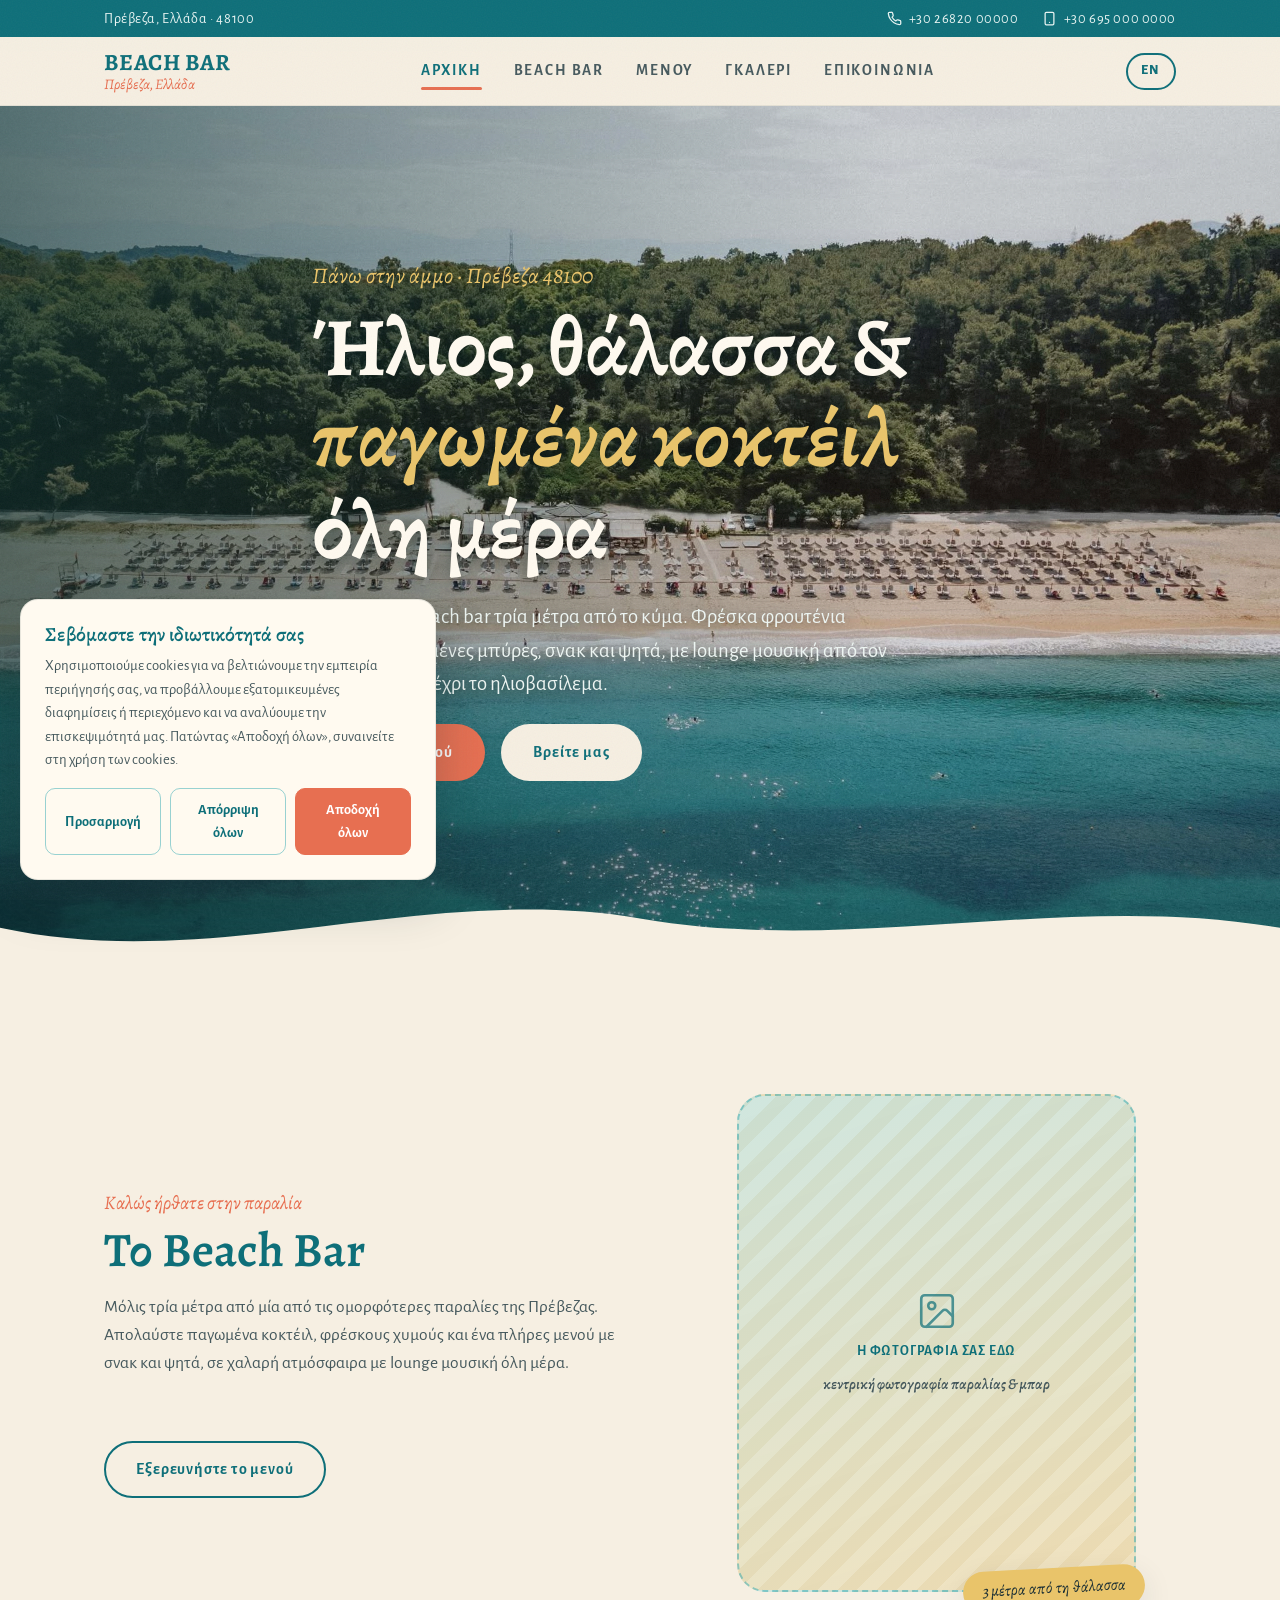
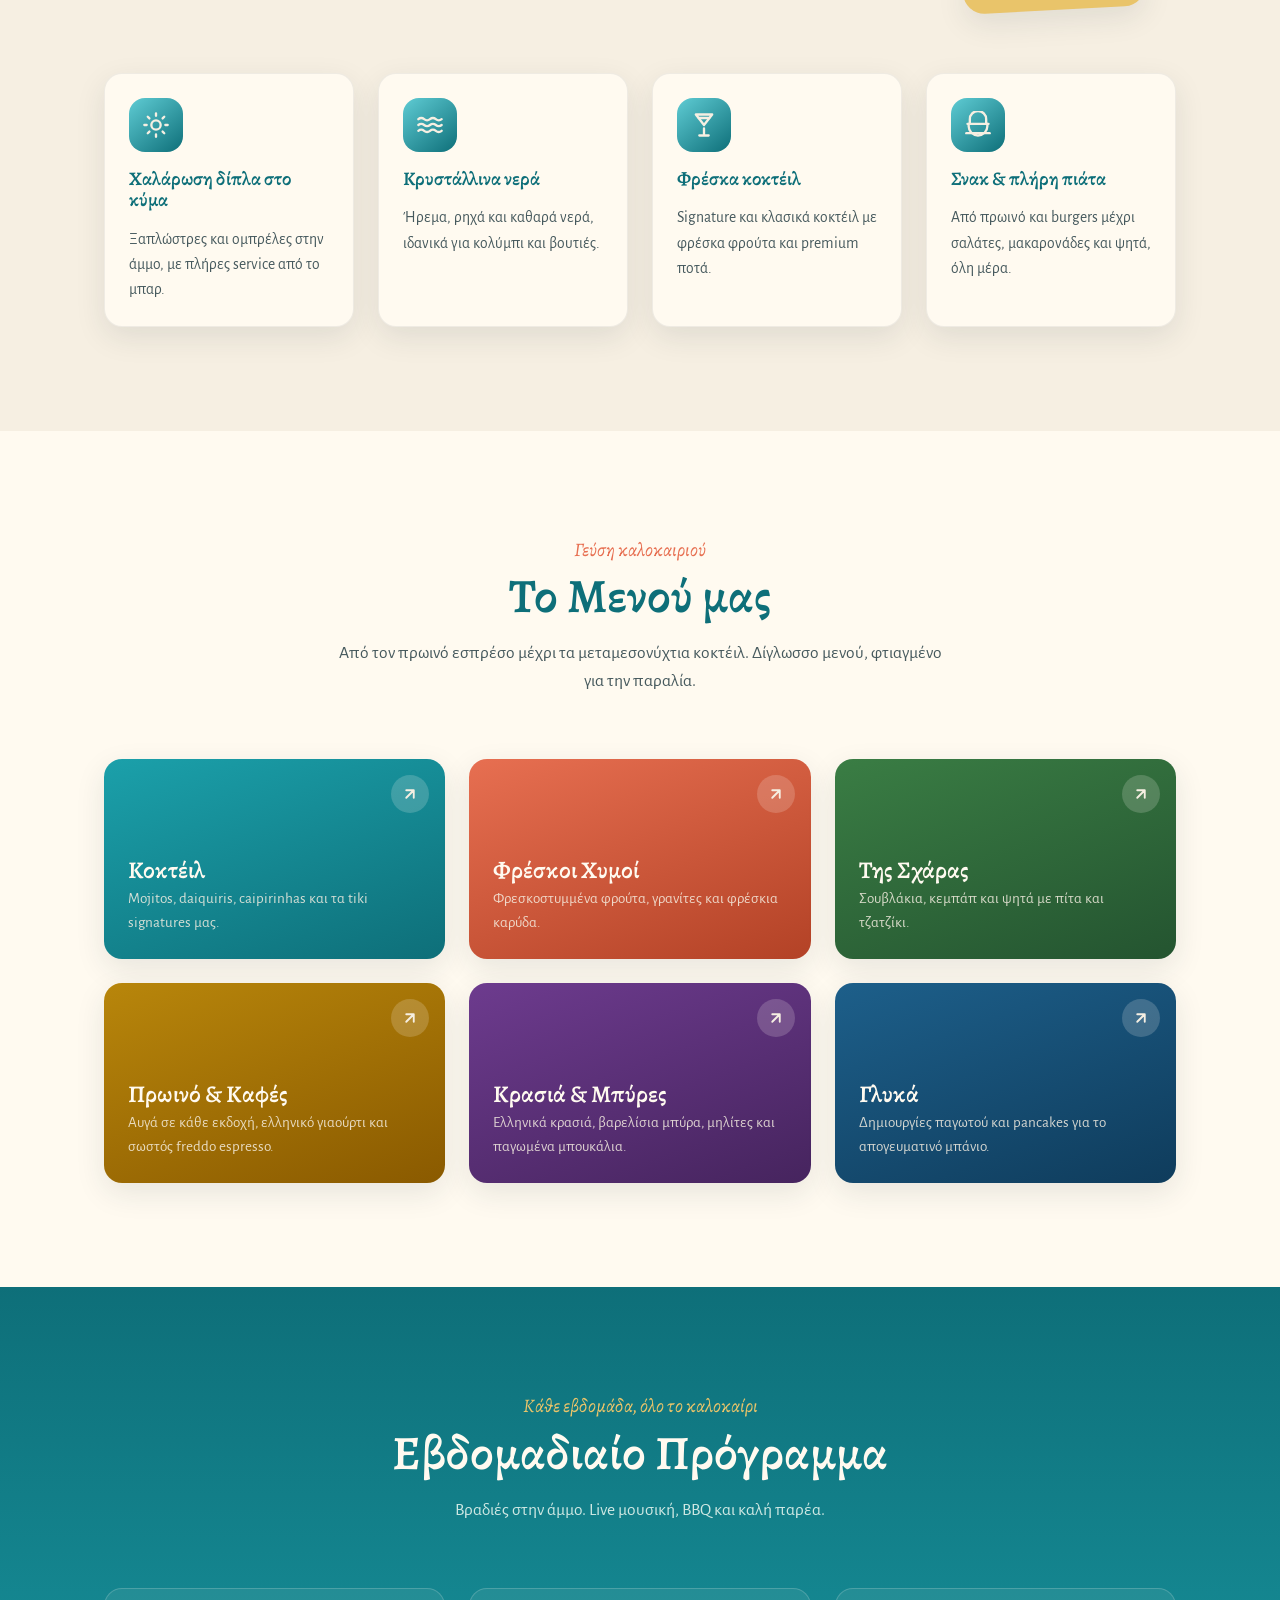
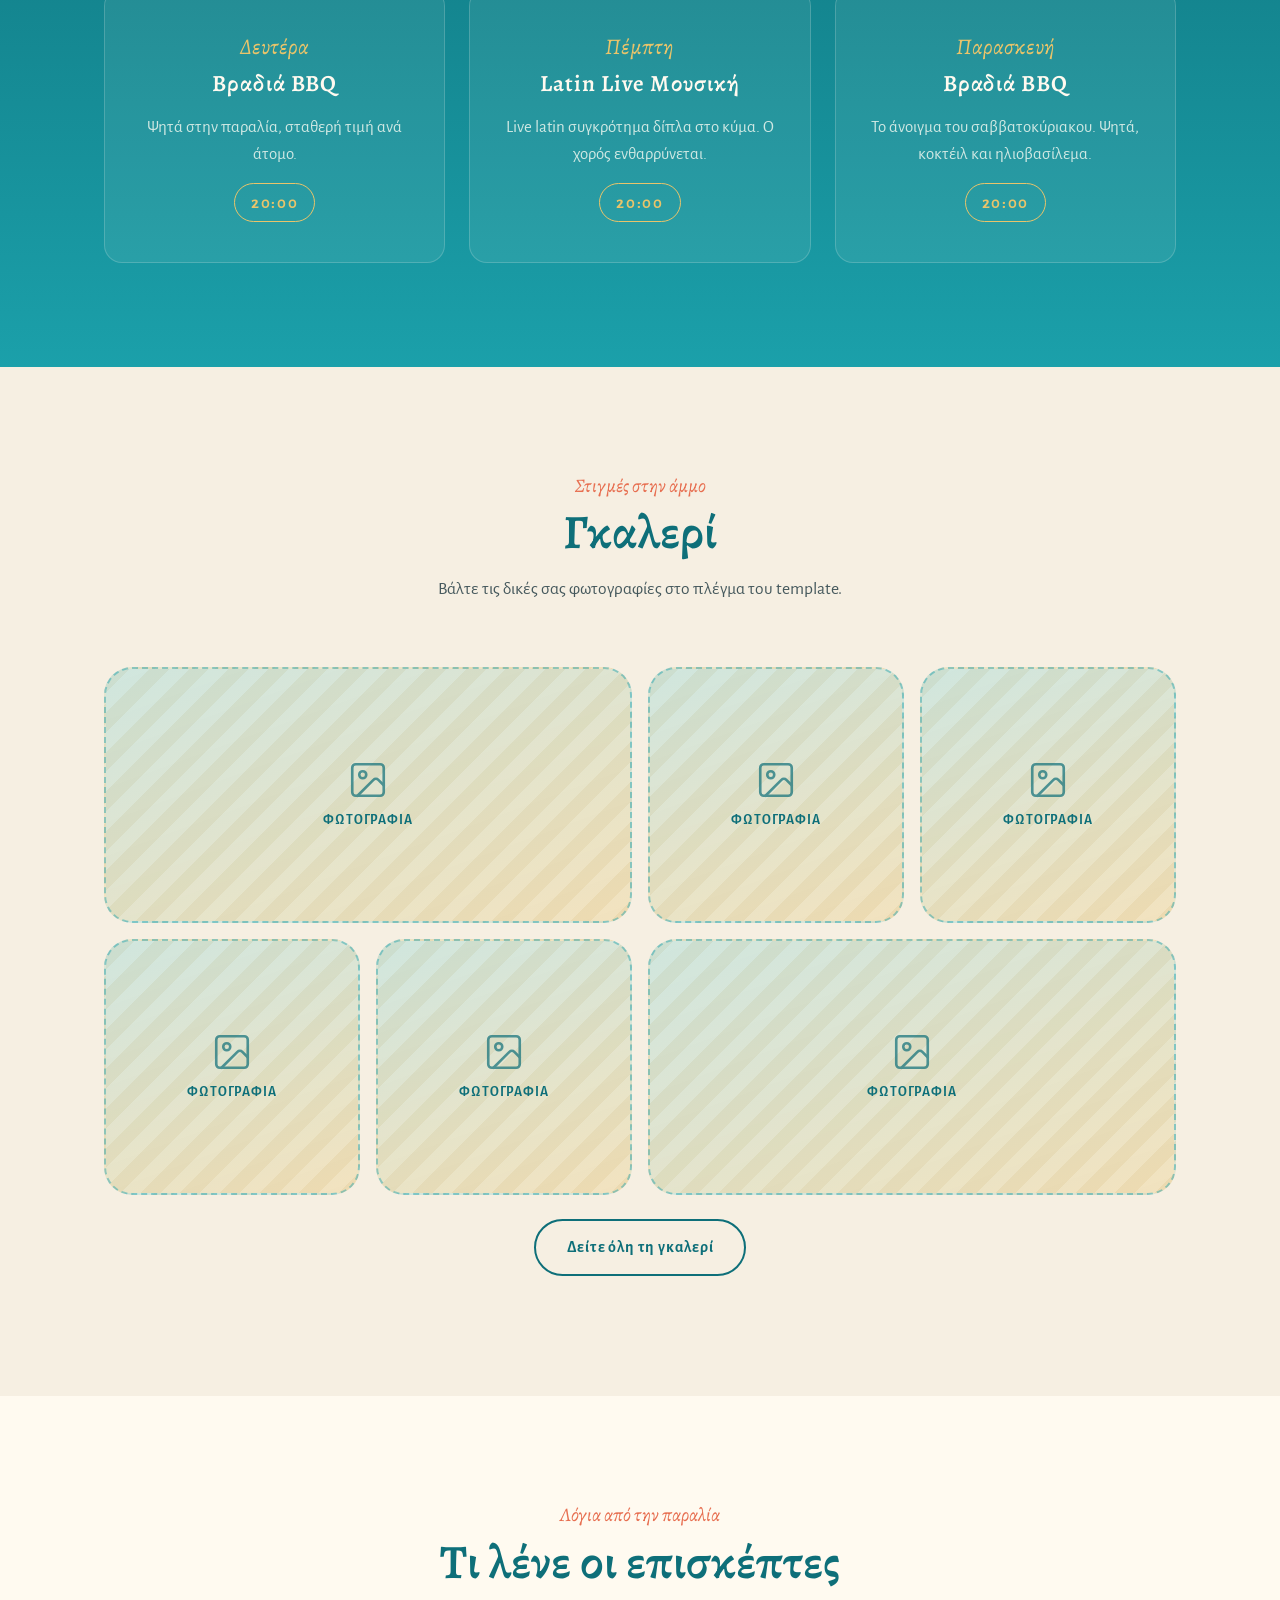
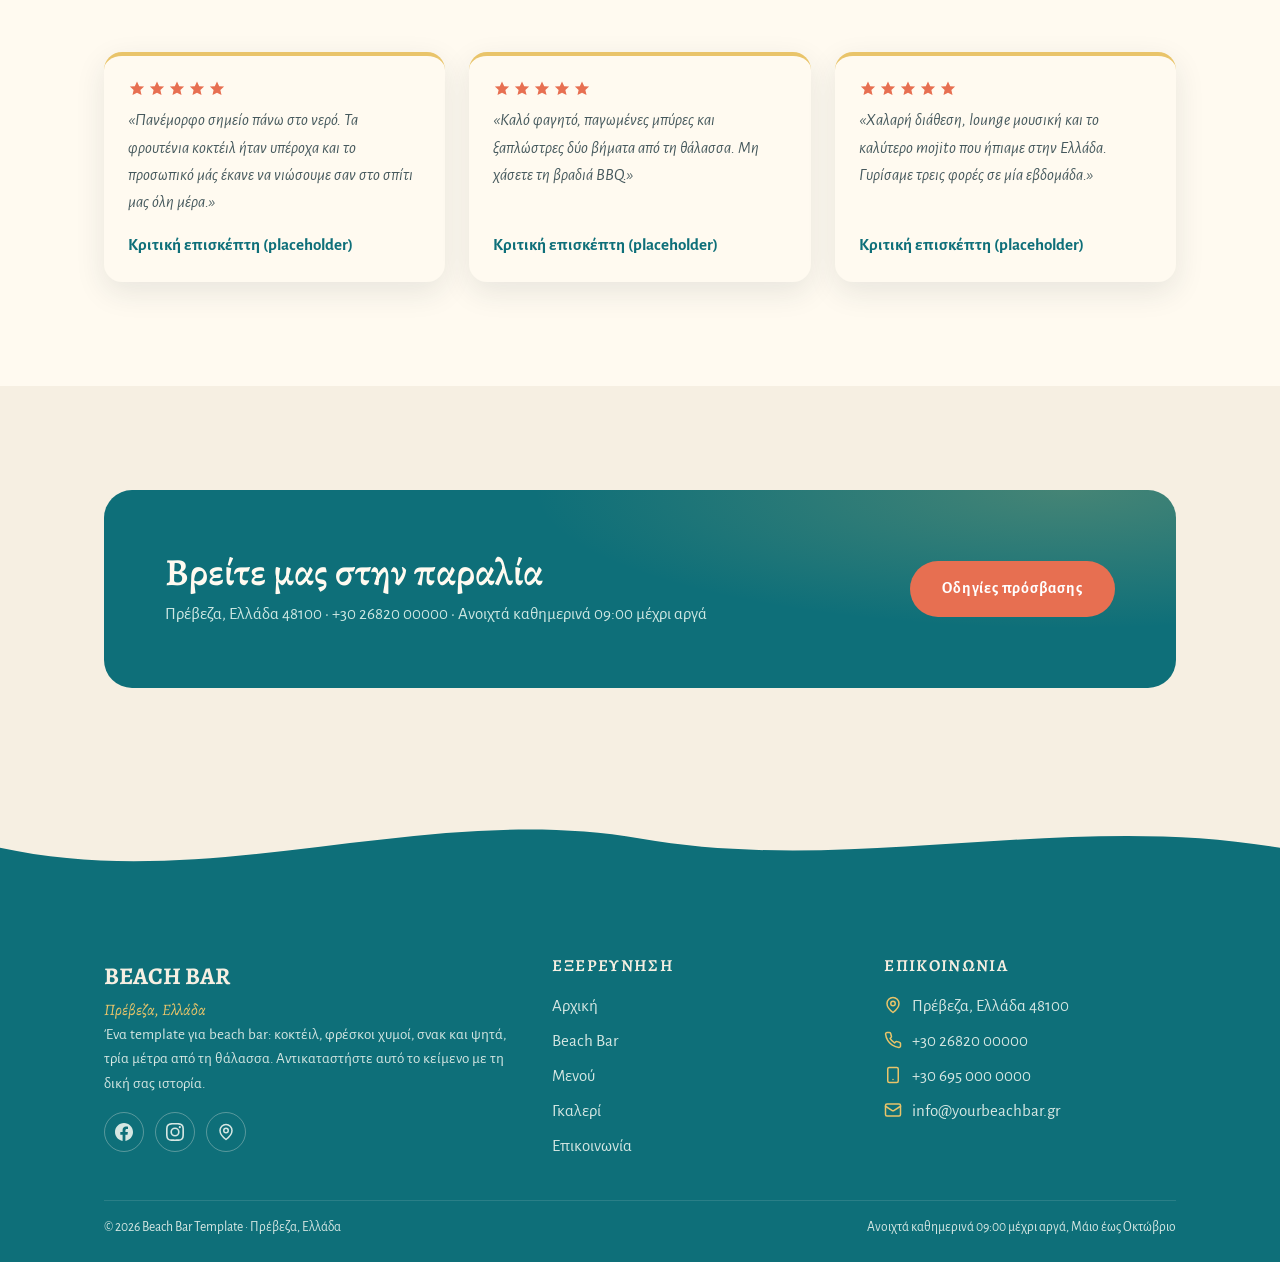
==== index.html @ 356eebd3 "Revert "Switch palette to muted Steel Sea" This reverts commit f59b6970117efacfb5a246e5c7c0abbd6bf51" ====
<!DOCTYPE html>
<html lang="el">
<head>
  <meta charset="UTF-8">
  <meta name="viewport" content="width=device-width, initial-scale=1">
  <title>Beach Bar Πρέβεζα | Κοκτέιλ &amp; Φαγητό δίπλα στη θάλασσα</title>
  <meta name="description" content="Beach bar στην Πρέβεζα, 48100. Κοκτέιλ, φρέσκοι χυμοί, πρωινό, σνακ και ψητά, τρία μέτρα από τη θάλασσα. Ανοιχτά καθημερινά 09:00 μέχρι αργά.">
  <meta name="robots" content="index, follow">
  <meta name="theme-color" content="#0e6f79">
  <!-- SEO: replace yourbeachbar.gr with your real domain everywhere -->
  <link rel="canonical" href="https://www.yourbeachbar.gr/">
  <link rel="alternate" hreflang="el" href="https://www.yourbeachbar.gr/">
  <link rel="alternate" hreflang="en" href="https://www.yourbeachbar.gr/en/">
  <link rel="alternate" hreflang="x-default" href="https://www.yourbeachbar.gr/">
  <meta property="og:type" content="website">
  <meta property="og:site_name" content="Beach Bar Πρέβεζα">
  <meta property="og:title" content="Beach Bar Πρέβεζα | Κοκτέιλ &amp; Φαγητό δίπλα στη θάλασσα">
  <meta property="og:description" content="Κοκτέιλ, φρέσκοι χυμοί, σνακ και ψητά πάνω στην παραλία της Πρέβεζας. Ανοιχτά καθημερινά 09:00 μέχρι αργά.">
  <meta property="og:url" content="https://www.yourbeachbar.gr/">
  <meta property="og:image" content="https://www.yourbeachbar.gr/og-image.jpg">
  <meta property="og:locale" content="el_GR">
  <meta property="og:locale:alternate" content="en_US">
  <meta name="twitter:card" content="summary_large_image">
  <meta name="twitter:title" content="Beach Bar Πρέβεζα | Κοκτέιλ &amp; Φαγητό δίπλα στη θάλασσα">
  <meta name="twitter:description" content="Κοκτέιλ, φρέσκοι χυμοί, σνακ και ψητά πάνω στην παραλία της Πρέβεζας.">
  <meta name="twitter:image" content="https://www.yourbeachbar.gr/og-image.jpg">
  <link rel="icon" href="data:image/svg+xml,%3Csvg xmlns='http://www.w3.org/2000/svg' viewBox='0 0 100 100'%3E%3Crect width='100' height='100' rx='20' fill='%23f6efe2'/%3E%3Ccircle cx='50' cy='42' r='20' fill='%23e9c46a'/%3E%3Cpath d='M0 76 Q25 60 50 76 T100 76 V100 H0 Z' fill='%231ba0aa'/%3E%3C/svg%3E">
  <script type="application/ld+json">
  {
    "@context": "https://schema.org",
    "@type": "BarOrPub",
    "name": "Beach Bar Πρέβεζα",
    "description": "Beach bar με κοκτέιλ, φρέσκους χυμούς, σνακ και ψητά, πάνω στην άμμο της Πρέβεζας.",
    "url": "https://www.yourbeachbar.gr/",
    "inLanguage": "el",
    "telephone": "+302682000000",
    "email": "info@yourbeachbar.gr",
    "address": {
      "@type": "PostalAddress",
      "addressLocality": "Πρέβεζα",
      "postalCode": "48100",
      "addressCountry": "GR"
    },
    "geo": {
      "@type": "GeoCoordinates",
      "latitude": 38.9560,
      "longitude": 20.7508
    },
    "openingHoursSpecification": {
      "@type": "OpeningHoursSpecification",
      "dayOfWeek": ["Monday","Tuesday","Wednesday","Thursday","Friday","Saturday","Sunday"],
      "opens": "09:00",
      "closes": "23:59"
    },
    "servesCuisine": ["Ελληνική", "Σνακ", "Κοκτέιλ"],
    "priceRange": "€€",
    "hasMenu": "https://www.yourbeachbar.gr/menu.html",
    "image": "https://www.yourbeachbar.gr/og-image.jpg"
  }
  </script>
  <link rel="preconnect" href="https://fonts.googleapis.com">
  <link rel="preconnect" href="https://fonts.gstatic.com" crossorigin>
  <link href="https://fonts.googleapis.com/css2?family=Alegreya:ital,wght@0,500;0,600;0,700;1,500;1,600&family=Alegreya+Sans:wght@400;500;700;800&display=swap" rel="stylesheet">
  <link rel="stylesheet" href="styles.css">
</head>
<body>

  <!-- top bar -->
  <div class="topbar">
    <div class="container">
      <span class="topbar-loc">Πρέβεζα, Ελλάδα &middot; 48100</span>
      <div class="topbar-phones">
        <a href="tel:+302682000000">
          <svg viewBox="0 0 24 24" fill="none" stroke="currentColor" stroke-width="2" stroke-linecap="round" stroke-linejoin="round" aria-hidden="true"><path d="M22 16.92v3a2 2 0 0 1-2.18 2 19.79 19.79 0 0 1-8.63-3.07 19.5 19.5 0 0 1-6-6 19.79 19.79 0 0 1-3.07-8.67A2 2 0 0 1 4.11 2h3a2 2 0 0 1 2 1.72c.127.96.361 1.903.7 2.81a2 2 0 0 1-.45 2.11L8.09 9.91a16 16 0 0 0 6 6l1.27-1.27a2 2 0 0 1 2.11-.45c.907.339 1.85.573 2.81.7A2 2 0 0 1 22 16.92z"/></svg>
          +30 26820 00000
        </a>
        <a href="tel:+306950000000">
          <svg viewBox="0 0 24 24" fill="none" stroke="currentColor" stroke-width="2" stroke-linecap="round" stroke-linejoin="round" aria-hidden="true"><rect x="5" y="2" width="14" height="20" rx="2"/><path d="M12 18h.01"/></svg>
          +30 695 000 0000
        </a>
      </div>
    </div>
  </div>

  <!-- header -->
  <header class="site-header">
    <div class="container">
      <a class="wordmark" href="index.html">
        <strong>BEACH BAR</strong>
        <span>Πρέβεζα, Ελλάδα</span>
      </a>
      <nav class="main-nav" id="main-nav" aria-label="Κύρια πλοήγηση">
        <a href="index.html" aria-current="page">ΑΡΧΙΚΗ</a>
        <a href="index.html#beach-bar">BEACH BAR</a>
        <a href="menu.html">ΜΕΝΟΥ</a>
        <a href="gallery.html">ΓΚΑΛΕΡΙ</a>
        <a href="contact.html">ΕΠΙΚΟΙΝΩΝΙΑ</a>
      </nav>
      <div class="header-tools">
        <a class="lang-switch" href="en/index.html" lang="en" hreflang="en" aria-label="English">EN</a>
        <button class="nav-toggle" aria-expanded="false" aria-controls="main-nav" aria-label="Εναλλαγή πλοήγησης">
          <svg viewBox="0 0 24 24" fill="none" stroke="currentColor" stroke-width="2.5" stroke-linecap="round" aria-hidden="true"><line x1="4" y1="7" x2="20" y2="7"/><line x1="4" y1="12" x2="20" y2="12"/><line x1="4" y1="17" x2="20" y2="17"/></svg>
        </button>
      </div>
    </div>
  </header>

  <main>
    <!-- hero -->
    <section class="hero">
      <div class="hero-aerial" aria-hidden="true">
        <svg viewBox="0 0 1440 800" preserveAspectRatio="xMidYMid slice" xmlns="http://www.w3.org/2000/svg" aria-hidden="true">
          <defs>
            <g id="umb">
              <ellipse cx="9" cy="11" rx="31" ry="13" fill="#1f3236" opacity="0.16"/>
              <circle r="28" fill="#e76f51"/>
              <g fill="#fffaf0">
                <path d="M0 0 L28 0 A28 28 0 0 1 19.8 19.8 Z"/>
                <path d="M0 0 L28 0 A28 28 0 0 1 19.8 19.8 Z" transform="rotate(90)"/>
                <path d="M0 0 L28 0 A28 28 0 0 1 19.8 19.8 Z" transform="rotate(180)"/>
                <path d="M0 0 L28 0 A28 28 0 0 1 19.8 19.8 Z" transform="rotate(270)"/>
              </g>
              <circle r="3.5" fill="#1f3236"/>
            </g>
            <g id="umb2">
              <ellipse cx="9" cy="11" rx="31" ry="13" fill="#1f3236" opacity="0.16"/>
              <circle r="28" fill="#e9c46a"/>
              <g fill="#fffaf0">
                <path d="M0 0 L28 0 A28 28 0 0 1 19.8 19.8 Z"/>
                <path d="M0 0 L28 0 A28 28 0 0 1 19.8 19.8 Z" transform="rotate(90)"/>
                <path d="M0 0 L28 0 A28 28 0 0 1 19.8 19.8 Z" transform="rotate(180)"/>
                <path d="M0 0 L28 0 A28 28 0 0 1 19.8 19.8 Z" transform="rotate(270)"/>
              </g>
              <circle r="3.5" fill="#1f3236"/>
            </g>
            <g id="bed">
              <rect x="-9" y="-22" width="18" height="44" rx="5" fill="#fffaf0" stroke="#d9c9a8" stroke-width="1.5"/>
              <rect x="-7" y="-20" width="14" height="10" rx="3" fill="#e76f51" opacity="0.85"/>
            </g>
            <g id="palm">
              <ellipse cx="7" cy="9" rx="27" ry="12" fill="#1f3236" opacity="0.14"/>
              <g fill="#3a7d44">
                <ellipse cy="-15" rx="6.5" ry="17"/>
                <ellipse cy="-15" rx="6.5" ry="17" transform="rotate(45)"/>
                <ellipse cy="-15" rx="6.5" ry="17" transform="rotate(90)"/>
                <ellipse cy="-15" rx="6.5" ry="17" transform="rotate(135)"/>
                <ellipse cy="-15" rx="6.5" ry="17" transform="rotate(180)"/>
                <ellipse cy="-15" rx="6.5" ry="17" transform="rotate(225)"/>
                <ellipse cy="-15" rx="6.5" ry="17" transform="rotate(270)"/>
                <ellipse cy="-15" rx="6.5" ry="17" transform="rotate(315)"/>
              </g>
              <circle r="4" fill="#6b4f3a"/>
            </g>
          </defs>

          <rect width="1440" height="800" fill="#1ba0aa"/>
          <path d="M0 0 H1440 V140 C1200 185 960 130 720 168 C480 205 240 140 0 190 Z" fill="#0e6f79"/>
          <path d="M0 380 C240 345 480 405 720 372 C960 340 1200 392 1440 350 L1440 800 L0 800 Z" fill="#5fccd4"/>
          <path d="M0 500 C240 468 480 522 720 492 C960 462 1200 508 1440 470 L1440 800 L0 800 Z" fill="#6fd4dc"/>
          <path d="M0 590 C240 560 480 608 720 580 C960 552 1200 592 1440 556 L1440 800 L0 800 Z" fill="#b0e9ec"/>
          <path d="M0 650 C240 622 480 664 720 638 C960 612 1200 648 1440 614 L1440 800 L0 800 Z" fill="#e8d9ba"/>
          <path d="M0 692 C240 666 480 702 720 678 C960 654 1200 686 1440 654 L1440 800 L0 800 Z" fill="#f2e8d3"/>

          <path d="M0 644 C240 616 480 658 720 632 C960 606 1200 642 1440 608" fill="none" stroke="#fffaf0" stroke-width="4" opacity="0.7"/>
          <path d="M0 622 C240 594 480 636 720 610 C960 584 1200 620 1440 586" fill="none" stroke="#fffaf0" stroke-width="2.5" opacity="0.4"/>

          <g transform="translate(250,150) rotate(18)">
            <path d="M0 60 L-26 150 M0 60 L26 150" stroke="#fffaf0" stroke-width="3" opacity="0.3" fill="none"/>
            <rect x="-11" y="-30" width="22" height="60" rx="10" fill="#fffaf0"/>
            <rect x="-7" y="-14" width="14" height="22" rx="6" fill="#e76f51" opacity="0.9"/>
          </g>

          <g stroke="#fffaf0" fill="none" opacity="0.4">
            <circle cx="560" cy="448" r="11"/><circle cx="560" cy="448" r="19"/>
            <circle cx="700" cy="520" r="11"/><circle cx="700" cy="520" r="19"/>
            <circle cx="420" cy="545" r="11"/><circle cx="420" cy="545" r="19"/>
          </g>
          <circle cx="560" cy="448" r="4.5" fill="#fffaf0"/>
          <circle cx="700" cy="520" r="4.5" fill="#fffaf0"/>
          <circle cx="420" cy="545" r="4.5" fill="#fffaf0"/>

          <use href="#bed" transform="translate(806,690) rotate(8)"/>
          <use href="#bed" transform="translate(880,700) rotate(8)"/>
          <use href="#umb" transform="translate(843,672)"/>
          <use href="#bed" transform="translate(1006,640) rotate(-6)"/>
          <use href="#bed" transform="translate(1078,648) rotate(-6)"/>
          <use href="#umb2" transform="translate(1042,622)"/>
          <use href="#bed" transform="translate(1216,690) rotate(10)"/>
          <use href="#bed" transform="translate(1290,698) rotate(10)"/>
          <use href="#umb" transform="translate(1253,672)"/>
          <use href="#umb2" transform="translate(1382,620) scale(0.9)"/>
          <use href="#umb" transform="translate(660,742) scale(0.9)"/>

          <g transform="translate(1130,760)">
            <ellipse cx="12" cy="10" rx="62" ry="20" fill="#1f3236" opacity="0.15"/>
            <circle r="52" fill="#8a6d4a"/>
            <circle r="52" fill="none" stroke="#6b4f3a" stroke-width="3"/>
            <circle r="36" fill="none" stroke="#6b4f3a" stroke-width="2.5"/>
            <circle r="20" fill="none" stroke="#6b4f3a" stroke-width="2"/>
            <path d="M0 -52 V52 M-52 0 H52 M-37 -37 L37 37 M-37 37 L37 -37" stroke="#6b4f3a" stroke-width="2"/>
            <circle r="6" fill="#5a4030"/>
          </g>
          <use href="#palm" transform="translate(1020,776)"/>
          <use href="#palm" transform="translate(1248,772) scale(1.15)"/>
          <use href="#palm" transform="translate(580,778) scale(0.9)"/>
        </svg>
      </div>
      <div class="hero-photo" aria-hidden="true"></div>
      <div class="hero-scrim" aria-hidden="true"></div>
      <div class="container hero-inner">
        <span class="hero-kicker">Πάνω στην άμμο &middot; Πρέβεζα 48100</span>
        <h1>Ήλιος, θάλασσα &amp; <em>παγωμένα κοκτέιλ</em> όλη μέρα</h1>
        <p>Ένα χαλαρό beach bar τρία μέτρα από το κύμα. Φρέσκα φρουτένια κοκτέιλ, παγωμένες μπύρες, σνακ και ψητά, με lounge μουσική από τον πρωινό καφέ μέχρι το ηλιοβασίλεμα.</p>
        <div class="hero-ctas">
          <a class="btn btn-coral" href="menu.html">Δείτε το Μενού</a>
          <a class="btn btn-light" href="contact.html">Βρείτε μας</a>
        </div>
      </div>
      <svg class="wave wave-bottom" viewBox="0 0 1440 110" preserveAspectRatio="none" aria-hidden="true">
        <path d="M0,60 C240,110 480,10 720,50 C960,90 1200,20 1440,60 L1440,110 L0,110 Z" fill="#f6efe2"/>
      </svg>
    </section>

    <!-- beach bar / about -->
    <section class="section" id="beach-bar">
      <div class="container">
        <div class="split">
          <div class="reveal">
            <div class="section-head">
              <span class="kicker">Καλώς ήρθατε στην παραλία</span>
              <h2>Το Beach Bar</h2>
              <p>Μόλις τρία μέτρα από μία από τις ομορφότερες παραλίες της Πρέβεζας. Απολαύστε παγωμένα κοκτέιλ, φρέσκους χυμούς και ένα πλήρες μενού με σνακ και ψητά, σε χαλαρή ατμόσφαιρα με lounge μουσική όλη μέρα.</p>
            </div>
            <a class="btn btn-outline" href="menu.html">Εξερευνήστε το μενού</a>
          </div>
          <figure class="split-figure reveal" data-caption="3 μέτρα από τη θάλασσα">
            <div class="photo-ph">
              <svg viewBox="0 0 24 24" fill="none" stroke="currentColor" stroke-width="1.5" stroke-linecap="round" stroke-linejoin="round" aria-hidden="true"><rect x="3" y="3" width="18" height="18" rx="2"/><circle cx="9" cy="9" r="2"/><path d="m21 15-3.086-3.086a2 2 0 0 0-2.828 0L6 21"/></svg>
              Η ΦΩΤΟΓΡΑΦΙΑ ΣΑΣ ΕΔΩ
              <small>κεντρική φωτογραφία παραλίας &amp; μπαρ</small>
            </div>
          </figure>
        </div>

        <!-- why us -->
        <div class="features">
          <article class="feature reveal">
            <div class="feature-icon">
              <svg viewBox="0 0 24 24" fill="none" stroke="currentColor" stroke-width="2" stroke-linecap="round" stroke-linejoin="round" aria-hidden="true"><circle cx="12" cy="12" r="4"/><path d="M12 2v2M12 20v2M4.93 4.93l1.41 1.41M17.66 17.66l1.41 1.41M2 12h2M20 12h2M6.34 17.66l-1.41 1.41M19.07 4.93l-1.41 1.41"/></svg>
            </div>
            <h3>Χαλάρωση δίπλα στο κύμα</h3>
            <p>Ξαπλώστρες και ομπρέλες στην άμμο, με πλήρες service από το μπαρ.</p>
          </article>
          <article class="feature reveal">
            <div class="feature-icon">
              <svg viewBox="0 0 24 24" fill="none" stroke="currentColor" stroke-width="2" stroke-linecap="round" stroke-linejoin="round" aria-hidden="true"><path d="M2 12c.6-.5 1.2-1 2.5-1s1.9.5 2.5 1 1.2 1 2.5 1 1.9-.5 2.5-1 1.2-1 2.5-1 1.9.5 2.5 1 1.2 1 2.5 1 1.9-.5 2.5-1"/><path d="M2 17c.6-.5 1.2-1 2.5-1s1.9.5 2.5 1 1.2 1 2.5 1 1.9-.5 2.5-1 1.2-1 2.5-1 1.9.5 2.5 1 1.2 1 2.5 1 1.9-.5 2.5-1"/><path d="M2 7c.6-.5 1.2-1 2.5-1s1.9.5 2.5 1 1.2 1 2.5 1 1.9-.5 2.5-1 1.2-1 2.5-1 1.9.5 2.5 1 1.2 1 2.5 1 1.9-.5 2.5-1"/></svg>
            </div>
            <h3>Κρυστάλλινα νερά</h3>
            <p>Ήρεμα, ρηχά και καθαρά νερά, ιδανικά για κολύμπι και βουτιές.</p>
          </article>
          <article class="feature reveal">
            <div class="feature-icon">
              <svg viewBox="0 0 24 24" fill="none" stroke="currentColor" stroke-width="2" stroke-linecap="round" stroke-linejoin="round" aria-hidden="true"><path d="M8 21h8M12 15v6M5 3h14l-7 9z"/><path d="M7.5 6h9"/></svg>
            </div>
            <h3>Φρέσκα κοκτέιλ</h3>
            <p>Signature και κλασικά κοκτέιλ με φρέσκα φρούτα και premium ποτά.</p>
          </article>
          <article class="feature reveal">
            <div class="feature-icon">
              <svg viewBox="0 0 24 24" fill="none" stroke="currentColor" stroke-width="2" stroke-linecap="round" stroke-linejoin="round" aria-hidden="true"><path d="M3 11h18M5 11V7a7 7 0 0 1 14 0v4"/><path d="M4 11v2a8 8 0 0 0 16 0v-2"/><path d="M2 19h20"/></svg>
            </div>
            <h3>Σνακ &amp; πλήρη πιάτα</h3>
            <p>Από πρωινό και burgers μέχρι σαλάτες, μακαρονάδες και ψητά, όλη μέρα.</p>
          </article>
        </div>
      </div>
    </section>

    <!-- menu preview -->
    <section class="section section-alt">
      <div class="container">
        <div class="section-head center reveal">
          <span class="kicker">Γεύση καλοκαιριού</span>
          <h2>Το Μενού μας</h2>
          <p>Από τον πρωινό εσπρέσο μέχρι τα μεταμεσονύχτια κοκτέιλ. Δίγλωσσο μενού, φτιαγμένο για την παραλία.</p>
        </div>
        <div class="menu-cards">
          <a class="menu-card mc-1 reveal" href="menu.html#cocktails-classic">
            <span class="go"><svg viewBox="0 0 24 24" fill="none" stroke="currentColor" stroke-width="2.5" stroke-linecap="round" stroke-linejoin="round" aria-hidden="true"><path d="M7 17 17 7M7 7h10v10"/></svg></span>
            <h3>Κοκτέιλ</h3>
            <p>Mojitos, daiquiris, caipirinhas και τα tiki signatures μας.</p>
          </a>
          <a class="menu-card mc-2 reveal" href="menu.html#juices">
            <span class="go"><svg viewBox="0 0 24 24" fill="none" stroke="currentColor" stroke-width="2.5" stroke-linecap="round" stroke-linejoin="round" aria-hidden="true"><path d="M7 17 17 7M7 7h10v10"/></svg></span>
            <h3>Φρέσκοι Χυμοί</h3>
            <p>Φρεσκοστυμμένα φρούτα, γρανίτες και φρέσκια καρύδα.</p>
          </a>
          <a class="menu-card mc-3 reveal" href="menu.html#grill">
            <span class="go"><svg viewBox="0 0 24 24" fill="none" stroke="currentColor" stroke-width="2.5" stroke-linecap="round" stroke-linejoin="round" aria-hidden="true"><path d="M7 17 17 7M7 7h10v10"/></svg></span>
            <h3>Της Σχάρας</h3>
            <p>Σουβλάκια, κεμπάπ και ψητά με πίτα και τζατζίκι.</p>
          </a>
          <a class="menu-card mc-4 reveal" href="menu.html#breakfast">
            <span class="go"><svg viewBox="0 0 24 24" fill="none" stroke="currentColor" stroke-width="2.5" stroke-linecap="round" stroke-linejoin="round" aria-hidden="true"><path d="M7 17 17 7M7 7h10v10"/></svg></span>
            <h3>Πρωινό &amp; Καφές</h3>
            <p>Αυγά σε κάθε εκδοχή, ελληνικό γιαούρτι και σωστός freddo espresso.</p>
          </a>
          <a class="menu-card mc-5 reveal" href="menu.html#wines">
            <span class="go"><svg viewBox="0 0 24 24" fill="none" stroke="currentColor" stroke-width="2.5" stroke-linecap="round" stroke-linejoin="round" aria-hidden="true"><path d="M7 17 17 7M7 7h10v10"/></svg></span>
            <h3>Κρασιά &amp; Μπύρες</h3>
            <p>Ελληνικά κρασιά, βαρελίσια μπύρα, μηλίτες και παγωμένα μπουκάλια.</p>
          </a>
          <a class="menu-card mc-6 reveal" href="menu.html#sweets">
            <span class="go"><svg viewBox="0 0 24 24" fill="none" stroke="currentColor" stroke-width="2.5" stroke-linecap="round" stroke-linejoin="round" aria-hidden="true"><path d="M7 17 17 7M7 7h10v10"/></svg></span>
            <h3>Γλυκά</h3>
            <p>Δημιουργίες παγωτού και pancakes για το απογευματινό μπάνιο.</p>
          </a>
        </div>
      </div>
    </section>

    <!-- weekly program -->
    <section class="section section-sea">
      <div class="container">
        <div class="section-head center reveal">
          <span class="kicker">Κάθε εβδομάδα, όλο το καλοκαίρι</span>
          <h2>Εβδομαδιαίο Πρόγραμμα</h2>
          <p>Βραδιές στην άμμο. Live μουσική, BBQ και καλή παρέα.</p>
        </div>
        <div class="program">
          <article class="program-card reveal">
            <span class="program-day">Δευτέρα</span>
            <h3>Βραδιά BBQ</h3>
            <p>Ψητά στην παραλία, σταθερή τιμή ανά άτομο.</p>
            <span class="program-time">20:00</span>
          </article>
          <article class="program-card reveal">
            <span class="program-day">Πέμπτη</span>
            <h3>Latin Live Μουσική</h3>
            <p>Live latin συγκρότημα δίπλα στο κύμα. Ο χορός ενθαρρύνεται.</p>
            <span class="program-time">20:00</span>
          </article>
          <article class="program-card reveal">
            <span class="program-day">Παρασκευή</span>
            <h3>Βραδιά BBQ</h3>
            <p>Το άνοιγμα του σαββατοκύριακου. Ψητά, κοκτέιλ και ηλιοβασίλεμα.</p>
            <span class="program-time">20:00</span>
          </article>
        </div>
      </div>
    </section>

    <!-- gallery preview -->
    <section class="section">
      <div class="container">
        <div class="section-head center reveal">
          <span class="kicker">Στιγμές στην άμμο</span>
          <h2>Γκαλερί</h2>
          <p>Βάλτε τις δικές σας φωτογραφίες στο πλέγμα του template.</p>
        </div>
        <div class="gallery-grid reveal">
          <div class="photo-ph ph-wide">
            <svg viewBox="0 0 24 24" fill="none" stroke="currentColor" stroke-width="1.5" stroke-linecap="round" stroke-linejoin="round" aria-hidden="true"><rect x="3" y="3" width="18" height="18" rx="2"/><circle cx="9" cy="9" r="2"/><path d="m21 15-3.086-3.086a2 2 0 0 0-2.828 0L6 21"/></svg>
            ΦΩΤΟΓΡΑΦΙΑ
          </div>
          <div class="photo-ph">
            <svg viewBox="0 0 24 24" fill="none" stroke="currentColor" stroke-width="1.5" stroke-linecap="round" stroke-linejoin="round" aria-hidden="true"><rect x="3" y="3" width="18" height="18" rx="2"/><circle cx="9" cy="9" r="2"/><path d="m21 15-3.086-3.086a2 2 0 0 0-2.828 0L6 21"/></svg>
            ΦΩΤΟΓΡΑΦΙΑ
          </div>
          <div class="photo-ph">
            <svg viewBox="0 0 24 24" fill="none" stroke="currentColor" stroke-width="1.5" stroke-linecap="round" stroke-linejoin="round" aria-hidden="true"><rect x="3" y="3" width="18" height="18" rx="2"/><circle cx="9" cy="9" r="2"/><path d="m21 15-3.086-3.086a2 2 0 0 0-2.828 0L6 21"/></svg>
            ΦΩΤΟΓΡΑΦΙΑ
          </div>
          <div class="photo-ph">
            <svg viewBox="0 0 24 24" fill="none" stroke="currentColor" stroke-width="1.5" stroke-linecap="round" stroke-linejoin="round" aria-hidden="true"><rect x="3" y="3" width="18" height="18" rx="2"/><circle cx="9" cy="9" r="2"/><path d="m21 15-3.086-3.086a2 2 0 0 0-2.828 0L6 21"/></svg>
            ΦΩΤΟΓΡΑΦΙΑ
          </div>
          <div class="photo-ph">
            <svg viewBox="0 0 24 24" fill="none" stroke="currentColor" stroke-width="1.5" stroke-linecap="round" stroke-linejoin="round" aria-hidden="true"><rect x="3" y="3" width="18" height="18" rx="2"/><circle cx="9" cy="9" r="2"/><path d="m21 15-3.086-3.086a2 2 0 0 0-2.828 0L6 21"/></svg>
            ΦΩΤΟΓΡΑΦΙΑ
          </div>
          <div class="photo-ph ph-wide">
            <svg viewBox="0 0 24 24" fill="none" stroke="currentColor" stroke-width="1.5" stroke-linecap="round" stroke-linejoin="round" aria-hidden="true"><rect x="3" y="3" width="18" height="18" rx="2"/><circle cx="9" cy="9" r="2"/><path d="m21 15-3.086-3.086a2 2 0 0 0-2.828 0L6 21"/></svg>
            ΦΩΤΟΓΡΑΦΙΑ
          </div>
        </div>
        <p style="text-align:center; margin-top: var(--space-3);">
          <a class="btn btn-outline" href="gallery.html">Δείτε όλη τη γκαλερί</a>
        </p>
      </div>
    </section>

    <!-- reviews -->
    <section class="section section-alt">
      <div class="container">
        <div class="section-head center reveal">
          <span class="kicker">Λόγια από την παραλία</span>
          <h2>Τι λένε οι επισκέπτες</h2>
        </div>
        <div class="reviews">
          <article class="review reveal">
            <div class="review-stars" aria-label="5 στα 5 αστέρια">
              <svg viewBox="0 0 24 24" fill="currentColor" aria-hidden="true"><path d="M12 2l2.9 6.26 6.6.56-5 4.5 1.5 6.68L12 16.9 5.99 20l1.5-6.68-5-4.5 6.61-.56z"/></svg>
              <svg viewBox="0 0 24 24" fill="currentColor" aria-hidden="true"><path d="M12 2l2.9 6.26 6.6.56-5 4.5 1.5 6.68L12 16.9 5.99 20l1.5-6.68-5-4.5 6.61-.56z"/></svg>
              <svg viewBox="0 0 24 24" fill="currentColor" aria-hidden="true"><path d="M12 2l2.9 6.26 6.6.56-5 4.5 1.5 6.68L12 16.9 5.99 20l1.5-6.68-5-4.5 6.61-.56z"/></svg>
              <svg viewBox="0 0 24 24" fill="currentColor" aria-hidden="true"><path d="M12 2l2.9 6.26 6.6.56-5 4.5 1.5 6.68L12 16.9 5.99 20l1.5-6.68-5-4.5 6.61-.56z"/></svg>
              <svg viewBox="0 0 24 24" fill="currentColor" aria-hidden="true"><path d="M12 2l2.9 6.26 6.6.56-5 4.5 1.5 6.68L12 16.9 5.99 20l1.5-6.68-5-4.5 6.61-.56z"/></svg>
            </div>
            <p>«Πανέμορφο σημείο πάνω στο νερό. Τα φρουτένια κοκτέιλ ήταν υπέροχα και το προσωπικό μάς έκανε να νιώσουμε σαν στο σπίτι μας όλη μέρα.»</p>
            <cite>Κριτική επισκέπτη (placeholder)</cite>
          </article>
          <article class="review reveal">
            <div class="review-stars" aria-label="5 στα 5 αστέρια">
              <svg viewBox="0 0 24 24" fill="currentColor" aria-hidden="true"><path d="M12 2l2.9 6.26 6.6.56-5 4.5 1.5 6.68L12 16.9 5.99 20l1.5-6.68-5-4.5 6.61-.56z"/></svg>
              <svg viewBox="0 0 24 24" fill="currentColor" aria-hidden="true"><path d="M12 2l2.9 6.26 6.6.56-5 4.5 1.5 6.68L12 16.9 5.99 20l1.5-6.68-5-4.5 6.61-.56z"/></svg>
              <svg viewBox="0 0 24 24" fill="currentColor" aria-hidden="true"><path d="M12 2l2.9 6.26 6.6.56-5 4.5 1.5 6.68L12 16.9 5.99 20l1.5-6.68-5-4.5 6.61-.56z"/></svg>
              <svg viewBox="0 0 24 24" fill="currentColor" aria-hidden="true"><path d="M12 2l2.9 6.26 6.6.56-5 4.5 1.5 6.68L12 16.9 5.99 20l1.5-6.68-5-4.5 6.61-.56z"/></svg>
              <svg viewBox="0 0 24 24" fill="currentColor" aria-hidden="true"><path d="M12 2l2.9 6.26 6.6.56-5 4.5 1.5 6.68L12 16.9 5.99 20l1.5-6.68-5-4.5 6.61-.56z"/></svg>
            </div>
            <p>«Καλό φαγητό, παγωμένες μπύρες και ξαπλώστρες δύο βήματα από τη θάλασσα. Μη χάσετε τη βραδιά BBQ.»</p>
            <cite>Κριτική επισκέπτη (placeholder)</cite>
          </article>
          <article class="review reveal">
            <div class="review-stars" aria-label="5 στα 5 αστέρια">
              <svg viewBox="0 0 24 24" fill="currentColor" aria-hidden="true"><path d="M12 2l2.9 6.26 6.6.56-5 4.5 1.5 6.68L12 16.9 5.99 20l1.5-6.68-5-4.5 6.61-.56z"/></svg>
              <svg viewBox="0 0 24 24" fill="currentColor" aria-hidden="true"><path d="M12 2l2.9 6.26 6.6.56-5 4.5 1.5 6.68L12 16.9 5.99 20l1.5-6.68-5-4.5 6.61-.56z"/></svg>
              <svg viewBox="0 0 24 24" fill="currentColor" aria-hidden="true"><path d="M12 2l2.9 6.26 6.6.56-5 4.5 1.5 6.68L12 16.9 5.99 20l1.5-6.68-5-4.5 6.61-.56z"/></svg>
              <svg viewBox="0 0 24 24" fill="currentColor" aria-hidden="true"><path d="M12 2l2.9 6.26 6.6.56-5 4.5 1.5 6.68L12 16.9 5.99 20l1.5-6.68-5-4.5 6.61-.56z"/></svg>
              <svg viewBox="0 0 24 24" fill="currentColor" aria-hidden="true"><path d="M12 2l2.9 6.26 6.6.56-5 4.5 1.5 6.68L12 16.9 5.99 20l1.5-6.68-5-4.5 6.61-.56z"/></svg>
            </div>
            <p>«Χαλαρή διάθεση, lounge μουσική και το καλύτερο mojito που ήπιαμε στην Ελλάδα. Γυρίσαμε τρεις φορές σε μία εβδομάδα.»</p>
            <cite>Κριτική επισκέπτη (placeholder)</cite>
          </article>
        </div>
      </div>
    </section>

    <!-- contact strip -->
    <section class="section">
      <div class="container">
        <div class="contact-strip reveal">
          <div>
            <h2>Βρείτε μας στην παραλία</h2>
            <p class="sub">Πρέβεζα, Ελλάδα 48100 &middot; +30 26820 00000 &middot; Ανοιχτά καθημερινά 09:00 μέχρι αργά</p>
          </div>
          <a class="btn btn-coral" href="contact.html">Οδηγίες πρόσβασης</a>
        </div>
      </div>
    </section>
  </main>

  <!-- footer -->
  <footer class="site-footer">
    <svg class="wave footer-waves" viewBox="0 0 1440 110" preserveAspectRatio="none" aria-hidden="true">
      <path d="M0,60 C240,110 480,10 720,50 C960,90 1200,20 1440,60 L1440,110 L0,110 Z" fill="#0e6f79"/>
    </svg>
    <div class="container">
      <div class="footer-grid">
        <div class="footer-brand">
          <strong>BEACH BAR</strong>
          <span class="script">Πρέβεζα, Ελλάδα</span>
          <p>Ένα template για beach bar: κοκτέιλ, φρέσκοι χυμοί, σνακ και ψητά, τρία μέτρα από τη θάλασσα. Αντικαταστήστε αυτό το κείμενο με τη δική σας ιστορία.</p>
          <div class="footer-social">
            <a href="#" aria-label="Facebook">
              <svg viewBox="0 0 24 24" fill="currentColor" aria-hidden="true"><path d="M24 12.073c0-6.627-5.373-12-12-12s-12 5.373-12 12c0 5.99 4.388 10.954 10.125 11.854v-8.385H7.078v-3.47h3.047V9.43c0-3.007 1.792-4.669 4.533-4.669 1.312 0 2.686.235 2.686.235v2.953H15.83c-1.491 0-1.956.925-1.956 1.874v2.25h3.328l-.532 3.47h-2.796v8.385C19.612 23.027 24 18.062 24 12.073z"/></svg>
            </a>
            <a href="#" aria-label="Instagram">
              <svg viewBox="0 0 24 24" fill="currentColor" aria-hidden="true"><path d="M12 2.163c3.204 0 3.584.012 4.85.07 3.252.148 4.771 1.691 4.919 4.919.058 1.265.069 1.645.069 4.849 0 3.205-.012 3.584-.069 4.849-.149 3.225-1.664 4.771-4.919 4.919-1.266.058-1.644.07-4.85.07-3.204 0-3.584-.012-4.849-.07-3.26-.149-4.771-1.699-4.919-4.92-.058-1.265-.07-1.644-.07-4.849 0-3.204.013-3.583.07-4.849.149-3.227 1.664-4.771 4.919-4.919 1.266-.057 1.645-.069 4.849-.069zm0-2.163c-3.259 0-3.667.014-4.947.072-4.358.2-6.78 2.618-6.98 6.98-.059 1.281-.073 1.689-.073 4.948 0 3.259.014 3.668.072 4.948.2 4.358 2.618 6.78 6.98 6.98 1.281.058 1.689.072 4.948.072 3.259 0 3.668-.014 4.948-.072 4.354-.2 6.782-2.618 6.979-6.98.059-1.28.073-1.689.073-4.948 0-3.259-.014-3.667-.072-4.947-.196-4.354-2.617-6.78-6.979-6.98-1.281-.059-1.69-.073-4.949-.073zM12 5.838a6.162 6.162 0 1 0 0 12.324 6.162 6.162 0 0 0 0-12.324zM12 16a4 4 0 1 1 0-8 4 4 0 0 1 0 8zm6.406-11.845a1.44 1.44 0 1 0 0 2.881 1.44 1.44 0 0 0 0-2.881z"/></svg>
            </a>
            <a href="#" aria-label="Google Maps">
              <svg viewBox="0 0 24 24" fill="none" stroke="currentColor" stroke-width="2" stroke-linecap="round" stroke-linejoin="round" aria-hidden="true"><path d="M20 10c0 6-8 12-8 12s-8-6-8-12a8 8 0 0 1 16 0z"/><circle cx="12" cy="10" r="3"/></svg>
            </a>
          </div>
        </div>
        <div>
          <h4>ΕΞΕΡΕΥΝΗΣΗ</h4>
          <ul>
            <li><a href="index.html">Αρχική</a></li>
            <li><a href="index.html#beach-bar">Beach Bar</a></li>
            <li><a href="menu.html">Μενού</a></li>
            <li><a href="gallery.html">Γκαλερί</a></li>
            <li><a href="contact.html">Επικοινωνία</a></li>
          </ul>
        </div>
        <div>
          <h4>ΕΠΙΚΟΙΝΩΝΙΑ</h4>
          <ul class="footer-contact">
            <li>
              <svg viewBox="0 0 24 24" fill="none" stroke="currentColor" stroke-width="2" stroke-linecap="round" stroke-linejoin="round" aria-hidden="true"><path d="M20 10c0 6-8 12-8 12s-8-6-8-12a8 8 0 0 1 16 0z"/><circle cx="12" cy="10" r="3"/></svg>
              <span>Πρέβεζα, Ελλάδα 48100</span>
            </li>
            <li>
              <svg viewBox="0 0 24 24" fill="none" stroke="currentColor" stroke-width="2" stroke-linecap="round" stroke-linejoin="round" aria-hidden="true"><path d="M22 16.92v3a2 2 0 0 1-2.18 2 19.79 19.79 0 0 1-8.63-3.07 19.5 19.5 0 0 1-6-6 19.79 19.79 0 0 1-3.07-8.67A2 2 0 0 1 4.11 2h3a2 2 0 0 1 2 1.72c.127.96.361 1.903.7 2.81a2 2 0 0 1-.45 2.11L8.09 9.91a16 16 0 0 0 6 6l1.27-1.27a2 2 0 0 1 2.11-.45c.907.339 1.85.573 2.81.7A2 2 0 0 1 22 16.92z"/></svg>
              <a href="tel:+302682000000">+30 26820 00000</a>
            </li>
            <li>
              <svg viewBox="0 0 24 24" fill="none" stroke="currentColor" stroke-width="2" stroke-linecap="round" stroke-linejoin="round" aria-hidden="true"><rect x="5" y="2" width="14" height="20" rx="2"/><path d="M12 18h.01"/></svg>
              <a href="tel:+306950000000">+30 695 000 0000</a>
            </li>
            <li>
              <svg viewBox="0 0 24 24" fill="none" stroke="currentColor" stroke-width="2" stroke-linecap="round" stroke-linejoin="round" aria-hidden="true"><rect x="2" y="4" width="20" height="16" rx="2"/><path d="m22 7-8.97 5.7a1.94 1.94 0 0 1-2.06 0L2 7"/></svg>
              <a href="mailto:info@yourbeachbar.gr">info@yourbeachbar.gr</a>
            </li>
          </ul>
        </div>
      </div>
      <div class="footer-bottom">
        <span>&copy; 2026 Beach Bar Template &middot; Πρέβεζα, Ελλάδα</span>
        <span>Ανοιχτά καθημερινά 09:00 μέχρι αργά, Μάιο έως Οκτώβριο</span>
      </div>
    </div>
  </footer>

  <script src="script.js"></script>
</body>
</html>
---- styles.css ----
/* ============================================================
   BEACH BAR TEMPLATE - Preveza, Greece
   Sun-bleached Mediterranean design system
   Fonts: Alegreya (display + accents, full Greek support)
          Alegreya Sans (body, full Greek support)
   Same fonts on Greek and English versions by design.
   ============================================================ */

:root {
  /* palette */
  --sand: #f6efe2;
  --sand-deep: #efe4cf;
  --paper: #fffaf0;
  --ink: #1f3236;
  --ink-soft: #46595d;
  --sea: #1ba0aa;
  --sea-deep: #0e6f79;
  --sea-light: #5fccd4;
  --aqua: #b0e9ec;
  --coral: #e76f51;
  --coral-deep: #cf5836;
  --gold: #e9c46a;
  --palm: #3a7d44;

  /* type */
  --font-display: "Alegreya", "Georgia", serif;
  --font-body: "Alegreya Sans", "Segoe UI", sans-serif;
  --font-script: "Alegreya", "Georgia", serif;

  /* rhythm */
  --space-1: 0.5rem;
  --space-2: 1rem;
  --space-3: 1.5rem;
  --space-4: 2.5rem;
  --space-5: 4rem;
  --space-6: 6.5rem;
  --radius: 18px;
  --radius-lg: 28px;
  --container: 72rem;
  --shadow-soft: 0 10px 30px rgba(31, 50, 54, 0.10);
  --shadow-lift: 0 18px 44px rgba(31, 50, 54, 0.16);
  --ease: cubic-bezier(0.22, 1, 0.36, 1);
}

/* ---------- reset ---------- */
*, *::before, *::after { box-sizing: border-box; }
html { scroll-behavior: smooth; }
body {
  margin: 0;
  font-family: var(--font-body);
  font-size: 1.0625rem;
  line-height: 1.6;
  color: var(--ink);
  background-color: var(--sand);
  -webkit-font-smoothing: antialiased;
  overflow-x: hidden;
}
img, svg { display: block; max-width: 100%; }
a { color: inherit; }
button { font: inherit; cursor: pointer; }
h1, h2, h3, h4 { font-family: var(--font-display); line-height: 1.1; margin: 0 0 var(--space-2); font-weight: 600; }
p { margin: 0 0 var(--space-2); }
:focus-visible { outline: 3px solid var(--coral); outline-offset: 3px; border-radius: 4px; }

/* grain overlay */
body::after {
  content: "";
  position: fixed;
  inset: 0;
  pointer-events: none;
  z-index: 999;
  opacity: 0.05;
  background-image: url("data:image/svg+xml,%3Csvg xmlns='http://www.w3.org/2000/svg' width='160' height='160'%3E%3Cfilter id='n'%3E%3CfeTurbulence type='fractalNoise' baseFrequency='0.8' numOctaves='2'/%3E%3C/filter%3E%3Crect width='160' height='160' filter='url(%23n)' opacity='1'/%3E%3C/svg%3E");
}

.container { max-width: var(--container); margin-inline: auto; padding-inline: clamp(1.25rem, 4vw, 2.5rem); }

/* ---------- topbar ---------- */
.topbar {
  background: var(--sea-deep);
  color: #eaf6f4;
  font-size: 0.9rem;
  letter-spacing: 0.04em;
}
.topbar .container {
  display: flex;
  justify-content: space-between;
  align-items: center;
  gap: var(--space-2);
  padding-block: 0.45rem;
}
.topbar a { color: inherit; text-decoration: none; display: inline-flex; align-items: center; gap: 0.4rem; }
.topbar a:hover { color: var(--gold); }
.topbar svg { width: 15px; height: 15px; flex: none; }
.topbar-phones { display: flex; gap: var(--space-3); }

/* ---------- header / nav ---------- */
.site-header {
  position: sticky;
  top: 0;
  z-index: 100;
  background: rgba(246, 239, 226, 0.92);
  backdrop-filter: blur(10px);
  border-bottom: 1px solid rgba(31, 50, 54, 0.08);
}
.site-header .container {
  display: flex;
  align-items: center;
  justify-content: space-between;
  padding-block: 0.85rem;
  gap: var(--space-2);
}
.wordmark {
  text-decoration: none;
  display: flex;
  flex-direction: column;
  line-height: 1;
}
.wordmark strong {
  font-family: var(--font-display);
  font-weight: 700;
  font-size: 1.45rem;
  letter-spacing: 0.02em;
  color: var(--sea-deep);
}
.wordmark span {
  font-family: var(--font-script);
  font-style: italic;
  font-size: 0.92rem;
  color: var(--coral);
  margin-top: 0.15rem;
}
.main-nav { display: flex; align-items: center; gap: clamp(1rem, 2.5vw, 2.2rem); }
.main-nav a {
  text-decoration: none;
  font-weight: 600;
  font-size: 0.95rem;
  letter-spacing: 0.12em;
  text-transform: uppercase;
  color: var(--ink-soft);
  padding-block: 0.3rem;
  position: relative;
  transition: color 0.2s var(--ease);
}
.main-nav a::after {
  content: "";
  position: absolute;
  left: 0; right: 100%;
  bottom: -2px;
  height: 3px;
  border-radius: 3px;
  background: var(--coral);
  transition: right 0.25s var(--ease);
}
.main-nav a:hover, .main-nav a[aria-current="page"] { color: var(--sea-deep); }
.main-nav a:hover::after, .main-nav a[aria-current="page"]::after { right: 0; }
.nav-toggle {
  display: none;
  background: none;
  border: 2px solid var(--sea-deep);
  border-radius: 10px;
  padding: 0.45rem 0.55rem;
  color: var(--sea-deep);
}
.nav-toggle svg { width: 22px; height: 22px; }
.header-tools { display: flex; align-items: center; gap: 0.6rem; }
.lang-switch {
  font-weight: 800;
  font-size: 0.85rem;
  letter-spacing: 0.08em;
  border: 2px solid var(--sea-deep);
  color: var(--sea-deep);
  border-radius: 999px;
  padding: 0.35rem 0.85rem;
  text-decoration: none;
  transition: background 0.2s var(--ease), color 0.2s var(--ease);
}
.lang-switch:hover { background: var(--sea-deep); color: var(--sand); }

/* ---------- buttons ---------- */
.btn {
  display: inline-flex;
  align-items: center;
  gap: 0.5rem;
  padding: 0.85rem 1.9rem;
  border-radius: 999px;
  font-weight: 700;
  font-size: 1rem;
  letter-spacing: 0.05em;
  text-decoration: none;
  border: 2px solid transparent;
  transition: transform 0.2s var(--ease), box-shadow 0.2s var(--ease), background 0.2s var(--ease), color 0.2s var(--ease);
  cursor: pointer;
}
.btn:hover { transform: translateY(-2px); box-shadow: var(--shadow-lift); }
.btn:active { transform: translateY(0) scale(0.98); }
.btn-coral { background: var(--coral); color: #fff; }
.btn-coral:hover { background: var(--coral-deep); }
.btn-outline { border-color: var(--sea-deep); color: var(--sea-deep); background: transparent; }
.btn-outline:hover { background: var(--sea-deep); color: var(--sand); }
.btn-light { background: var(--sand); color: var(--sea-deep); }
.btn-light:hover { background: #fff; }

/* ---------- hero ---------- */
.hero {
  position: relative;
  background:
    radial-gradient(120% 90% at 85% 10%, rgba(233, 196, 106, 0.35), transparent 55%),
    linear-gradient(180deg, #0e6f79 0%, #1ba0aa 45%, #5fccd4 100%);
  color: var(--sand);
  overflow: hidden;
}
.hero-inner {
  position: relative;
  z-index: 2;
  padding-block: clamp(5rem, 12vw, 9.5rem) clamp(8rem, 15vw, 12rem);
  max-width: 46rem;
}
.hero-kicker {
  font-family: var(--font-script);
  font-style: italic;
  font-size: clamp(1.1rem, 2.2vw, 1.4rem);
  color: var(--gold);
  display: block;
  margin-bottom: var(--space-1);
}
.hero h1 {
  font-size: clamp(2.8rem, 7.5vw, 5.2rem);
  font-weight: 700;
  letter-spacing: -0.01em;
  margin-bottom: var(--space-3);
  color: #fffaf0;
  text-shadow: 0 2px 18px rgba(4, 28, 26, 0.55);
}
.hero h1 em { font-style: italic; color: var(--gold); }
.hero-kicker { text-shadow: 0 1px 10px rgba(4, 28, 26, 0.5); }
.hero p { font-size: clamp(1.1rem, 2vw, 1.3rem); max-width: 36rem; color: #eef6f3; text-shadow: 0 1px 12px rgba(4, 28, 26, 0.5); }
.hero-ctas { display: flex; flex-wrap: wrap; gap: var(--space-2); margin-top: var(--space-3); }

/* aerial beach scene (homepage hero background) */
.hero-aerial {
  position: absolute;
  inset: 0;
  z-index: 0;
}
.hero-aerial svg {
  width: 100%;
  height: 100%;
  display: block;
}
.hero-photo {
  position: absolute;
  inset: 0;
  z-index: 0;
  background-image: url('assets/hero.jpg');
  background-size: cover;
  background-position: center 40%;
}
.hero-scrim {
  position: absolute;
  inset: 0;
  z-index: 1;
  /* darken only where the text sits (left + bottom), keep the rest of the photo clear */
  background:
    linear-gradient(90deg, rgba(7, 48, 46, 0.58) 0%, rgba(7, 48, 46, 0.26) 38%, rgba(7, 48, 46, 0) 70%),
    linear-gradient(0deg, rgba(7, 48, 46, 0.34) 0%, rgba(7, 48, 46, 0) 40%);
}
@media (max-width: 720px) {
  .hero-scrim {
    background: linear-gradient(180deg, rgba(7, 48, 46, 0.42) 0%, rgba(7, 48, 46, 0.16) 42%, rgba(7, 48, 46, 0.5) 100%);
  }
}

/* hero sun */
.hero-sun {
  position: absolute;
  top: clamp(2rem, 6vw, 4rem);
  right: clamp(-4rem, 2vw, 8rem);
  width: clamp(180px, 28vw, 340px);
  aspect-ratio: 1;
  border-radius: 50%;
  background: radial-gradient(circle at 35% 35%, #f7dfa0, var(--gold) 60%, rgba(233, 196, 106, 0));
  opacity: 0.85;
  z-index: 1;
  animation: sun-float 9s ease-in-out infinite;
}
@keyframes sun-float {
  0%, 100% { transform: translateY(0); }
  50% { transform: translateY(-14px); }
}

/* wave divider */
.wave {
  display: block;
  width: 100%;
  height: clamp(50px, 8vw, 110px);
  margin-bottom: -1px;
}
.wave-bottom { position: absolute; bottom: 0; left: 0; right: 0; z-index: 1; }

/* staggered reveal on load */
.hero-inner > * { opacity: 0; transform: translateY(24px); animation: rise 0.8s var(--ease) forwards; }
.hero-inner > *:nth-child(1) { animation-delay: 0.05s; }
.hero-inner > *:nth-child(2) { animation-delay: 0.18s; }
.hero-inner > *:nth-child(3) { animation-delay: 0.32s; }
.hero-inner > *:nth-child(4) { animation-delay: 0.46s; }
@keyframes rise { to { opacity: 1; transform: translateY(0); } }

/* ---------- sections ---------- */
.section { padding-block: var(--space-6); position: relative; }
.section-alt { background: var(--paper); }
.section-sea { background: linear-gradient(180deg, var(--sea-deep), var(--sea)); color: var(--sand); }
.section-head { max-width: 38rem; margin-bottom: var(--space-5); }
.section-head.center { margin-inline: auto; text-align: center; }
.kicker {
  font-family: var(--font-script);
  font-style: italic;
  font-size: 1.2rem;
  color: var(--coral);
  display: block;
  margin-bottom: 0.3rem;
}
.section-sea .kicker { color: var(--gold); }
.section-head h2 { font-size: clamp(2rem, 4.5vw, 3rem); color: var(--sea-deep); }
.section-sea .section-head h2 { color: #fffaf0; }
.section-head p { color: var(--ink-soft); font-size: 1.1rem; }
.section-sea .section-head p { color: #cfe8e3; }

/* scroll reveal */
.reveal { opacity: 0; transform: translateY(30px); transition: opacity 0.7s var(--ease), transform 0.7s var(--ease); }
.reveal.in { opacity: 1; transform: none; }

/* ---------- about split ---------- */
.split {
  display: grid;
  grid-template-columns: 1.05fr 0.95fr;
  gap: clamp(2rem, 5vw, 4.5rem);
  align-items: center;
}
.split-figure { position: relative; }
.photo-ph {
  border-radius: var(--radius-lg);
  background:
    linear-gradient(160deg, rgba(95, 204, 212, 0.25), rgba(233, 196, 106, 0.3)),
    repeating-linear-gradient(-45deg, var(--sand-deep) 0 14px, var(--sand) 14px 28px);
  border: 2px dashed rgba(27, 160, 170, 0.45);
  display: flex;
  flex-direction: column;
  align-items: center;
  justify-content: center;
  gap: 0.6rem;
  color: var(--sea-deep);
  font-weight: 600;
  letter-spacing: 0.06em;
  text-transform: uppercase;
  font-size: 0.85rem;
  min-height: 240px;
}
.photo-ph svg { width: 42px; height: 42px; opacity: 0.7; }
.photo-ph small { font-family: var(--font-script); font-style: italic; text-transform: none; letter-spacing: 0; font-size: 0.95rem; color: var(--ink-soft); }
.split-figure .photo-ph { aspect-ratio: 4 / 5; }
.split-figure::after {
  content: attr(data-caption);
  position: absolute;
  bottom: -1.1rem;
  right: -0.6rem;
  background: var(--gold);
  color: var(--ink);
  font-family: var(--font-script);
  font-style: italic;
  font-size: 1rem;
  padding: 0.5rem 1.2rem;
  border-radius: 999px;
  transform: rotate(-3deg);
  box-shadow: var(--shadow-soft);
}

/* ---------- features ---------- */
.features {
  display: grid;
  grid-template-columns: repeat(4, 1fr);
  gap: var(--space-3);
  margin-top: var(--space-5);
}
.feature {
  background: var(--paper);
  border-radius: var(--radius);
  padding: var(--space-3);
  border: 1px solid rgba(31, 50, 54, 0.07);
  box-shadow: var(--shadow-soft);
  transition: transform 0.25s var(--ease), box-shadow 0.25s var(--ease);
}
.feature:hover { transform: translateY(-6px); box-shadow: var(--shadow-lift); }
.feature-icon {
  width: 54px; height: 54px;
  border-radius: 16px;
  display: grid;
  place-items: center;
  background: linear-gradient(140deg, var(--sea-light), var(--sea-deep));
  color: var(--sand);
  margin-bottom: var(--space-2);
}
.feature-icon svg { width: 28px; height: 28px; }
.feature h3 { font-size: 1.2rem; color: var(--sea-deep); }
.feature p { color: var(--ink-soft); font-size: 0.98rem; margin: 0; }

/* ---------- menu preview cards ---------- */
.menu-cards {
  display: grid;
  grid-template-columns: repeat(3, 1fr);
  gap: var(--space-3);
}
.menu-card {
  position: relative;
  border-radius: var(--radius);
  padding: var(--space-4) var(--space-3) var(--space-3);
  text-decoration: none;
  color: var(--sand);
  overflow: hidden;
  min-height: 200px;
  display: flex;
  flex-direction: column;
  justify-content: flex-end;
  transition: transform 0.25s var(--ease), box-shadow 0.25s var(--ease);
  box-shadow: var(--shadow-soft);
}
.menu-card:hover { transform: translateY(-6px) rotate(-0.5deg); box-shadow: var(--shadow-lift); }
.menu-card h3 { font-size: 1.5rem; margin-bottom: 0.2rem; color: #fffaf0; }
.menu-card p { margin: 0; font-size: 0.95rem; opacity: 0.85; }
.menu-card .go {
  position: absolute;
  top: 1rem; right: 1rem;
  width: 38px; height: 38px;
  border-radius: 50%;
  background: rgba(255, 250, 240, 0.18);
  display: grid;
  place-items: center;
  transition: background 0.2s var(--ease), transform 0.2s var(--ease);
}
.menu-card:hover .go { background: var(--coral); transform: rotate(45deg); }
.menu-card .go svg { width: 18px; height: 18px; }
.mc-1 { background: linear-gradient(160deg, #1ba0aa, #0e6f79); }
.mc-2 { background: linear-gradient(160deg, #e76f51, #b34226); }
.mc-3 { background: linear-gradient(160deg, #3a7d44, #245430); }
.mc-4 { background: linear-gradient(160deg, #b8860b, #8a5a00); }
.mc-5 { background: linear-gradient(160deg, #6d3b8e, #46245e); }
.mc-6 { background: linear-gradient(160deg, #1d5f8a, #0f3c5c); }

/* ---------- weekly program ---------- */
.program {
  display: grid;
  grid-template-columns: repeat(3, 1fr);
  gap: var(--space-3);
}
.program-card {
  background: rgba(255, 250, 240, 0.07);
  border: 1px solid rgba(255, 250, 240, 0.18);
  border-radius: var(--radius);
  padding: var(--space-4) var(--space-3);
  text-align: center;
  transition: transform 0.25s var(--ease), background 0.25s var(--ease);
}
.program-card:hover { transform: translateY(-6px); background: rgba(255, 250, 240, 0.12); }
.program-day {
  font-family: var(--font-script);
  font-style: italic;
  font-size: 1.4rem;
  color: var(--gold);
  display: block;
  margin-bottom: 0.4rem;
}
.program-card h3 { color: #fffaf0; font-size: 1.45rem; letter-spacing: 0.04em; }
.program-card p { color: #cfe8e3; margin: 0; }
.program-time {
  display: inline-block;
  margin-top: var(--space-2);
  padding: 0.3rem 1rem;
  border-radius: 999px;
  border: 1.5px solid var(--gold);
  color: var(--gold);
  font-weight: 700;
  letter-spacing: 0.1em;
}

/* ---------- gallery ---------- */
.gallery-grid {
  display: grid;
  grid-template-columns: repeat(4, 1fr);
  gap: var(--space-2);
}
.gallery-grid .photo-ph { aspect-ratio: 1; min-height: 0; }
.gallery-grid .ph-wide { grid-column: span 2; aspect-ratio: auto; }
.gallery-page-grid {
  display: grid;
  grid-template-columns: repeat(3, 1fr);
  gap: var(--space-2);
}
.gallery-page-grid .photo-ph { aspect-ratio: 4 / 3; min-height: 0; }

/* ---------- reviews ---------- */
.reviews {
  display: grid;
  grid-template-columns: repeat(3, 1fr);
  gap: var(--space-3);
}
.review {
  background: var(--paper);
  border-radius: var(--radius);
  padding: var(--space-3);
  box-shadow: var(--shadow-soft);
  border-top: 4px solid var(--gold);
  display: flex;
  flex-direction: column;
}
.review-stars { color: var(--coral); display: flex; gap: 2px; margin-bottom: var(--space-1); }
.review-stars svg { width: 18px; height: 18px; }
.review p { font-style: italic; color: var(--ink-soft); flex: 1; }
.review cite { font-style: normal; font-weight: 700; color: var(--sea-deep); }

/* ---------- contact strip ---------- */
.contact-strip {
  background:
    radial-gradient(100% 140% at 90% 0%, rgba(233, 196, 106, 0.25), transparent 50%),
    var(--sea-deep);
  border-radius: var(--radius-lg);
  color: var(--sand);
  padding: clamp(2rem, 5vw, 3.8rem);
  display: flex;
  flex-wrap: wrap;
  align-items: center;
  justify-content: space-between;
  gap: var(--space-3);
}
.contact-strip h2 { color: #fffaf0; font-size: clamp(1.7rem, 3.5vw, 2.4rem); margin: 0; }
.contact-strip .sub { color: #cfe8e3; margin: 0.4rem 0 0; }

/* ---------- contact page ---------- */
.contact-layout {
  display: grid;
  grid-template-columns: 1fr 1.1fr;
  gap: clamp(2rem, 5vw, 4rem);
  align-items: start;
}
.info-list { list-style: none; padding: 0; margin: 0; display: grid; gap: var(--space-2); }
.info-list li {
  display: flex;
  gap: var(--space-2);
  align-items: flex-start;
  background: var(--paper);
  padding: var(--space-2) var(--space-3);
  border-radius: var(--radius);
  box-shadow: var(--shadow-soft);
}
.info-list svg { width: 24px; height: 24px; flex: none; color: var(--coral); margin-top: 0.2rem; }
.info-list strong { display: block; color: var(--sea-deep); font-size: 1.05rem; }
.info-list a { color: var(--ink-soft); text-decoration: none; }
.info-list a:hover { color: var(--coral); }
.info-list span { color: var(--ink-soft); }

.contact-form {
  background: var(--paper);
  border-radius: var(--radius-lg);
  padding: clamp(1.5rem, 4vw, 2.5rem);
  box-shadow: var(--shadow-soft);
  display: grid;
  gap: var(--space-2);
}
.contact-form label { font-weight: 700; color: var(--sea-deep); display: block; margin-bottom: 0.35rem; }
.contact-form input,
.contact-form textarea {
  width: 100%;
  padding: 0.8rem 1rem;
  border-radius: 12px;
  border: 1.5px solid rgba(31, 50, 54, 0.18);
  background: #fff;
  font: inherit;
  color: var(--ink);
  transition: border-color 0.2s var(--ease), box-shadow 0.2s var(--ease);
}
.contact-form input:focus,
.contact-form textarea:focus {
  outline: none;
  border-color: var(--sea-light);
  box-shadow: 0 0 0 3px rgba(95, 204, 212, 0.2);
}
.form-note { font-size: 0.9rem; color: var(--ink-soft); margin: 0; }
.map-ph { margin-top: var(--space-4); }
.map-ph .photo-ph { aspect-ratio: 21 / 9; }

/* ---------- menu page ---------- */
.menu-hero {
  background:
    radial-gradient(110% 100% at 80% 0%, rgba(233, 196, 106, 0.3), transparent 55%),
    linear-gradient(170deg, var(--sea-deep), var(--sea));
  color: var(--sand);
  text-align: center;
  padding-block: clamp(3.5rem, 8vw, 6rem);
}
.menu-hero h1 { font-size: clamp(2.4rem, 6vw, 4rem); color: #fffaf0; }
.menu-hero p { color: #cfe8e3; max-width: 34rem; margin-inline: auto; }
.menu-hero .kicker { color: var(--gold); }

.menu-chips {
  position: sticky;
  top: 64px;
  z-index: 90;
  background: rgba(246, 239, 226, 0.95);
  backdrop-filter: blur(10px);
  border-bottom: 1px solid rgba(31, 50, 54, 0.08);
  overflow-x: auto;
  -webkit-overflow-scrolling: touch;
  scrollbar-width: none;
}
.menu-chips::-webkit-scrollbar { display: none; }
.menu-chips .container { display: flex; gap: 0.5rem; padding-block: 0.7rem; width: max-content; min-width: 100%; }
.chip {
  flex: none;
  padding: 0.45rem 1.1rem;
  border-radius: 999px;
  border: 1.5px solid rgba(27, 160, 170, 0.35);
  color: var(--sea-deep);
  font-weight: 600;
  font-size: 0.9rem;
  text-decoration: none;
  white-space: nowrap;
  transition: background 0.2s var(--ease), color 0.2s var(--ease);
}
.chip:hover, .chip.active { background: var(--sea-deep); color: var(--sand); }

.menu-section { padding-block: var(--space-5); scroll-margin-top: 130px; }
.menu-section:nth-child(even) { background: var(--paper); }
.menu-section-head { display: flex; align-items: baseline; gap: var(--space-2); margin-bottom: var(--space-4); flex-wrap: wrap; }
.menu-section-head h2 { font-size: clamp(1.9rem, 4vw, 2.6rem); margin: 0; }
.menu-section-head .gr { font-family: var(--font-script); font-style: italic; font-size: 1.15rem; color: var(--ink-soft); }
.menu-zigzag { height: 8px; flex: 1; min-width: 60px; opacity: 0.5; }

/* per-category heading colors, like the reference catalogue */
.cat-coffee h2 { color: #a4501f; } .cat-coffee .menu-zigzag { color: #a4501f; }
.cat-refresh h2 { color: #1d5f8a; } .cat-refresh .menu-zigzag { color: #1d5f8a; }
.cat-juice h2 { color: #8e3a8e; } .cat-juice .menu-zigzag { color: #8e3a8e; }
.cat-breakfast h2 { color: #c2571b; } .cat-breakfast .menu-zigzag { color: #c2571b; }
.cat-beer h2 { color: #8a6d00; } .cat-beer .menu-zigzag { color: #8a6d00; }
.cat-drinks h2 { color: #5b4a8a; } .cat-drinks .menu-zigzag { color: #5b4a8a; }
.cat-wine h2 { color: #9c2b43; } .cat-wine .menu-zigzag { color: #9c2b43; }
.cat-tiki h2 { color: #d1495b; } .cat-tiki .menu-zigzag { color: #d1495b; }
.cat-classic h2 { color: var(--sea-deep); } .cat-classic .menu-zigzag { color: var(--sea-deep); }
.cat-snacks h2 { color: #c03221; } .cat-snacks .menu-zigzag { color: #c03221; }
.cat-starters h2 { color: #b3551e; } .cat-starters .menu-zigzag { color: #b3551e; }
.cat-salads h2 { color: var(--palm); } .cat-salads .menu-zigzag { color: var(--palm); }
.cat-pasta h2 { color: #aa3e98; } .cat-pasta .menu-zigzag { color: #aa3e98; }
.cat-grill h2 { color: #8c2f00; } .cat-grill .menu-zigzag { color: #8c2f00; }
.cat-sweet h2 { color: #c2418f; } .cat-sweet .menu-zigzag { color: #c2418f; }

.menu-grid {
  display: grid;
  grid-template-columns: repeat(2, 1fr);
  gap: var(--space-1) var(--space-5);
}
.menu-item { padding-block: 0.85rem; border-bottom: 1px dotted rgba(31, 50, 54, 0.25); break-inside: avoid; }
.menu-item-row {
  display: flex;
  align-items: baseline;
  gap: 0.75rem;
}
.menu-item-name { font-weight: 700; color: var(--ink); font-size: 1.06rem; }
.menu-item-name .gr-name { font-weight: 400; color: var(--ink-soft); }
.menu-item-row .leader { flex: 1; border-bottom: 2px dotted rgba(31, 50, 54, 0.35); transform: translateY(-4px); min-width: 24px; }
.menu-item-price {
  /* explicit stack so the euro sign always renders, whatever display font is used */
  font-family: "Alegreya Sans", "Segoe UI", Arial, sans-serif;
  font-weight: 700;
  color: var(--sea-deep);
  font-variant-numeric: tabular-nums;
  white-space: nowrap;
}
.menu-item-desc { margin: 0.25rem 0 0; font-size: 0.93rem; color: var(--ink-soft); }
.menu-note {
  margin-top: var(--space-2);
  font-family: var(--font-script);
  font-style: italic;
  font-size: 1.05rem;
  color: var(--coral);
}

/* tiki signature cards */
.tiki-grid { display: grid; grid-template-columns: repeat(3, 1fr); gap: var(--space-3); }
.tiki-card {
  border-radius: var(--radius);
  padding: var(--space-3);
  background: linear-gradient(165deg, rgba(231, 111, 81, 0.12), rgba(233, 196, 106, 0.16));
  border: 1.5px solid rgba(231, 111, 81, 0.35);
  transition: transform 0.25s var(--ease), box-shadow 0.25s var(--ease);
}
.tiki-card:hover { transform: translateY(-5px) rotate(0.5deg); box-shadow: var(--shadow-soft); }
.tiki-card h3 { color: var(--coral-deep); font-size: 1.3rem; margin-bottom: 0.3rem; }
.tiki-card p { color: var(--ink-soft); font-size: 0.95rem; margin: 0; }

.menu-legal {
  font-size: 0.85rem;
  color: var(--ink-soft);
  border-top: 1px solid rgba(31, 50, 54, 0.12);
  padding-top: var(--space-3);
}
.menu-legal p { margin-bottom: 0.4rem; }

/* ---------- footer ---------- */
.site-footer {
  background: var(--sea-deep);
  color: #d6e7e3;
  margin-top: 0;
}
.footer-waves { color: var(--sea-deep); background: var(--sand); }
.section-sea + .site-footer .footer-waves,
.footer-waves.on-paper { background: var(--paper); }
.site-footer .container { padding-block: var(--space-5) var(--space-3); }
.footer-grid {
  display: grid;
  grid-template-columns: 1.4fr 1fr 1fr;
  gap: var(--space-4);
  margin-bottom: var(--space-4);
}
.footer-brand strong {
  font-family: var(--font-display);
  font-size: 1.5rem;
  color: var(--sand);
  display: block;
}
.footer-brand .script { font-family: var(--font-script); font-style: italic; color: var(--gold); font-size: 1rem; }
.footer-brand p { font-size: 0.95rem; max-width: 26rem; }
.site-footer h4 { color: var(--sand); font-size: 1.05rem; letter-spacing: 0.08em; text-transform: uppercase; }
.site-footer ul { list-style: none; margin: 0; padding: 0; display: grid; gap: 0.5rem; }
.site-footer a { color: #d6e7e3; text-decoration: none; transition: color 0.2s; }
.site-footer a:hover { color: var(--gold); }
.footer-contact li { display: flex; gap: 0.6rem; align-items: flex-start; }
.footer-contact svg { width: 18px; height: 18px; flex: none; margin-top: 0.25rem; color: var(--gold); }
.footer-social { display: flex; gap: 0.7rem; margin-top: var(--space-2); }
.footer-social a {
  width: 40px; height: 40px;
  border-radius: 50%;
  border: 1.5px solid rgba(200, 214, 211, 0.4);
  display: grid;
  place-items: center;
  transition: background 0.2s, border-color 0.2s, transform 0.2s;
}
.footer-social a:hover { background: var(--coral); border-color: var(--coral); color: #fff; transform: translateY(-3px); }
.footer-social svg { width: 18px; height: 18px; }
.footer-bottom {
  border-top: 1px solid rgba(200, 214, 211, 0.15);
  padding-top: var(--space-2);
  display: flex;
  justify-content: space-between;
  flex-wrap: wrap;
  gap: var(--space-1);
  font-size: 0.85rem;
}

/* ---------- page hero (inner pages) ---------- */
.page-hero {
  background:
    radial-gradient(110% 100% at 80% 0%, rgba(233, 196, 106, 0.3), transparent 55%),
    linear-gradient(170deg, var(--sea-deep), var(--sea));
  color: var(--sand);
  text-align: center;
  padding-block: clamp(3.5rem, 8vw, 6rem);
}
.page-hero h1 { font-size: clamp(2.4rem, 6vw, 4rem); color: #fffaf0; }
.page-hero p { color: #cfe8e3; max-width: 36rem; margin-inline: auto; }
.page-hero .kicker { color: var(--gold); }

/* ---------- responsive ---------- */
@media (max-width: 980px) {
  .features { grid-template-columns: repeat(2, 1fr); }
  .menu-cards { grid-template-columns: repeat(2, 1fr); }
  .reviews { grid-template-columns: 1fr; }
  .program { grid-template-columns: 1fr; }
  .tiki-grid { grid-template-columns: repeat(2, 1fr); }
  .gallery-grid { grid-template-columns: repeat(2, 1fr); }
  .gallery-page-grid { grid-template-columns: repeat(2, 1fr); }
  .menu-grid { grid-template-columns: 1fr; gap: 0; }
  .split { grid-template-columns: 1fr; }
  .split-figure { order: -1; max-width: 26rem; }
  .contact-layout { grid-template-columns: 1fr; }
  .footer-grid { grid-template-columns: 1fr 1fr; }
}

@media (max-width: 720px) {
  .topbar .container { justify-content: center; text-align: center; }
  .topbar-loc { display: none; }
  .nav-toggle { display: inline-flex; }
  .main-nav {
    position: absolute;
    top: 100%;
    left: 0; right: 0;
    flex-direction: column;
    align-items: stretch;
    gap: 0;
    background: var(--sand);
    border-bottom: 1px solid rgba(31, 50, 54, 0.1);
    box-shadow: var(--shadow-soft);
    max-height: 0;
    overflow: hidden;
    transition: max-height 0.35s var(--ease);
  }
  .main-nav.open { max-height: 22rem; }
  .main-nav a { padding: 0.9rem clamp(1.25rem, 4vw, 2.5rem); border-top: 1px solid rgba(31, 50, 54, 0.07); }
  .main-nav a::after { display: none; }
  .features { grid-template-columns: 1fr; }
  .menu-cards { grid-template-columns: 1fr; }
  .tiki-grid { grid-template-columns: 1fr; }
  .footer-grid { grid-template-columns: 1fr; }
  .footer-bottom { justify-content: center; text-align: center; }
  .contact-strip { text-align: center; justify-content: center; }
  .menu-chips { top: 60px; }
  .hero-sun { top: -6rem; right: -7rem; opacity: 0.5; }
}

/* ---------- 404 page ---------- */
.error-hero {
  position: relative;
  min-height: calc(100vh - 120px);
  display: grid;
  place-items: center;
  text-align: center;
  overflow: hidden;
  background:
    radial-gradient(120% 90% at 85% 10%, rgba(233, 196, 106, 0.35), transparent 55%),
    linear-gradient(180deg, #0e6f79 0%, #1ba0aa 45%, #5fccd4 100%);
  color: var(--sand);
  padding: clamp(3rem, 8vw, 6rem) 1.5rem clamp(7rem, 14vw, 10rem);
}
.error-inner { position: relative; z-index: 2; max-width: 40rem; }
.error-code {
  display: flex;
  align-items: center;
  justify-content: center;
  gap: clamp(0.5rem, 2vw, 1.2rem);
  font-family: var(--font-display);
  font-weight: 700;
  font-size: clamp(5.5rem, 18vw, 10rem);
  line-height: 1;
  color: #fffaf0;
  margin-bottom: var(--space-2);
}
.error-code .buoy {
  width: clamp(4.5rem, 14vw, 8rem);
  height: clamp(4.5rem, 14vw, 8rem);
  animation: buoy-spin 14s linear infinite, buoy-bob 4s ease-in-out infinite;
}
@keyframes buoy-spin { to { rotate: 360deg; } }
@keyframes buoy-bob {
  0%, 100% { translate: 0 0; }
  50% { translate: 0 -12px; }
}
.error-hero .kicker { color: var(--gold); }
.error-hero h1 { color: #fffaf0; font-size: clamp(1.7rem, 4.5vw, 2.6rem); }
.error-hero p { color: #d8ece8; }
.error-hero .error-en { font-style: italic; font-size: 0.95rem; color: #aed4cd; }
.error-ctas { display: flex; flex-wrap: wrap; gap: var(--space-2); justify-content: center; margin-top: var(--space-3); }

/* ---------- cookie consent ---------- */
.cookie-banner {
  position: fixed;
  bottom: 1.25rem;
  left: 1.25rem;
  z-index: 1001;
  max-width: 26rem;
  background: var(--paper);
  border-radius: var(--radius);
  box-shadow: 0 20px 50px rgba(31, 50, 54, 0.28);
  border: 1px solid rgba(31, 50, 54, 0.1);
  padding: var(--space-3);
  opacity: 0;
  transform: translateY(20px);
  transition: opacity 0.4s var(--ease), transform 0.4s var(--ease);
}
.cookie-banner.show { opacity: 1; transform: none; }
.cookie-banner h3 {
  font-family: var(--font-display);
  font-size: 1.25rem;
  color: var(--sea-deep);
  margin-bottom: 0.5rem;
}
.cookie-banner p {
  font-size: 0.92rem;
  color: var(--ink-soft);
  margin-bottom: var(--space-2);
}
.cookie-actions { display: flex; flex-wrap: wrap; gap: 0.6rem; }
.cookie-btn {
  flex: 1;
  min-width: 6.5rem;
  padding: 0.6rem 0.9rem;
  border-radius: 10px;
  font-weight: 700;
  font-size: 0.9rem;
  border: 1.5px solid rgba(27, 160, 170, 0.45);
  background: transparent;
  color: var(--sea-deep);
  transition: background 0.2s var(--ease), color 0.2s var(--ease), transform 0.2s var(--ease);
}
.cookie-btn:hover { background: rgba(27, 160, 170, 0.08); transform: translateY(-1px); }
.cookie-btn.primary {
  background: var(--coral);
  border-color: var(--coral);
  color: #fff;
}
.cookie-btn.primary:hover { background: var(--coral-deep); border-color: var(--coral-deep); }
.cookie-prefs { display: none; margin-bottom: var(--space-2); }
.cookie-prefs.open { display: grid; gap: 0.5rem; }
.cookie-pref {
  display: flex;
  align-items: center;
  justify-content: space-between;
  gap: 0.75rem;
  background: var(--sand);
  border-radius: 10px;
  padding: 0.55rem 0.8rem;
  font-size: 0.9rem;
}
.cookie-pref strong { color: var(--ink); font-weight: 700; }
.cookie-pref small { display: block; color: var(--ink-soft); }
.cookie-pref input { width: 18px; height: 18px; accent-color: var(--sea); flex: none; cursor: pointer; }
.cookie-pref input:disabled { cursor: not-allowed; }
@media (max-width: 720px) {
  .cookie-banner {
    left: 0.75rem;
    right: 0.75rem;
    bottom: 0.75rem;
    max-width: none;
  }
}

/* ---------- reduced motion ---------- */
@media (prefers-reduced-motion: reduce) {
  html { scroll-behavior: auto; }
  *, *::before, *::after {
    animation-duration: 0.01ms !important;
    animation-iteration-count: 1 !important;
    transition-duration: 0.01ms !important;
  }
  .hero-inner > * { opacity: 1; transform: none; }
  .reveal { opacity: 1; transform: none; }
}
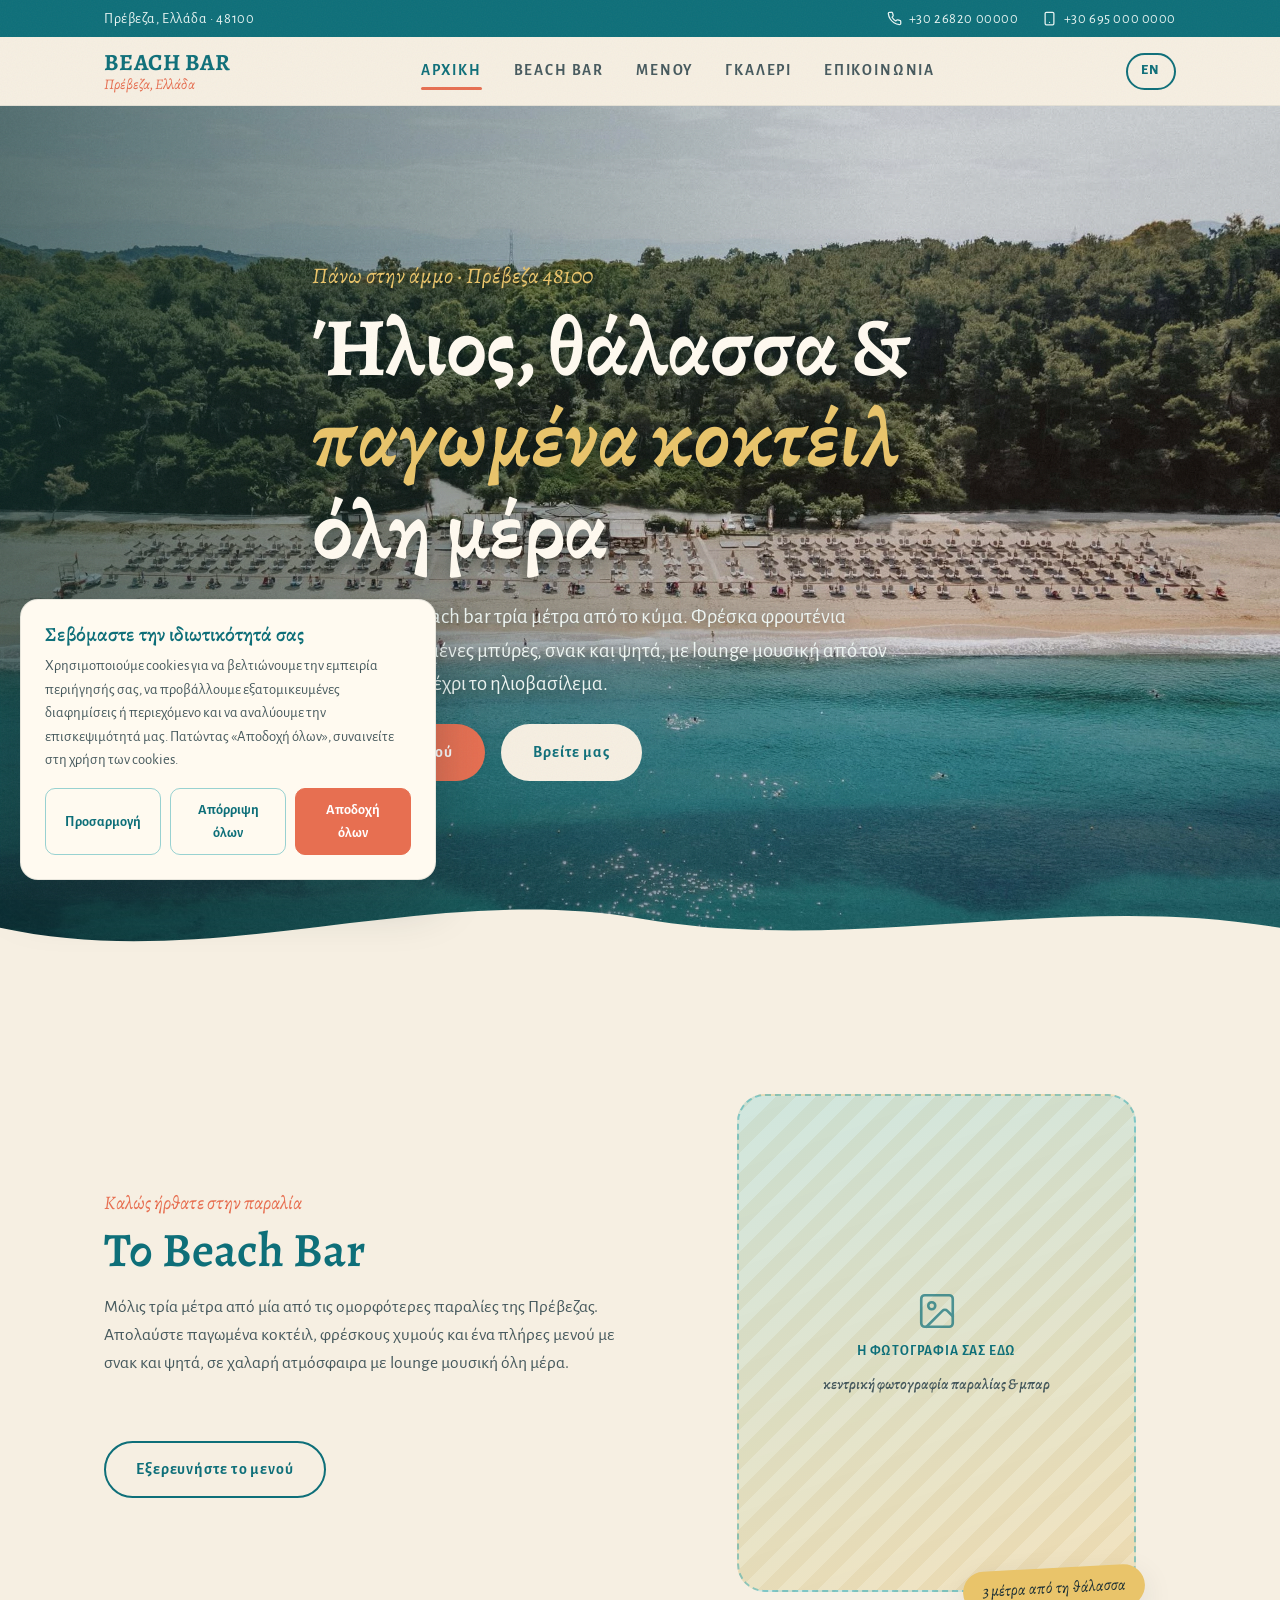
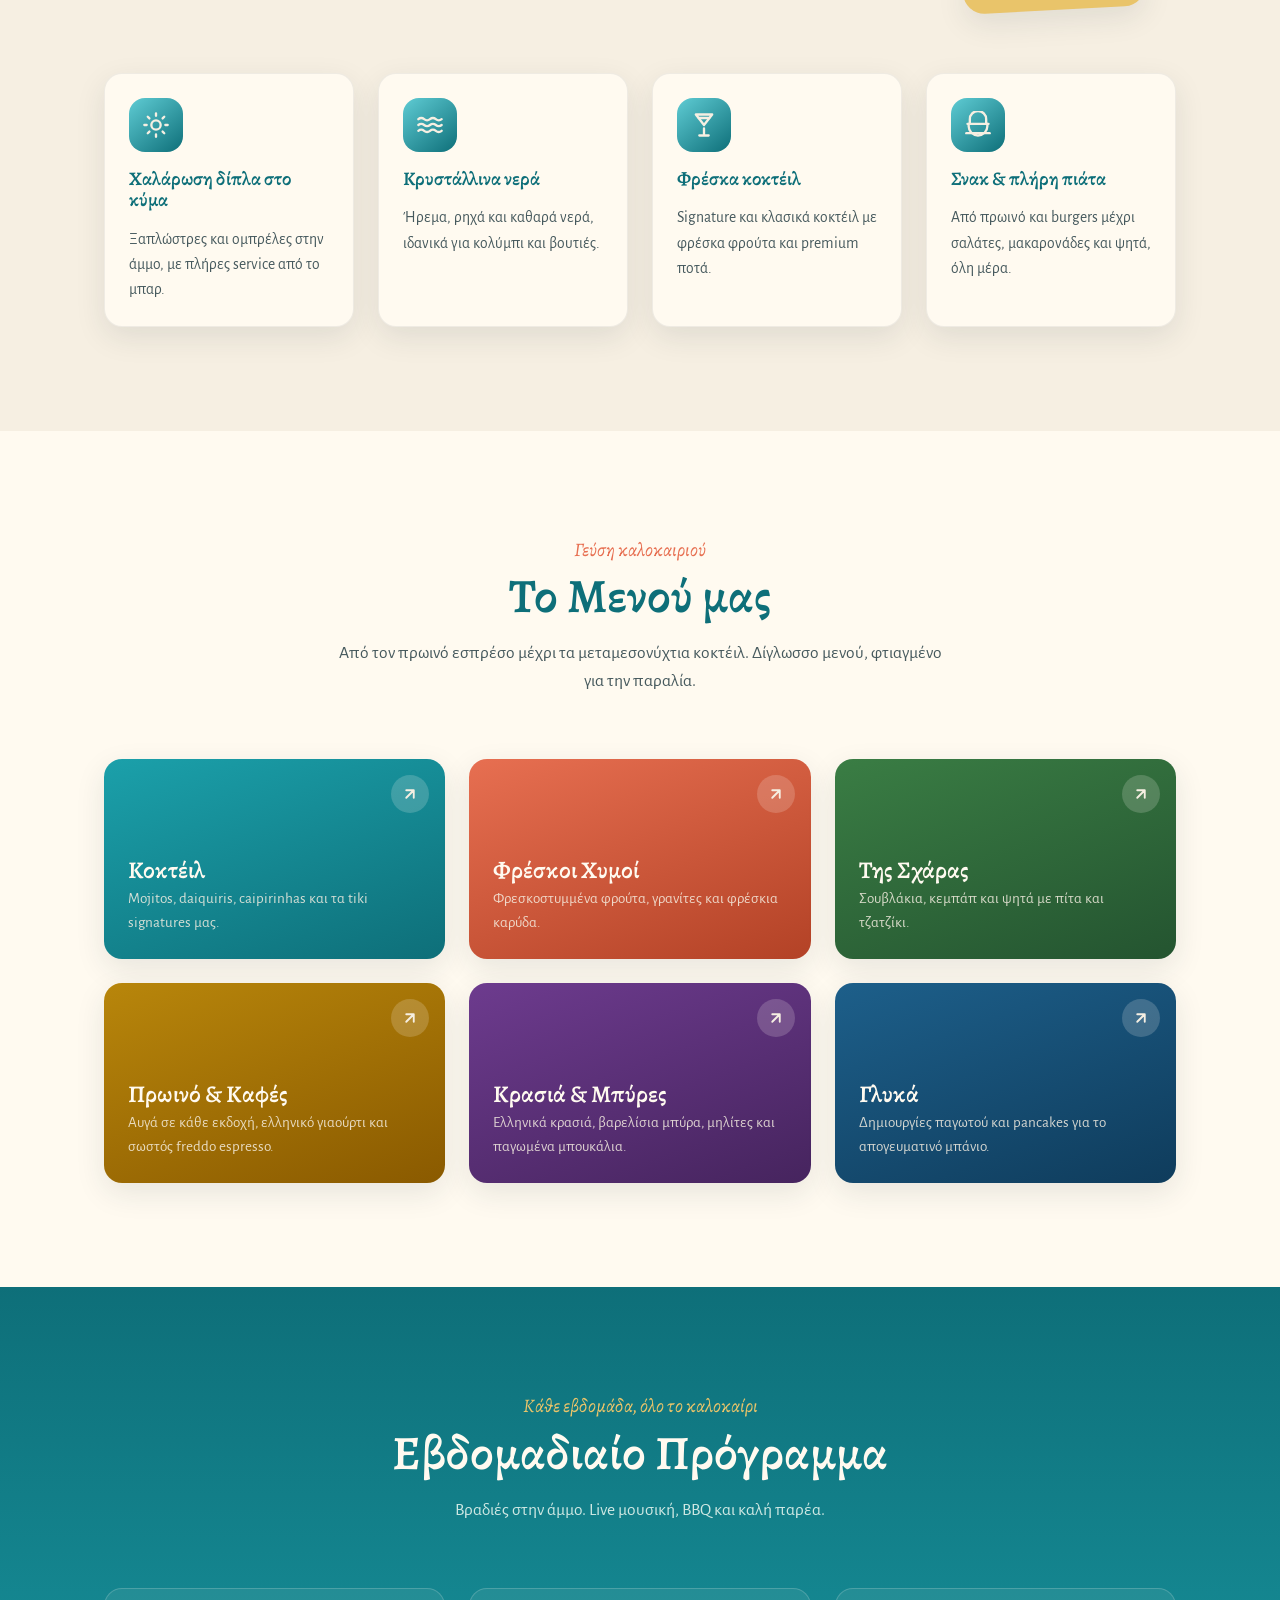
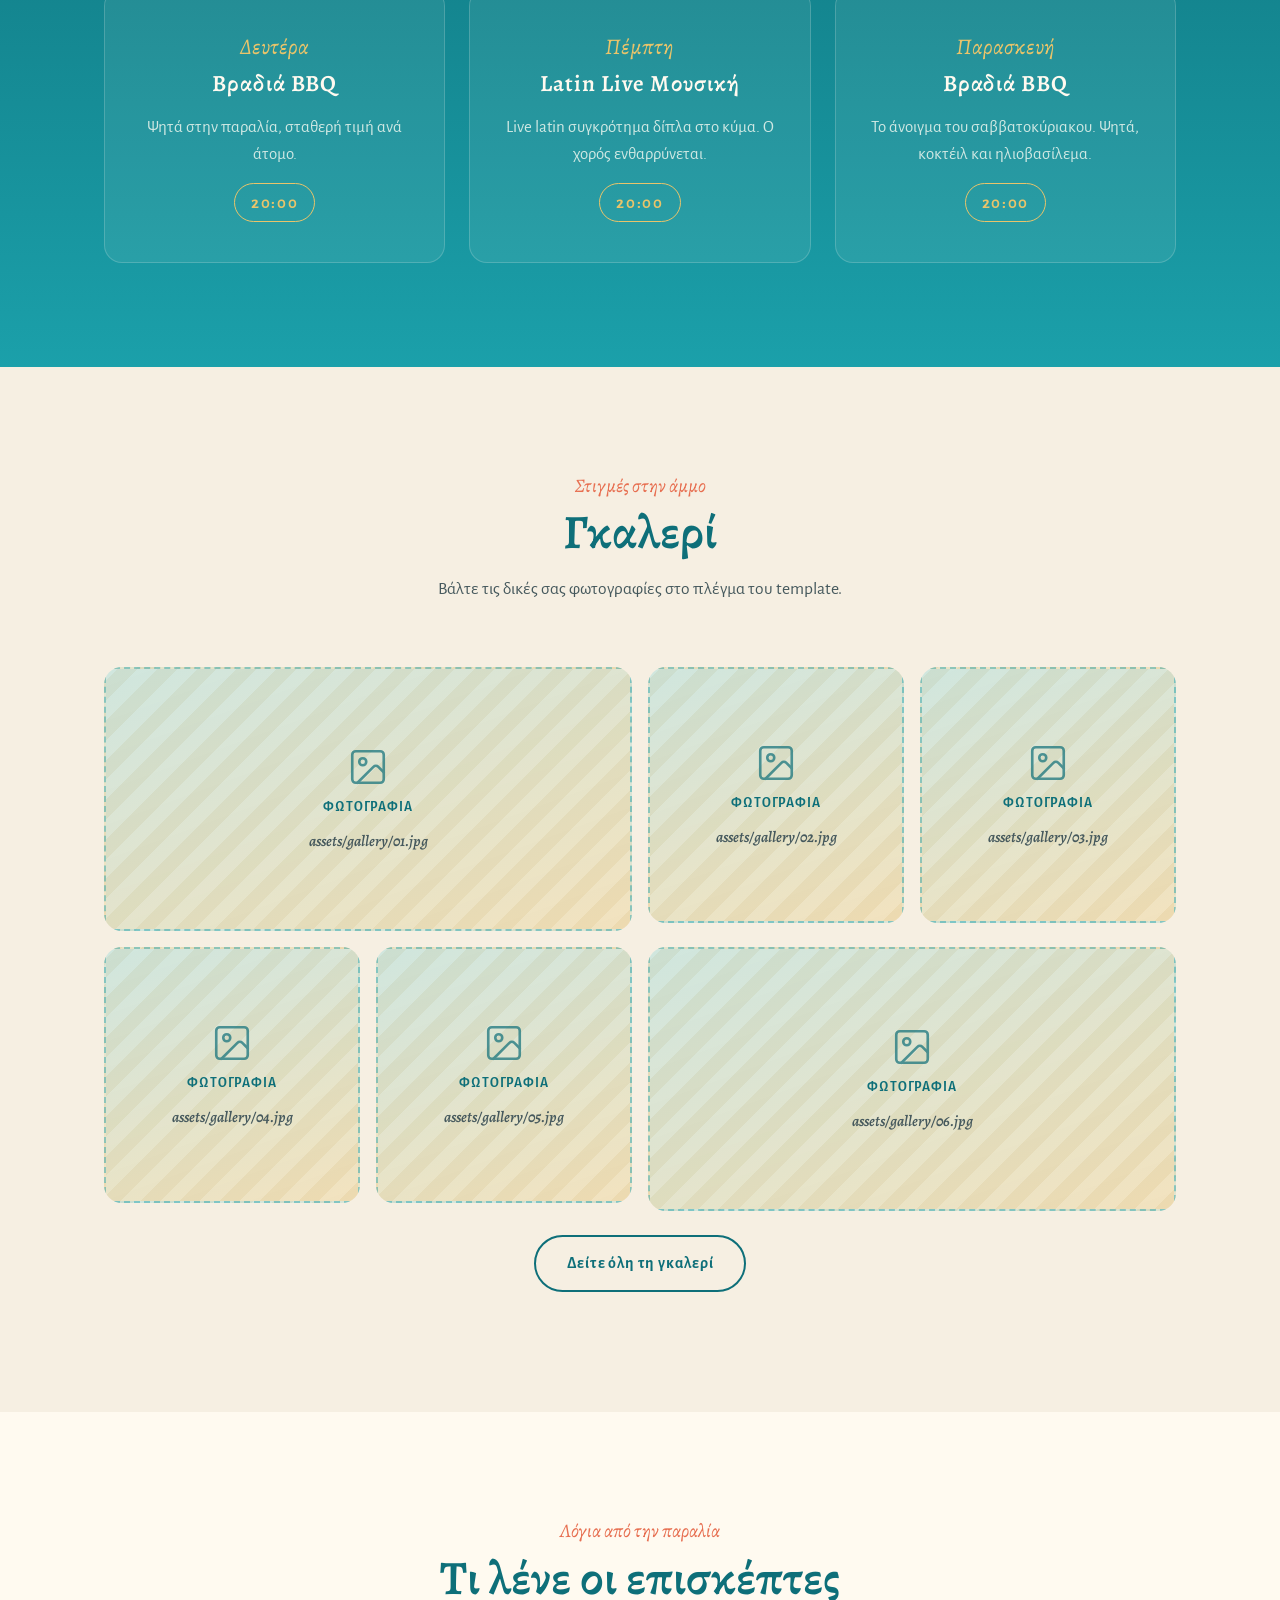
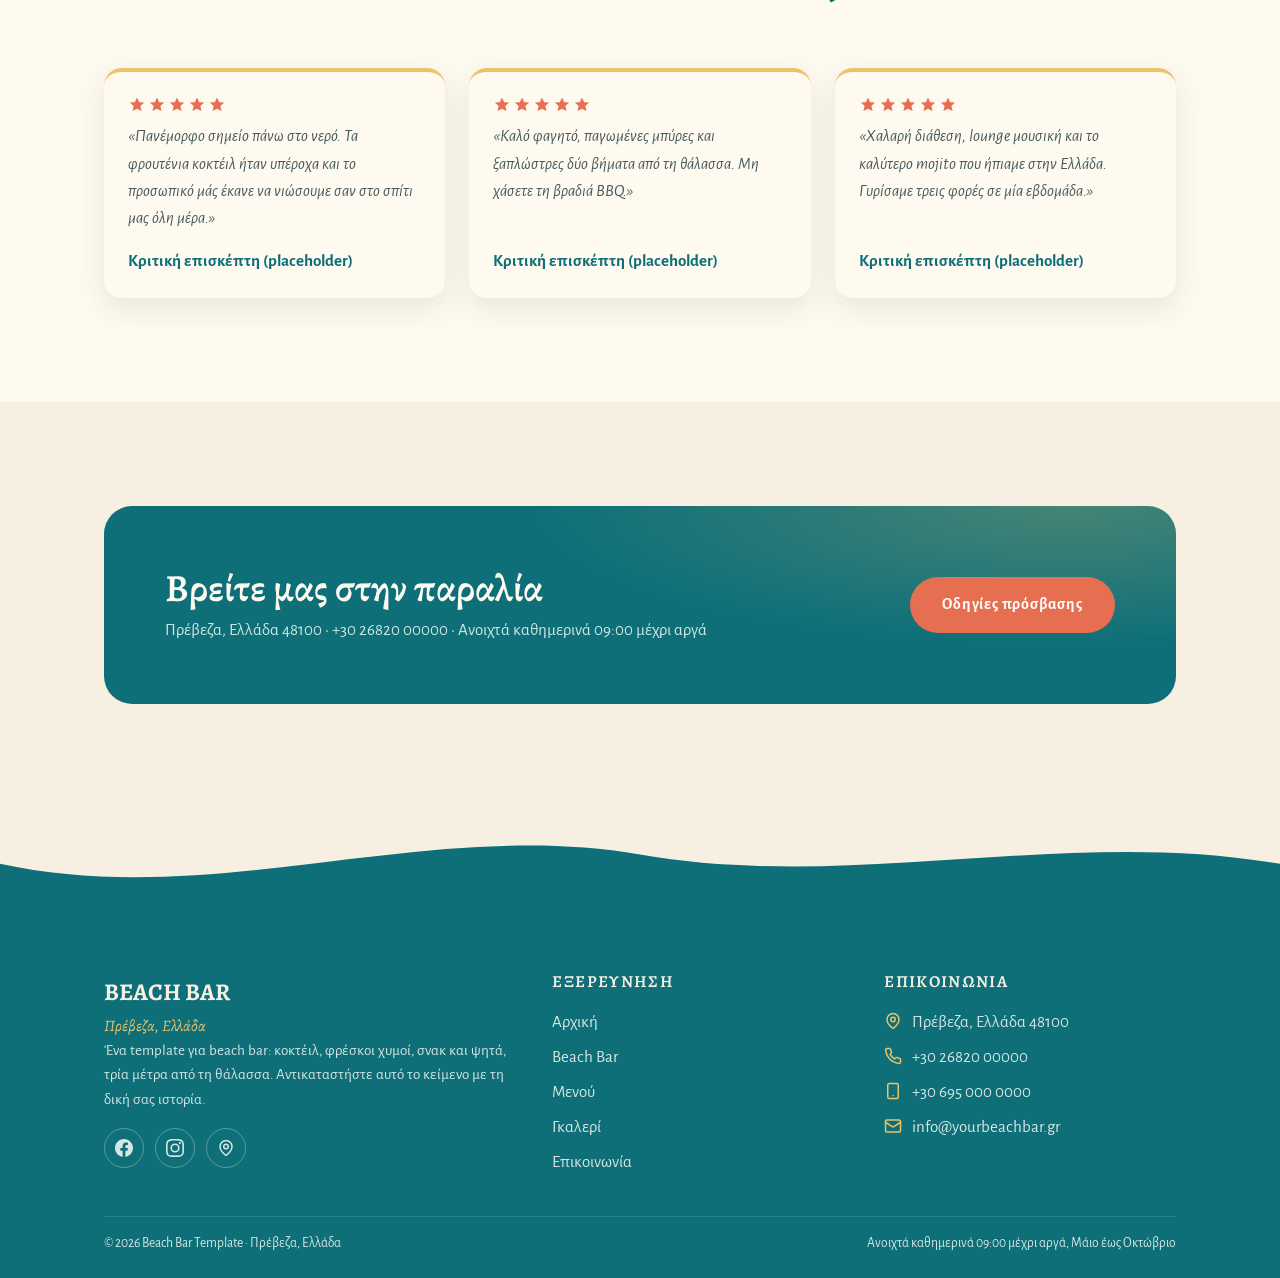
==== commit 7d45e43a: "Make photos drop-in editable for buyers; add real OG image + edit guide Gallery (both languages + ho" ====
--- a/index.html
+++ b/index.html
@@ -358,31 +358,14 @@
           <h2>Γκαλερί</h2>
           <p>Βάλτε τις δικές σας φωτογραφίες στο πλέγμα του template.</p>
         </div>
+        <!-- These reuse the gallery photos 01-06. Drop them in assets/gallery and they appear here too. -->
         <div class="gallery-grid reveal">
-          <div class="photo-ph ph-wide">
-            <svg viewBox="0 0 24 24" fill="none" stroke="currentColor" stroke-width="1.5" stroke-linecap="round" stroke-linejoin="round" aria-hidden="true"><rect x="3" y="3" width="18" height="18" rx="2"/><circle cx="9" cy="9" r="2"/><path d="m21 15-3.086-3.086a2 2 0 0 0-2.828 0L6 21"/></svg>
-            ΦΩΤΟΓΡΑΦΙΑ
-          </div>
-          <div class="photo-ph">
-            <svg viewBox="0 0 24 24" fill="none" stroke="currentColor" stroke-width="1.5" stroke-linecap="round" stroke-linejoin="round" aria-hidden="true"><rect x="3" y="3" width="18" height="18" rx="2"/><circle cx="9" cy="9" r="2"/><path d="m21 15-3.086-3.086a2 2 0 0 0-2.828 0L6 21"/></svg>
-            ΦΩΤΟΓΡΑΦΙΑ
-          </div>
-          <div class="photo-ph">
-            <svg viewBox="0 0 24 24" fill="none" stroke="currentColor" stroke-width="1.5" stroke-linecap="round" stroke-linejoin="round" aria-hidden="true"><rect x="3" y="3" width="18" height="18" rx="2"/><circle cx="9" cy="9" r="2"/><path d="m21 15-3.086-3.086a2 2 0 0 0-2.828 0L6 21"/></svg>
-            ΦΩΤΟΓΡΑΦΙΑ
-          </div>
-          <div class="photo-ph">
-            <svg viewBox="0 0 24 24" fill="none" stroke="currentColor" stroke-width="1.5" stroke-linecap="round" stroke-linejoin="round" aria-hidden="true"><rect x="3" y="3" width="18" height="18" rx="2"/><circle cx="9" cy="9" r="2"/><path d="m21 15-3.086-3.086a2 2 0 0 0-2.828 0L6 21"/></svg>
-            ΦΩΤΟΓΡΑΦΙΑ
-          </div>
-          <div class="photo-ph">
-            <svg viewBox="0 0 24 24" fill="none" stroke="currentColor" stroke-width="1.5" stroke-linecap="round" stroke-linejoin="round" aria-hidden="true"><rect x="3" y="3" width="18" height="18" rx="2"/><circle cx="9" cy="9" r="2"/><path d="m21 15-3.086-3.086a2 2 0 0 0-2.828 0L6 21"/></svg>
-            ΦΩΤΟΓΡΑΦΙΑ
-          </div>
-          <div class="photo-ph ph-wide">
-            <svg viewBox="0 0 24 24" fill="none" stroke="currentColor" stroke-width="1.5" stroke-linecap="round" stroke-linejoin="round" aria-hidden="true"><rect x="3" y="3" width="18" height="18" rx="2"/><circle cx="9" cy="9" r="2"/><path d="m21 15-3.086-3.086a2 2 0 0 0-2.828 0L6 21"/></svg>
-            ΦΩΤΟΓΡΑΦΙΑ
-          </div>
+          <div class="gallery-item ph-wide"><img src="assets/gallery/01.jpg" alt="Η παραλία μας στην Πρέβεζα" loading="lazy" onerror="this.remove()"><div class="photo-ph"><svg viewBox="0 0 24 24" fill="none" stroke="currentColor" stroke-width="1.5" stroke-linecap="round" stroke-linejoin="round" aria-hidden="true"><rect x="3" y="3" width="18" height="18" rx="2"/><circle cx="9" cy="9" r="2"/><path d="m21 15-3.086-3.086a2 2 0 0 0-2.828 0L6 21"/></svg>ΦΩΤΟΓΡΑΦΙΑ<small>assets/gallery/01.jpg</small></div></div>
+          <div class="gallery-item"><img src="assets/gallery/02.jpg" alt="Το μπαρ μας" loading="lazy" onerror="this.remove()"><div class="photo-ph"><svg viewBox="0 0 24 24" fill="none" stroke="currentColor" stroke-width="1.5" stroke-linecap="round" stroke-linejoin="round" aria-hidden="true"><rect x="3" y="3" width="18" height="18" rx="2"/><circle cx="9" cy="9" r="2"/><path d="m21 15-3.086-3.086a2 2 0 0 0-2.828 0L6 21"/></svg>ΦΩΤΟΓΡΑΦΙΑ<small>assets/gallery/02.jpg</small></div></div>
+          <div class="gallery-item"><img src="assets/gallery/03.jpg" alt="Φρέσκα κοκτέιλ" loading="lazy" onerror="this.remove()"><div class="photo-ph"><svg viewBox="0 0 24 24" fill="none" stroke="currentColor" stroke-width="1.5" stroke-linecap="round" stroke-linejoin="round" aria-hidden="true"><rect x="3" y="3" width="18" height="18" rx="2"/><circle cx="9" cy="9" r="2"/><path d="m21 15-3.086-3.086a2 2 0 0 0-2.828 0L6 21"/></svg>ΦΩΤΟΓΡΑΦΙΑ<small>assets/gallery/03.jpg</small></div></div>
+          <div class="gallery-item"><img src="assets/gallery/04.jpg" alt="Ξαπλώστρες στην άμμο" loading="lazy" onerror="this.remove()"><div class="photo-ph"><svg viewBox="0 0 24 24" fill="none" stroke="currentColor" stroke-width="1.5" stroke-linecap="round" stroke-linejoin="round" aria-hidden="true"><rect x="3" y="3" width="18" height="18" rx="2"/><circle cx="9" cy="9" r="2"/><path d="m21 15-3.086-3.086a2 2 0 0 0-2.828 0L6 21"/></svg>ΦΩΤΟΓΡΑΦΙΑ<small>assets/gallery/04.jpg</small></div></div>
+          <div class="gallery-item"><img src="assets/gallery/05.jpg" alt="Φαγητό από το μενού" loading="lazy" onerror="this.remove()"><div class="photo-ph"><svg viewBox="0 0 24 24" fill="none" stroke="currentColor" stroke-width="1.5" stroke-linecap="round" stroke-linejoin="round" aria-hidden="true"><rect x="3" y="3" width="18" height="18" rx="2"/><circle cx="9" cy="9" r="2"/><path d="m21 15-3.086-3.086a2 2 0 0 0-2.828 0L6 21"/></svg>ΦΩΤΟΓΡΑΦΙΑ<small>assets/gallery/05.jpg</small></div></div>
+          <div class="gallery-item ph-wide"><img src="assets/gallery/06.jpg" alt="Ηλιοβασίλεμα στην παραλία" loading="lazy" onerror="this.remove()"><div class="photo-ph"><svg viewBox="0 0 24 24" fill="none" stroke="currentColor" stroke-width="1.5" stroke-linecap="round" stroke-linejoin="round" aria-hidden="true"><rect x="3" y="3" width="18" height="18" rx="2"/><circle cx="9" cy="9" r="2"/><path d="m21 15-3.086-3.086a2 2 0 0 0-2.828 0L6 21"/></svg>ΦΩΤΟΓΡΑΦΙΑ<small>assets/gallery/06.jpg</small></div></div>
         </div>
         <p style="text-align:center; margin-top: var(--space-3);">
           <a class="btn btn-outline" href="gallery.html">Δείτε όλη τη γκαλερί</a>
--- a/styles.css
+++ b/styles.css
@@ -488,14 +488,30 @@
   grid-template-columns: repeat(4, 1fr);
   gap: var(--space-2);
 }
-.gallery-grid .photo-ph { aspect-ratio: 1; min-height: 0; }
-.gallery-grid .ph-wide { grid-column: span 2; aspect-ratio: auto; }
+.gallery-grid .gallery-item { aspect-ratio: 1; }
+.gallery-grid .gallery-item.ph-wide { grid-column: span 2; aspect-ratio: 2 / 1; }
+.gallery-grid .photo-ph { min-height: 0; }
 .gallery-page-grid {
   display: grid;
   grid-template-columns: repeat(3, 1fr);
   gap: var(--space-2);
 }
-.gallery-page-grid .photo-ph { aspect-ratio: 4 / 3; min-height: 0; }
+.gallery-page-grid .gallery-item { aspect-ratio: 4 / 3; }
+.gallery-page-grid .photo-ph { min-height: 0; }
+
+/* drop-in gallery photos: drop files named assets/gallery/01.jpg ... 09.jpg
+   into the gallery folder and they appear automatically. No HTML editing.
+   If a file is missing, its labelled placeholder shows instead. */
+.gallery-item { position: relative; border-radius: var(--radius); overflow: hidden; }
+.gallery-item .photo-ph { position: absolute; inset: 0; height: 100%; border-radius: 0; }
+.gallery-item img {
+  position: absolute;
+  inset: 0;
+  width: 100%;
+  height: 100%;
+  object-fit: cover;
+  z-index: 1;
+}
 
 /* ---------- reviews ---------- */
 .reviews {
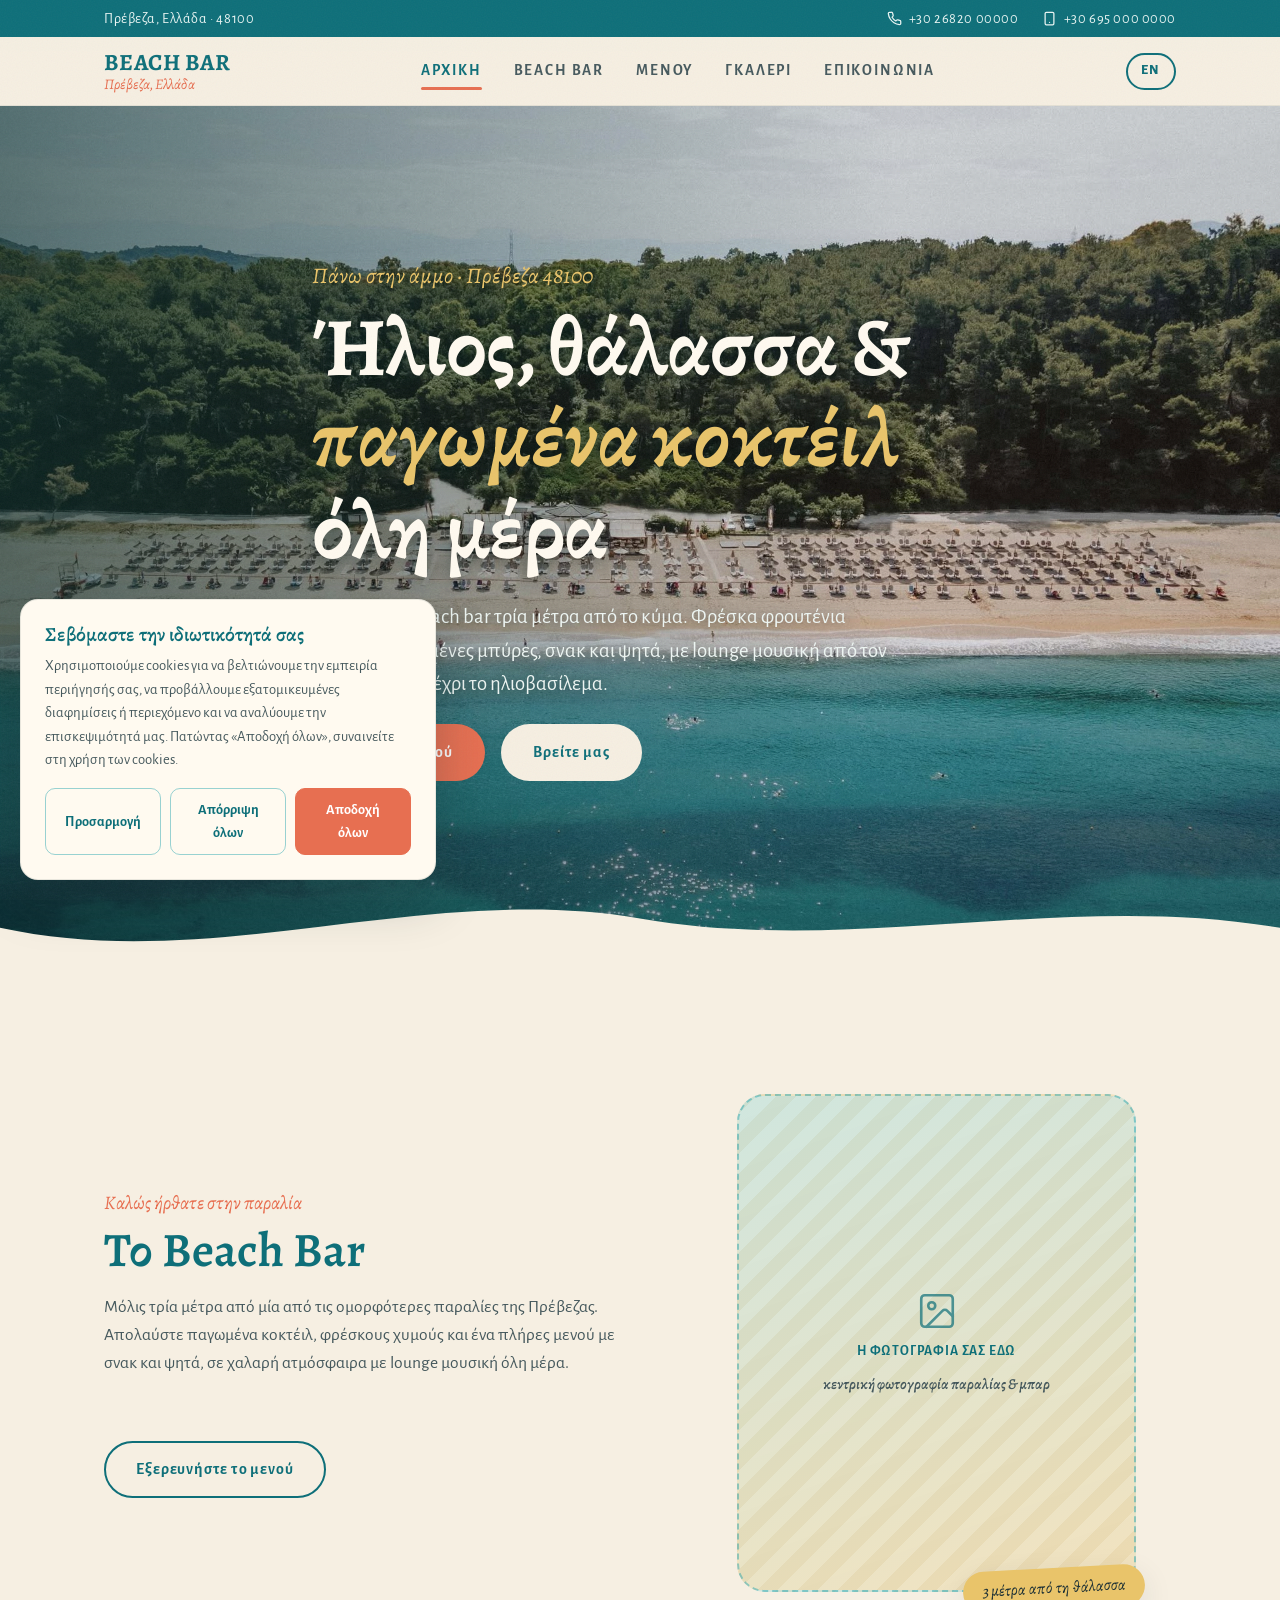
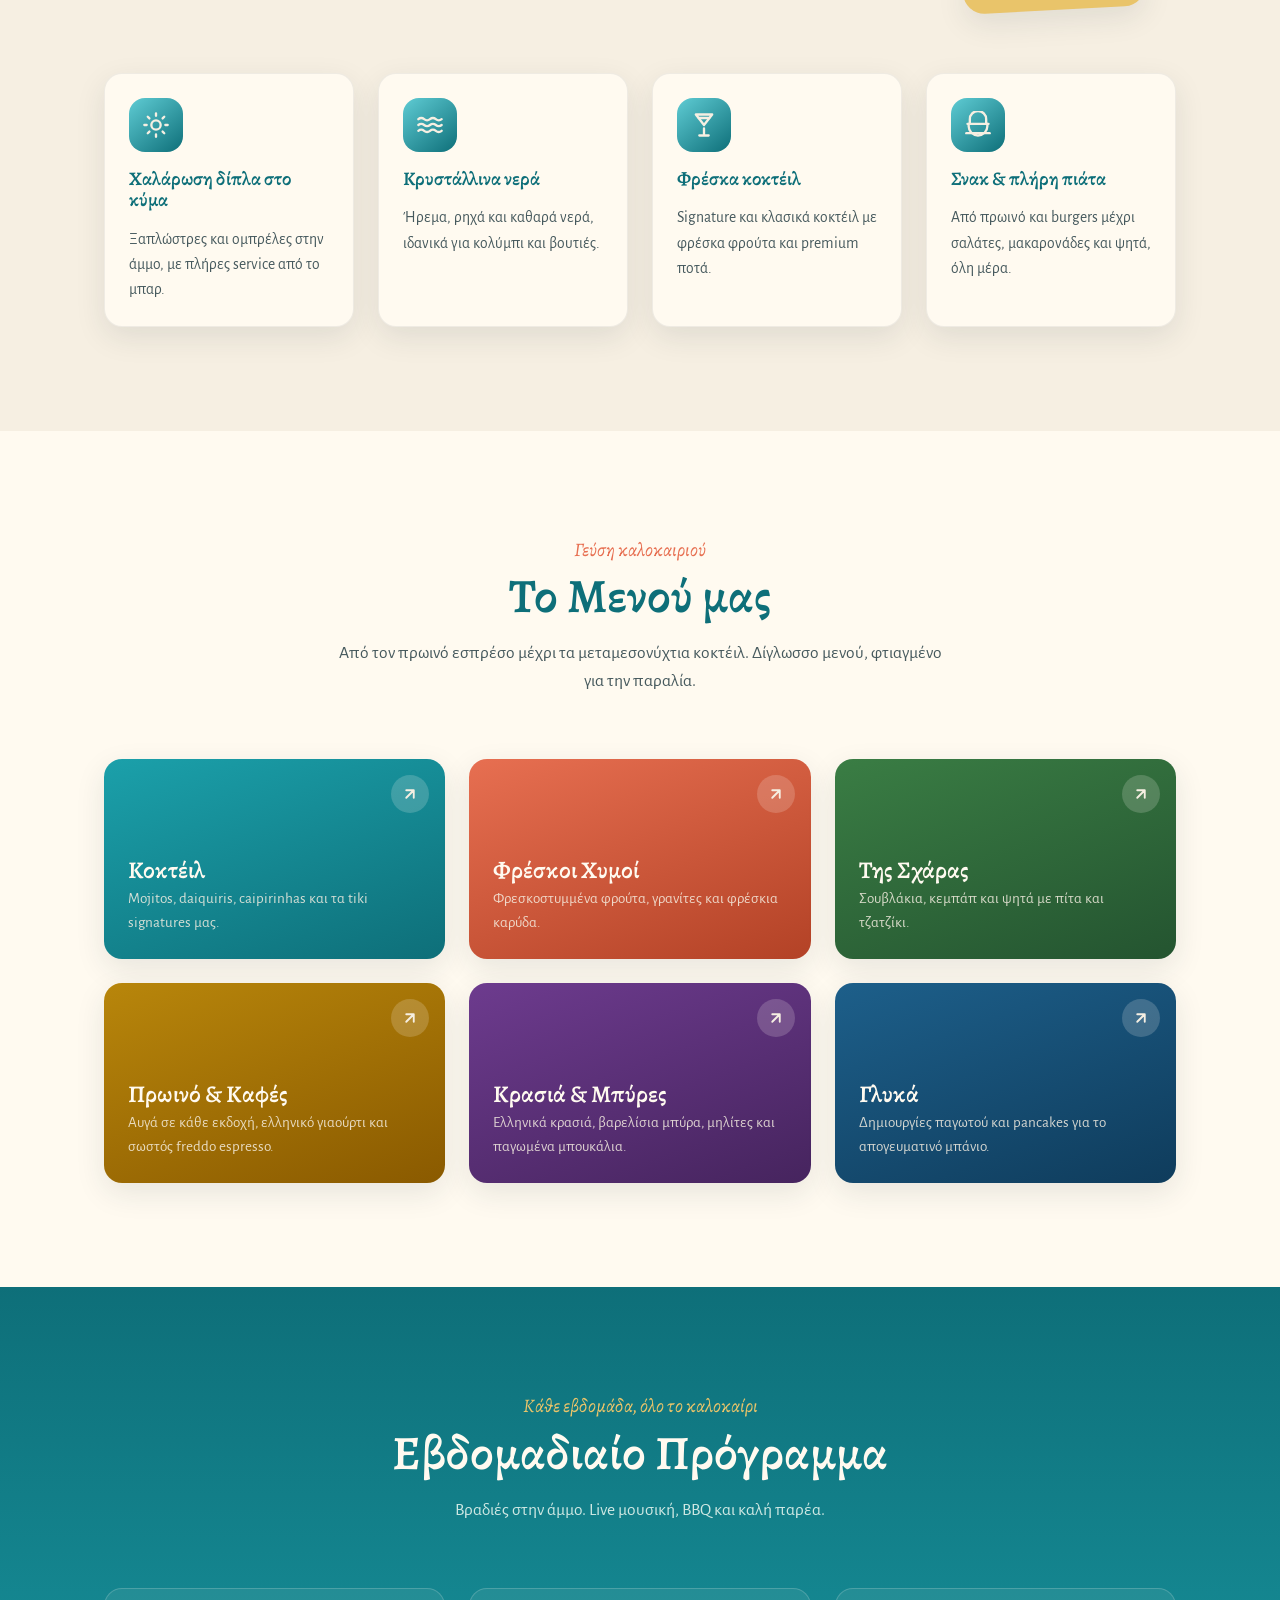
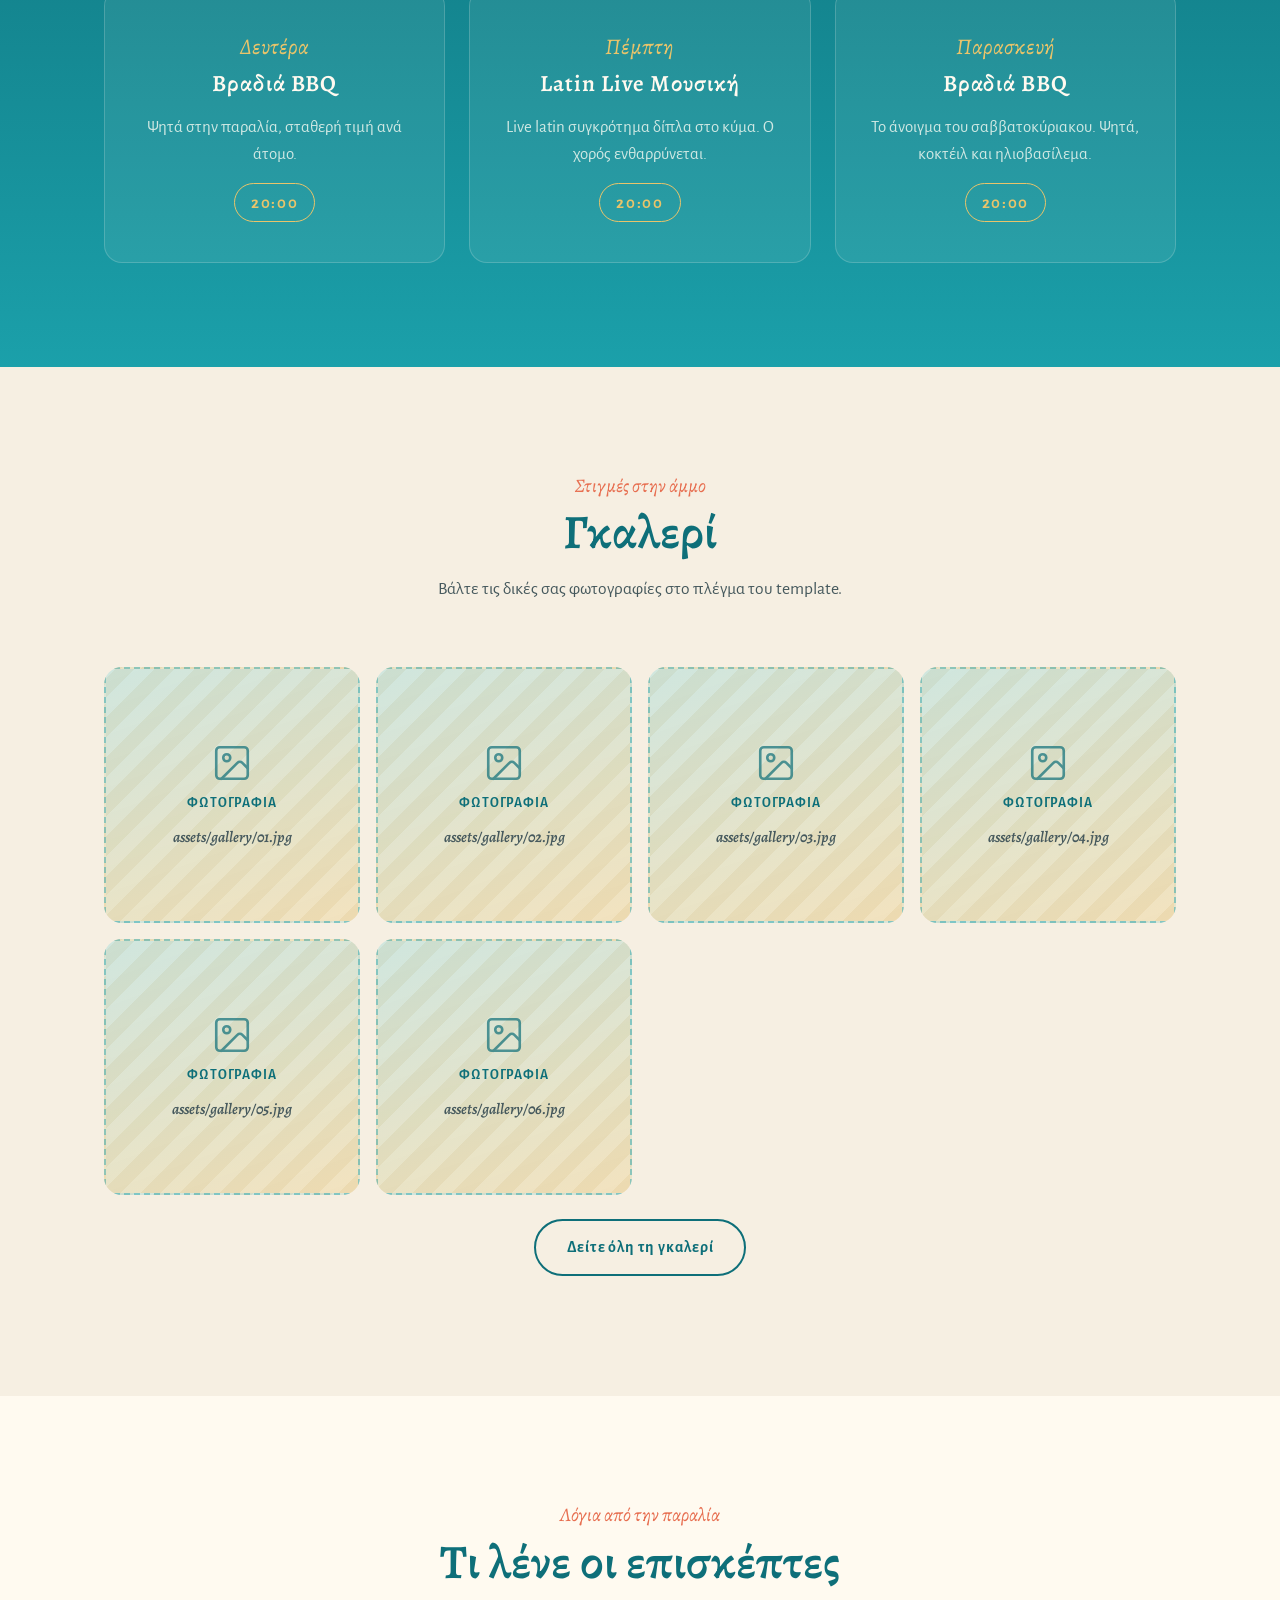
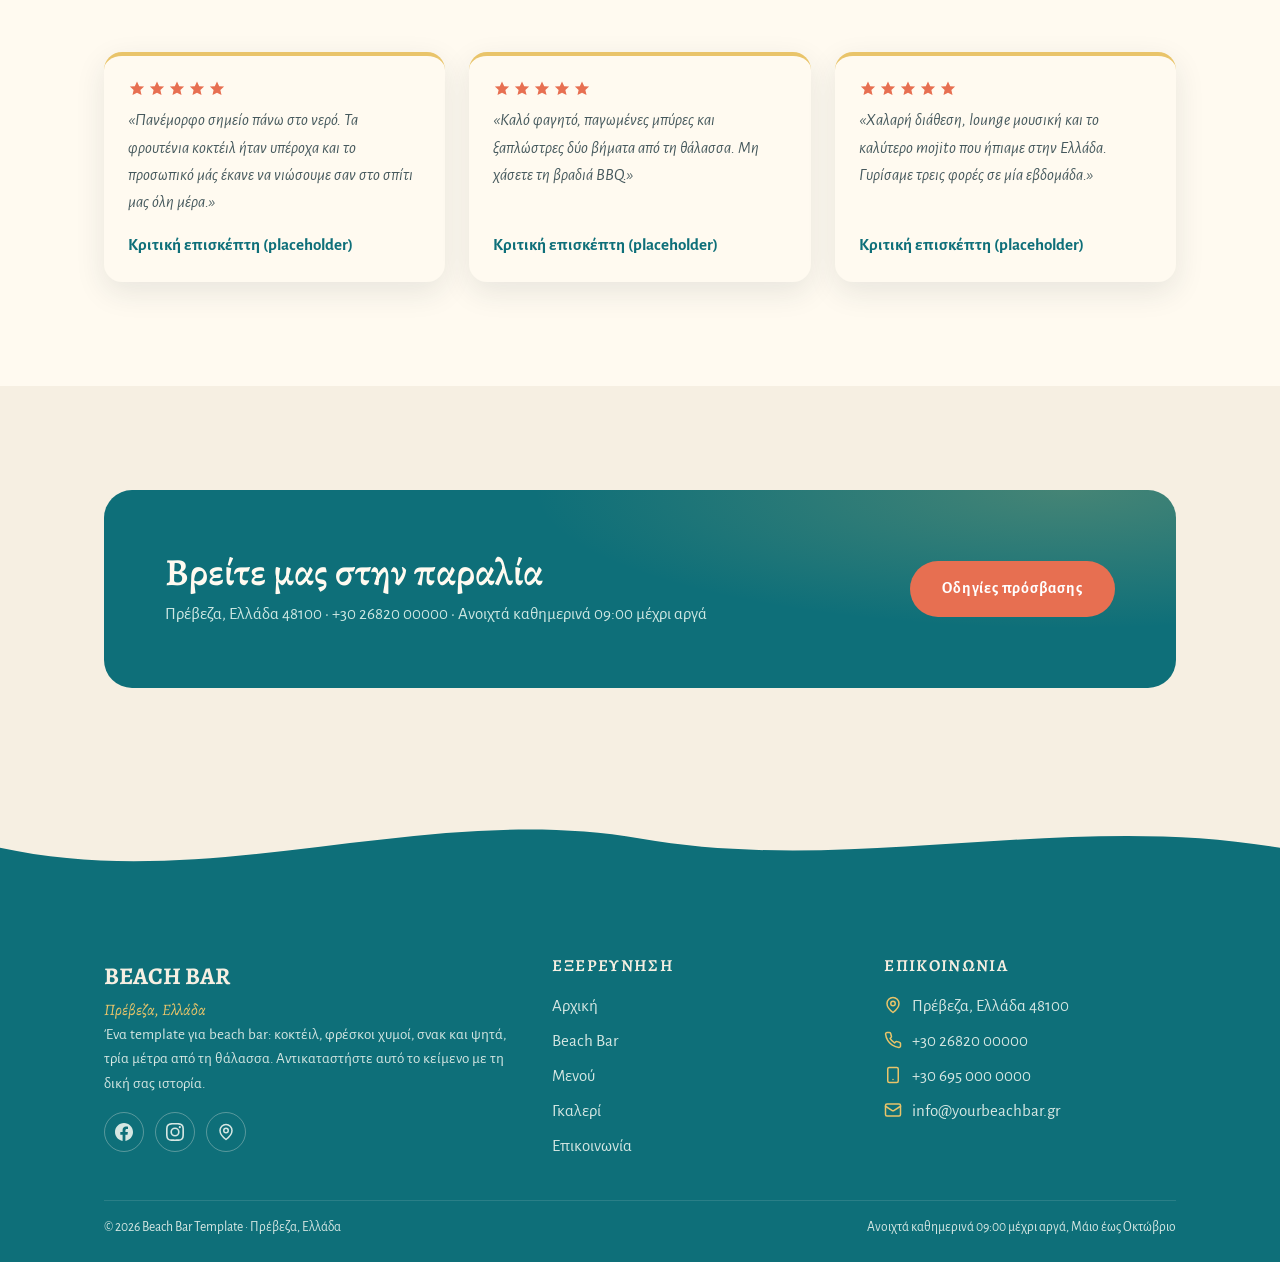
==== commit 77d2b706: "Make the gallery a dynamic auto-loader (unlimited photos) Replace the fixed 9-slot gallery markup wi" ====
--- a/index.html
+++ b/index.html
@@ -358,15 +358,8 @@
           <h2>Γκαλερί</h2>
           <p>Βάλτε τις δικές σας φωτογραφίες στο πλέγμα του template.</p>
         </div>
-        <!-- These reuse the gallery photos 01-06. Drop them in assets/gallery and they appear here too. -->
-        <div class="gallery-grid reveal">
-          <div class="gallery-item ph-wide"><img src="assets/gallery/01.jpg" alt="Η παραλία μας στην Πρέβεζα" loading="lazy" onerror="this.remove()"><div class="photo-ph"><svg viewBox="0 0 24 24" fill="none" stroke="currentColor" stroke-width="1.5" stroke-linecap="round" stroke-linejoin="round" aria-hidden="true"><rect x="3" y="3" width="18" height="18" rx="2"/><circle cx="9" cy="9" r="2"/><path d="m21 15-3.086-3.086a2 2 0 0 0-2.828 0L6 21"/></svg>ΦΩΤΟΓΡΑΦΙΑ<small>assets/gallery/01.jpg</small></div></div>
-          <div class="gallery-item"><img src="assets/gallery/02.jpg" alt="Το μπαρ μας" loading="lazy" onerror="this.remove()"><div class="photo-ph"><svg viewBox="0 0 24 24" fill="none" stroke="currentColor" stroke-width="1.5" stroke-linecap="round" stroke-linejoin="round" aria-hidden="true"><rect x="3" y="3" width="18" height="18" rx="2"/><circle cx="9" cy="9" r="2"/><path d="m21 15-3.086-3.086a2 2 0 0 0-2.828 0L6 21"/></svg>ΦΩΤΟΓΡΑΦΙΑ<small>assets/gallery/02.jpg</small></div></div>
-          <div class="gallery-item"><img src="assets/gallery/03.jpg" alt="Φρέσκα κοκτέιλ" loading="lazy" onerror="this.remove()"><div class="photo-ph"><svg viewBox="0 0 24 24" fill="none" stroke="currentColor" stroke-width="1.5" stroke-linecap="round" stroke-linejoin="round" aria-hidden="true"><rect x="3" y="3" width="18" height="18" rx="2"/><circle cx="9" cy="9" r="2"/><path d="m21 15-3.086-3.086a2 2 0 0 0-2.828 0L6 21"/></svg>ΦΩΤΟΓΡΑΦΙΑ<small>assets/gallery/03.jpg</small></div></div>
-          <div class="gallery-item"><img src="assets/gallery/04.jpg" alt="Ξαπλώστρες στην άμμο" loading="lazy" onerror="this.remove()"><div class="photo-ph"><svg viewBox="0 0 24 24" fill="none" stroke="currentColor" stroke-width="1.5" stroke-linecap="round" stroke-linejoin="round" aria-hidden="true"><rect x="3" y="3" width="18" height="18" rx="2"/><circle cx="9" cy="9" r="2"/><path d="m21 15-3.086-3.086a2 2 0 0 0-2.828 0L6 21"/></svg>ΦΩΤΟΓΡΑΦΙΑ<small>assets/gallery/04.jpg</small></div></div>
-          <div class="gallery-item"><img src="assets/gallery/05.jpg" alt="Φαγητό από το μενού" loading="lazy" onerror="this.remove()"><div class="photo-ph"><svg viewBox="0 0 24 24" fill="none" stroke="currentColor" stroke-width="1.5" stroke-linecap="round" stroke-linejoin="round" aria-hidden="true"><rect x="3" y="3" width="18" height="18" rx="2"/><circle cx="9" cy="9" r="2"/><path d="m21 15-3.086-3.086a2 2 0 0 0-2.828 0L6 21"/></svg>ΦΩΤΟΓΡΑΦΙΑ<small>assets/gallery/05.jpg</small></div></div>
-          <div class="gallery-item ph-wide"><img src="assets/gallery/06.jpg" alt="Ηλιοβασίλεμα στην παραλία" loading="lazy" onerror="this.remove()"><div class="photo-ph"><svg viewBox="0 0 24 24" fill="none" stroke="currentColor" stroke-width="1.5" stroke-linecap="round" stroke-linejoin="round" aria-hidden="true"><rect x="3" y="3" width="18" height="18" rx="2"/><circle cx="9" cy="9" r="2"/><path d="m21 15-3.086-3.086a2 2 0 0 0-2.828 0L6 21"/></svg>ΦΩΤΟΓΡΑΦΙΑ<small>assets/gallery/06.jpg</small></div></div>
-        </div>
+        <!-- Shows the first photos from assets/gallery/ automatically (up to 8). -->
+        <div class="gallery-grid reveal" data-gallery="assets/gallery/" data-gallery-limit="8" data-gallery-fallback="6"></div>
         <p style="text-align:center; margin-top: var(--space-3);">
           <a class="btn btn-outline" href="gallery.html">Δείτε όλη τη γκαλερί</a>
         </p>
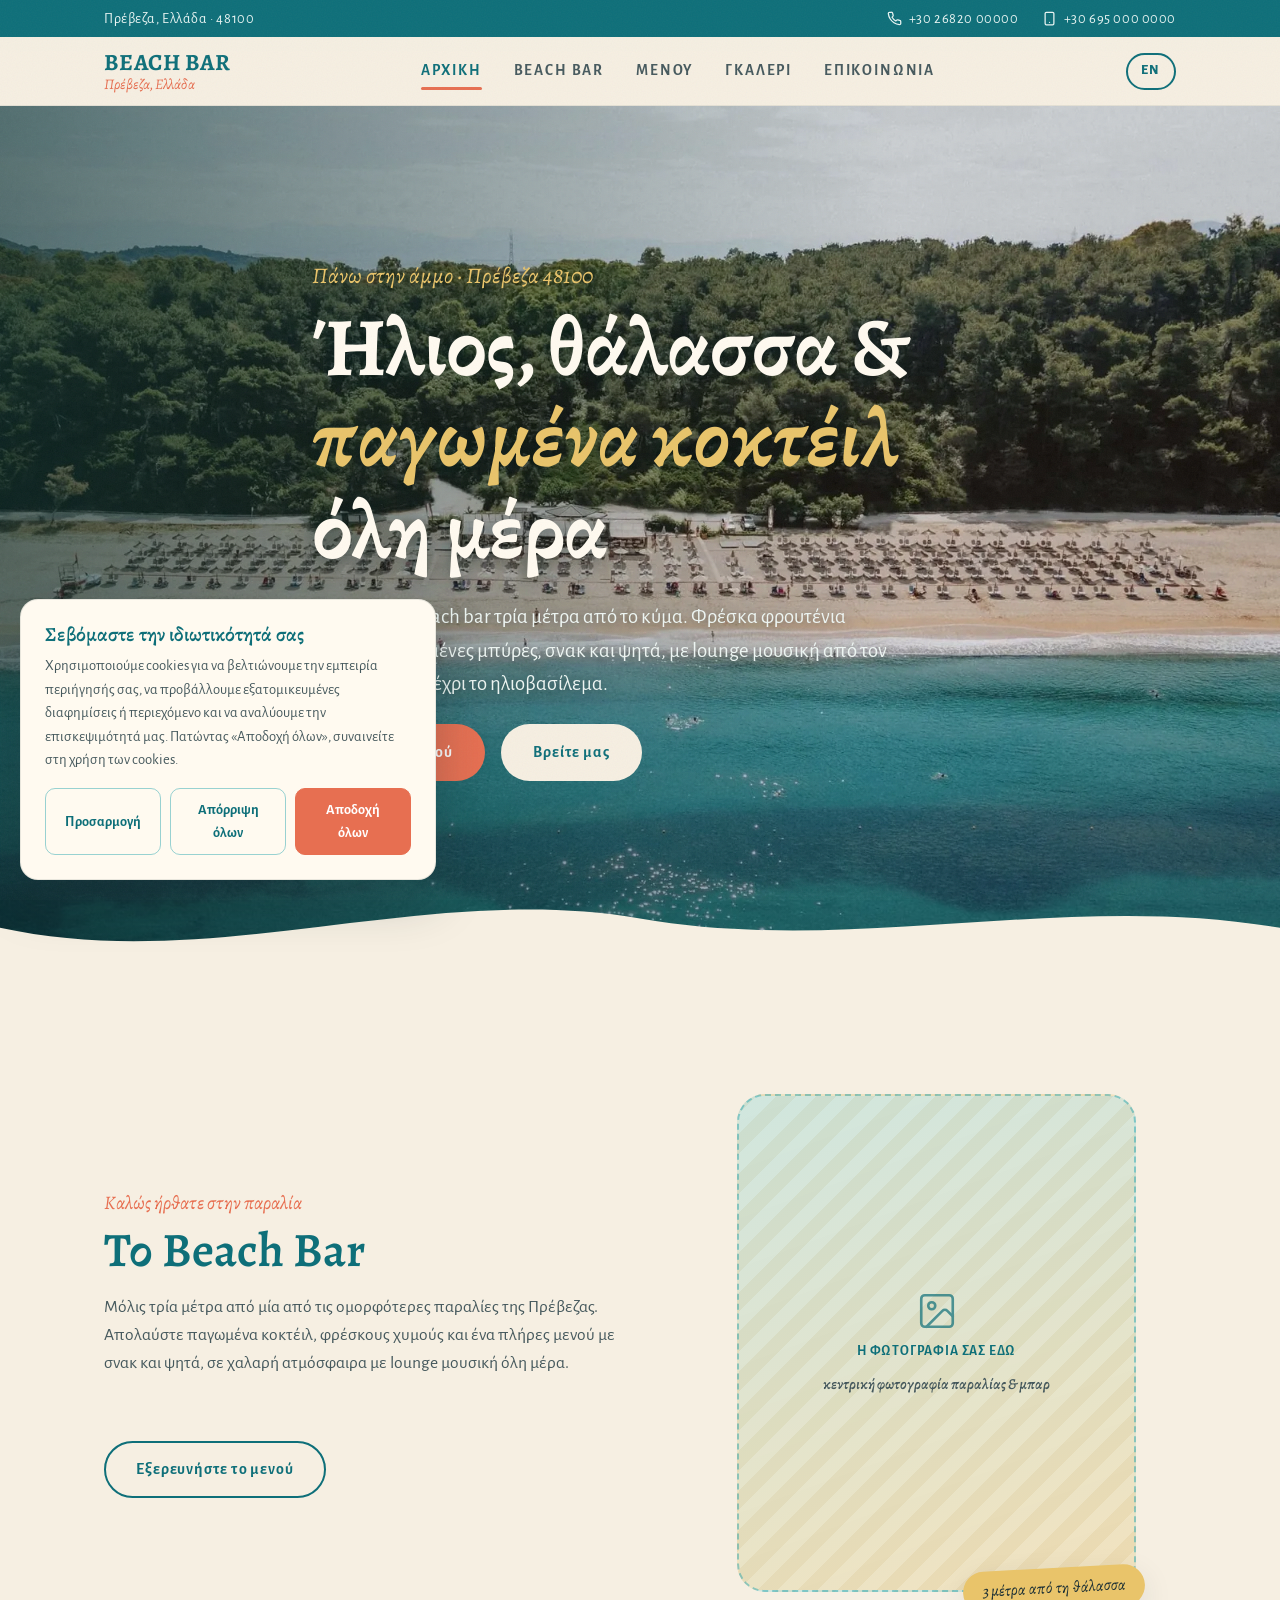
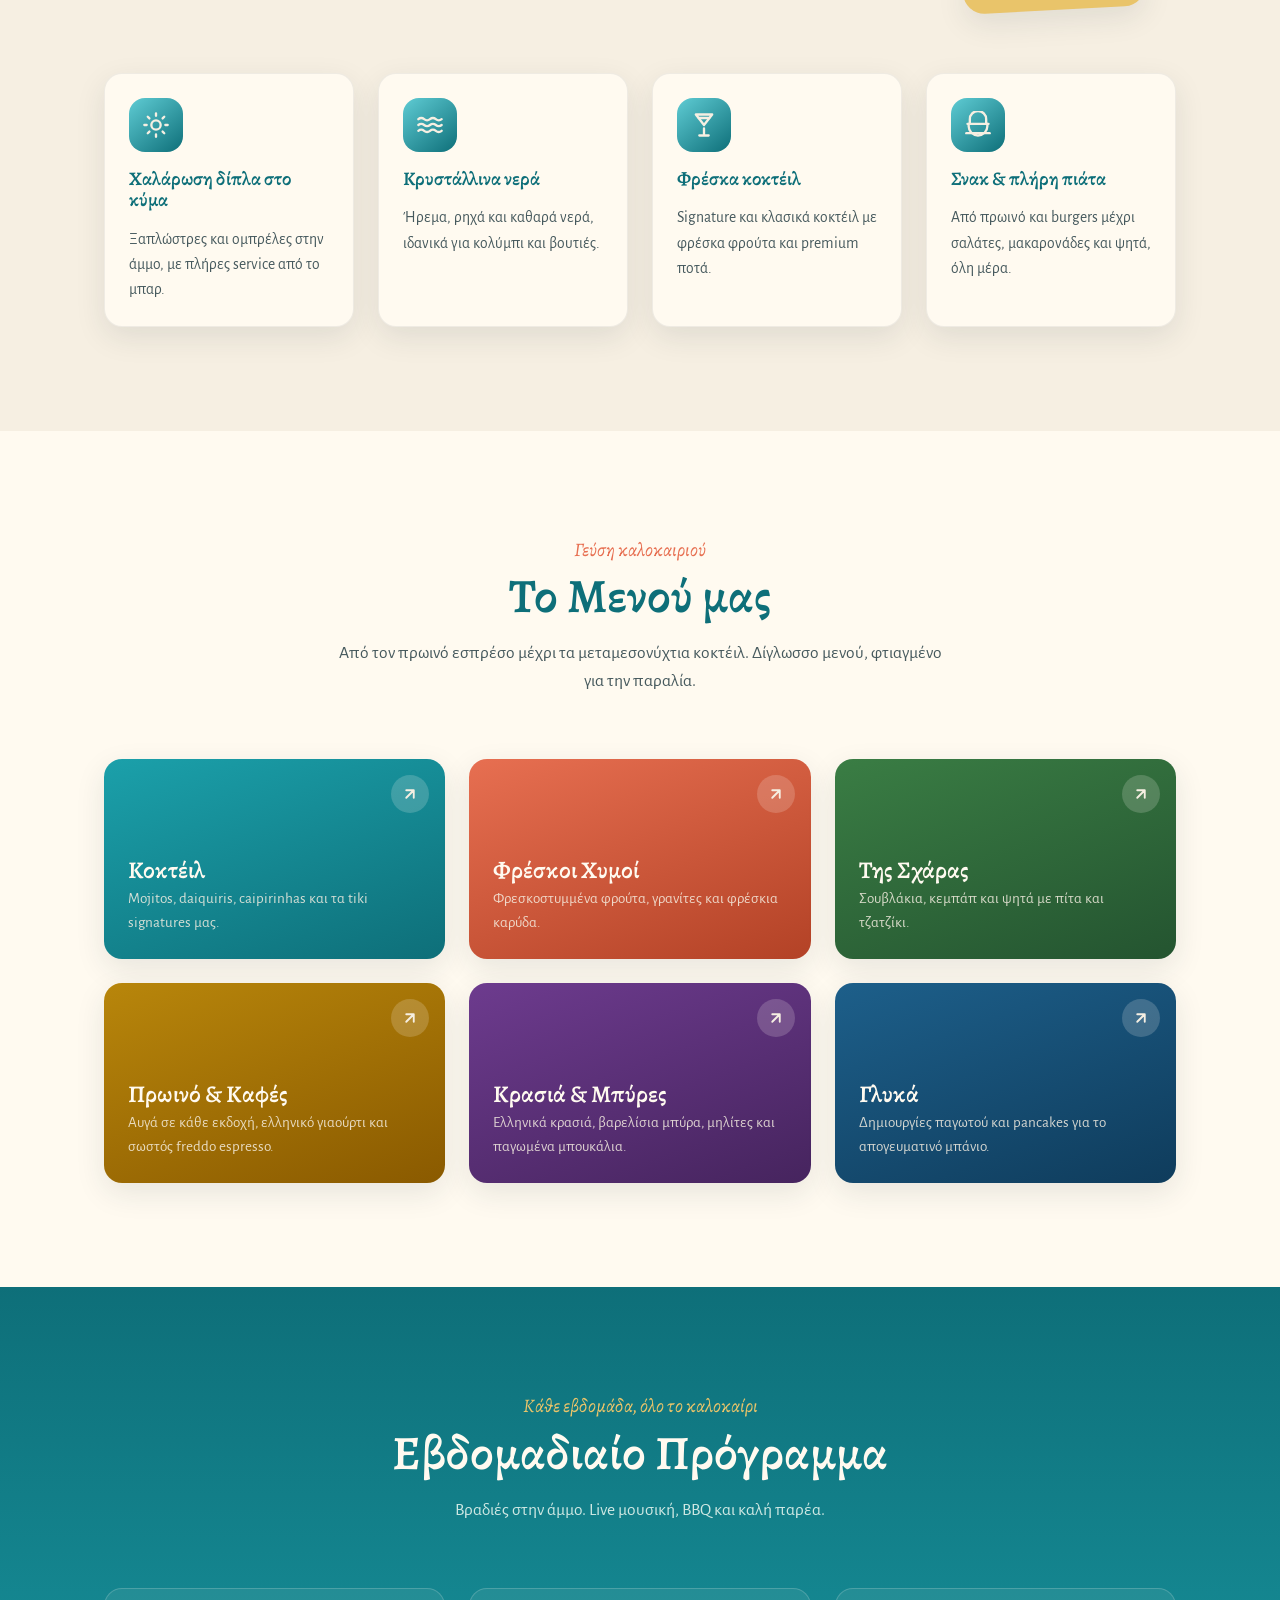
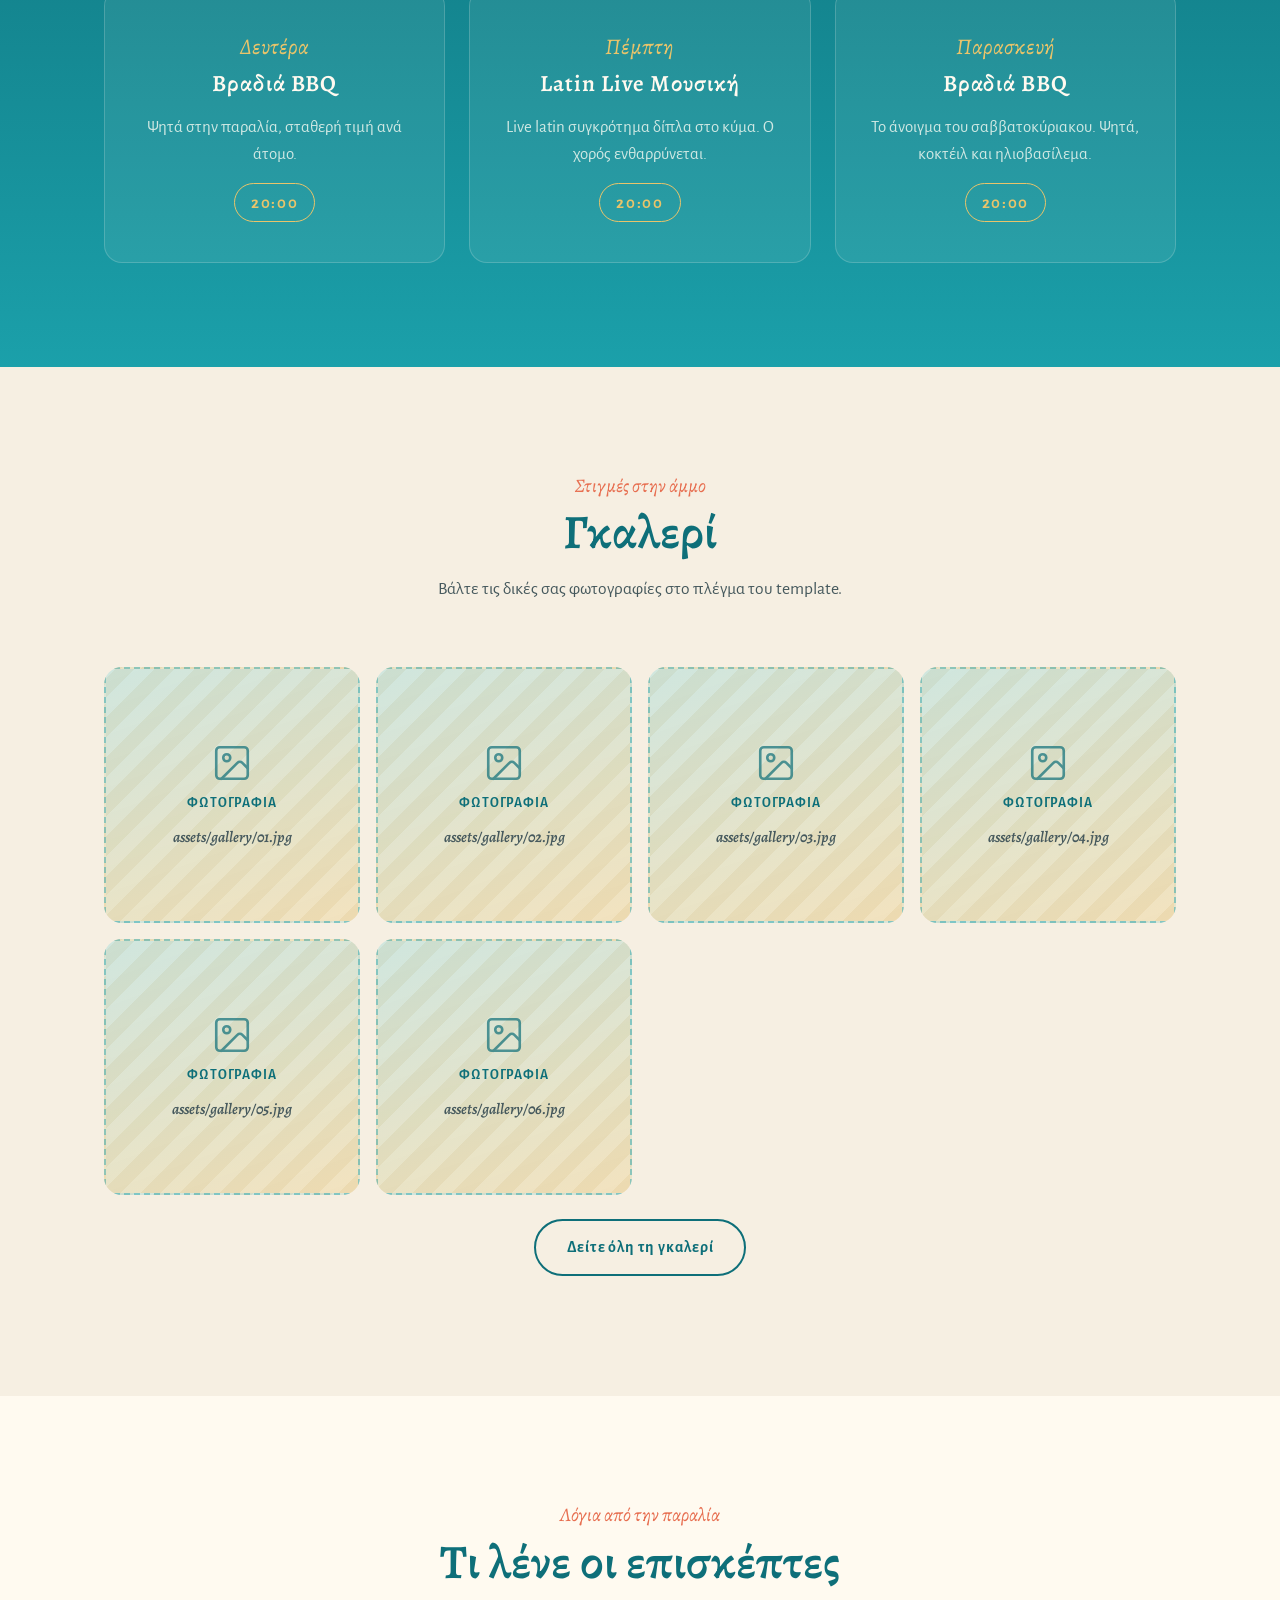
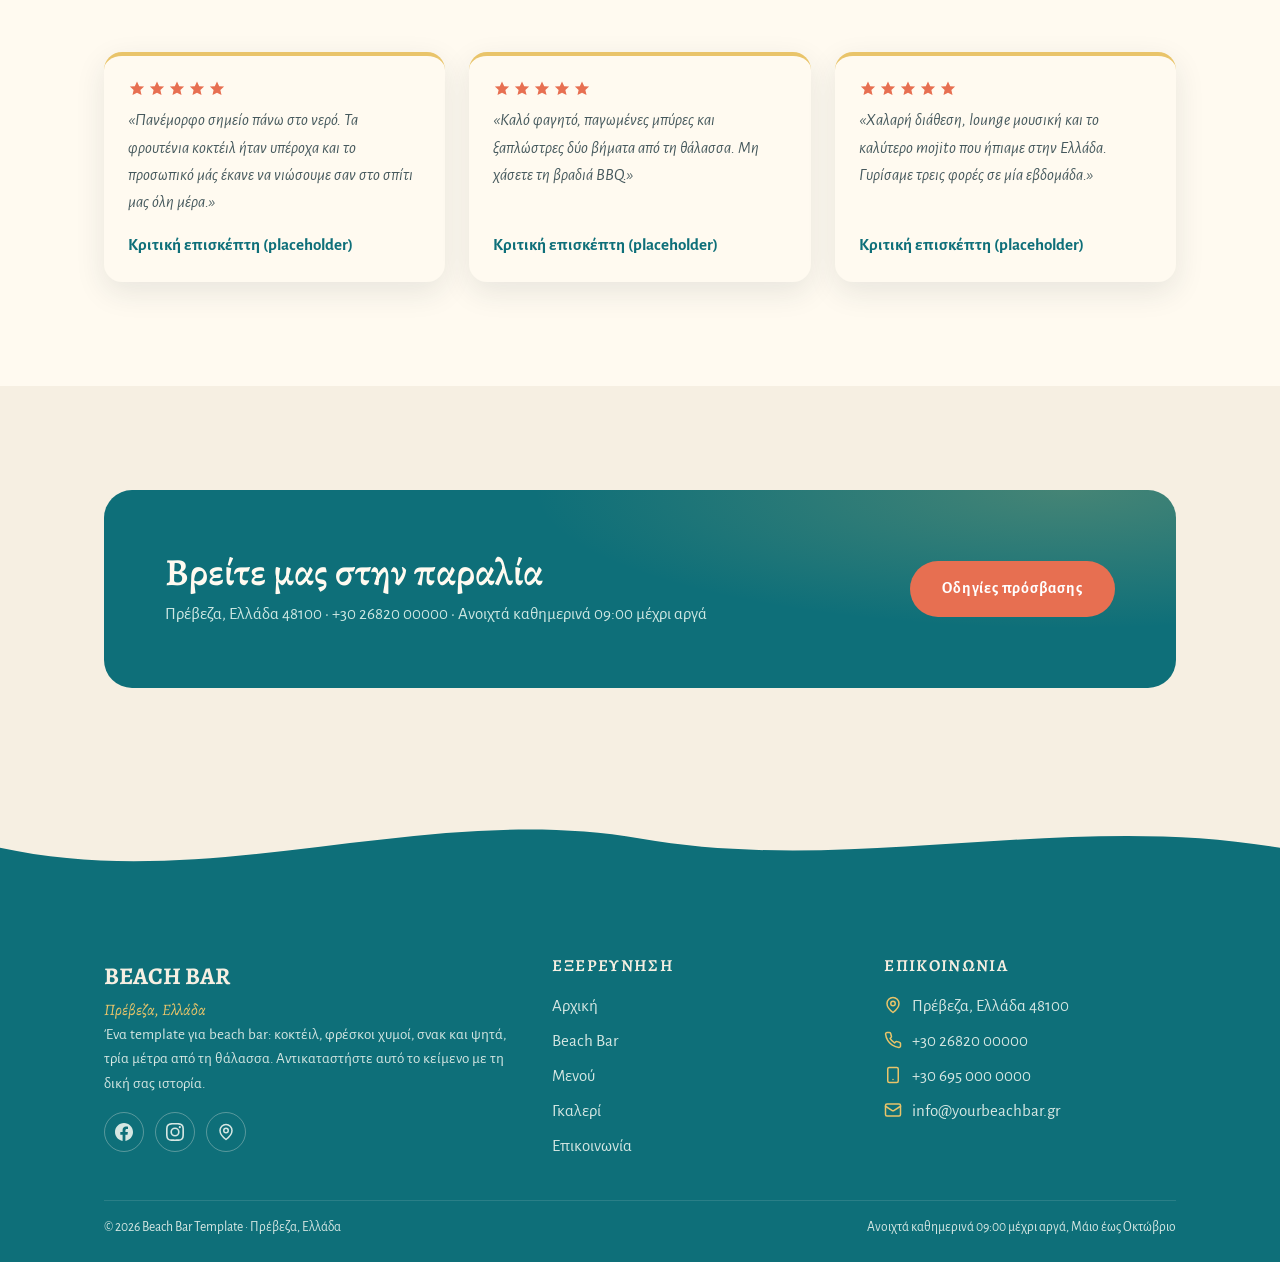
==== commit 10d9de16: "﻿Optimize hero images, add skip-link, print menu, edit-doc notes - Hero: ship WebP plus responsive v" ====
--- a/index.html
+++ b/index.html
@@ -64,6 +64,7 @@
   <link rel="stylesheet" href="styles.css">
 </head>
 <body>
+  <a class="skip-link" href="#main">Μετάβαση στο περιεχόμενο</a>
 
   <!-- top bar -->
   <div class="topbar">
@@ -105,7 +106,7 @@
     </div>
   </header>
 
-  <main>
+  <main id="main">
     <!-- hero -->
     <section class="hero">
       <div class="hero-aerial" aria-hidden="true">
--- a/styles.css
+++ b/styles.css
@@ -252,9 +252,20 @@
   position: absolute;
   inset: 0;
   z-index: 0;
-  background-image: url('assets/hero.jpg');
   background-size: cover;
   background-position: center 40%;
+  /* hero.jpg is the universal fallback; browsers that can use WebP get the
+     lighter file. Mobile loads a smaller image (see media query below). */
+  background-image: url('assets/hero.jpg');
+  background-image: -webkit-image-set(url('assets/hero.webp') type('image/webp'), url('assets/hero.jpg') type('image/jpeg'));
+  background-image: image-set(url('assets/hero.webp') type('image/webp'), url('assets/hero.jpg') type('image/jpeg'));
+}
+@media (max-width: 768px) {
+  .hero-photo {
+    background-image: url('assets/hero-mobile.jpg');
+    background-image: -webkit-image-set(url('assets/hero-mobile.webp') type('image/webp'), url('assets/hero-mobile.jpg') type('image/jpeg'));
+    background-image: image-set(url('assets/hero-mobile.webp') type('image/webp'), url('assets/hero-mobile.jpg') type('image/jpeg'));
+  }
 }
 .hero-scrim {
   position: absolute;
@@ -511,6 +522,102 @@
   height: 100%;
   object-fit: cover;
   z-index: 1;
+  cursor: zoom-in;
+}
+
+/* ---------- gallery lightbox (drag / swipe carousel) ---------- */
+.lightbox {
+  position: fixed;
+  inset: 0;
+  z-index: 1000;
+  background: rgba(18, 28, 30, 0.95);
+  backdrop-filter: blur(6px);
+  opacity: 0;
+  visibility: hidden;
+  transition: opacity 0.3s var(--ease), visibility 0.3s;
+}
+.lightbox.open { opacity: 1; visibility: visible; }
+.lb-stage { position: absolute; inset: 0; overflow: hidden; touch-action: pan-y; cursor: grab; }
+.lb-stage.dragging { cursor: grabbing; }
+.lb-track { display: flex; height: 100%; will-change: transform; }
+.lb-track.anim { transition: transform 0.42s cubic-bezier(0.22, 0.61, 0.36, 1); }
+.lb-slide { flex: 0 0 100%; height: 100%; display: flex; align-items: center; justify-content: center; padding: 10vh 5vw; }
+.lb-slide img {
+  max-width: 92vw;
+  max-height: 74vh;
+  object-fit: contain;
+  border-radius: 10px;
+  box-shadow: 0 30px 80px rgba(0, 0, 0, 0.5);
+  -webkit-user-drag: none;
+  user-select: none;
+}
+.lb-counter {
+  position: absolute;
+  top: clamp(1rem, 3.5vh, 1.7rem);
+  left: 0; right: 0;
+  text-align: center;
+  color: var(--sand);
+  font-weight: 700;
+  font-size: 0.85rem;
+  letter-spacing: 0.22em;
+  font-variant-numeric: tabular-nums;
+  pointer-events: none;
+  text-shadow: 0 1px 6px rgba(0, 0, 0, 0.6);
+}
+.lb-cap {
+  position: absolute;
+  top: clamp(2.6rem, 6.5vh, 3.5rem);
+  left: 0; right: 0;
+  text-align: center;
+  color: var(--gold);
+  font-family: var(--font-script);
+  font-style: italic;
+  font-size: clamp(1.1rem, 2.6vw, 1.45rem);
+  padding: 0 1.5rem;
+  pointer-events: none;
+  text-shadow: 0 1px 12px rgba(0, 0, 0, 0.6);
+}
+.lightbox button {
+  position: absolute;
+  z-index: 2;
+  display: flex;
+  align-items: center;
+  justify-content: center;
+  border: none;
+  cursor: pointer;
+  transition: background 0.2s var(--ease), transform 0.15s var(--ease);
+}
+.lb-close {
+  top: clamp(1rem, 3.5vh, 1.6rem);
+  right: clamp(1rem, 4vw, 1.8rem);
+  width: 46px; height: 46px;
+  border-radius: 50%;
+  color: var(--sand);
+  background: rgba(246, 239, 226, 0.12);
+  border: 1px solid rgba(246, 239, 226, 0.25);
+}
+.lb-close:hover { background: rgba(246, 239, 226, 0.22); }
+.lb-close svg { width: 20px; height: 20px; }
+.lb-prev, .lb-next {
+  top: 50%;
+  transform: translateY(-50%);
+  width: 56px; height: 56px;
+  border-radius: 50%;
+  color: #fff;
+  background: var(--sea);
+  box-shadow: 0 8px 24px rgba(0, 0, 0, 0.3);
+}
+.lb-prev { left: clamp(0.8rem, 3vw, 1.8rem); }
+.lb-next { right: clamp(0.8rem, 3vw, 1.8rem); }
+.lb-prev:hover, .lb-next:hover { background: var(--sea-deep); }
+.lb-prev:active, .lb-next:active { transform: translateY(-50%) scale(0.9); }
+.lb-prev svg, .lb-next svg { width: 28px; height: 28px; }
+@media (max-width: 768px) {
+  .lb-prev, .lb-next { width: 46px; height: 46px; }
+  .lb-prev svg, .lb-next svg { width: 24px; height: 24px; }
+}
+@media (prefers-reduced-motion: reduce) {
+  .lightbox, .lb-track.anim { transition: none; }
 }
 
 /* ---------- reviews ---------- */
@@ -946,6 +1053,57 @@
   }
 }
 
+/* ---------- skip to content (keyboard / screen-reader) ---------- */
+.skip-link {
+  position: absolute;
+  left: 0.5rem;
+  top: 0.5rem;
+  z-index: 2000;
+  background: var(--sea-deep);
+  color: var(--sand);
+  padding: 0.7rem 1.2rem;
+  border-radius: 10px;
+  font-weight: 700;
+  text-decoration: none;
+  transform: translateY(-150%);
+  transition: transform 0.2s var(--ease);
+}
+.skip-link:focus { transform: translateY(0); outline: 3px solid var(--coral); outline-offset: 2px; }
+
+/* ---------- print / save-as-PDF (menu) ---------- */
+.menu-print {
+  display: inline-flex;
+  align-items: center;
+  gap: 0.5rem;
+  margin-top: var(--space-3);
+  padding: 0.7rem 1.5rem;
+  border-radius: 999px;
+  border: 2px solid var(--sand);
+  background: transparent;
+  color: var(--sand);
+  font-weight: 700;
+  font-size: 0.95rem;
+  cursor: pointer;
+  transition: background 0.2s var(--ease), color 0.2s var(--ease);
+}
+.menu-print:hover { background: var(--sand); color: var(--sea-deep); }
+.menu-print svg { width: 18px; height: 18px; }
+@media print {
+  .topbar, .site-header, .menu-chips, .nav-toggle, .lang-switch, .skip-link,
+  .cookie-banner, .lightbox, .site-footer, .menu-print, .menu-hero p,
+  .menu-hero .kicker { display: none !important; }
+  body { background: #fff; color: #000; }
+  body::after { display: none; }
+  .menu-hero { background: #fff !important; color: #000 !important; padding-block: 0.5rem 0; }
+  .menu-hero h1 { color: #000 !important; }
+  .menu-section { padding-block: 1rem !important; background: #fff !important; break-inside: auto; }
+  .menu-section-head h2, .menu-item-name, .menu-item-name .gr-name,
+  .menu-item-desc, .menu-item-price, .menu-section-head .gr, .menu-legal p { color: #000 !important; }
+  .menu-zigzag { color: #888 !important; }
+  .menu-item { break-inside: avoid; }
+  a { color: #000 !important; text-decoration: none; }
+}
+
 /* ---------- reduced motion ---------- */
 @media (prefers-reduced-motion: reduce) {
   html { scroll-behavior: auto; }
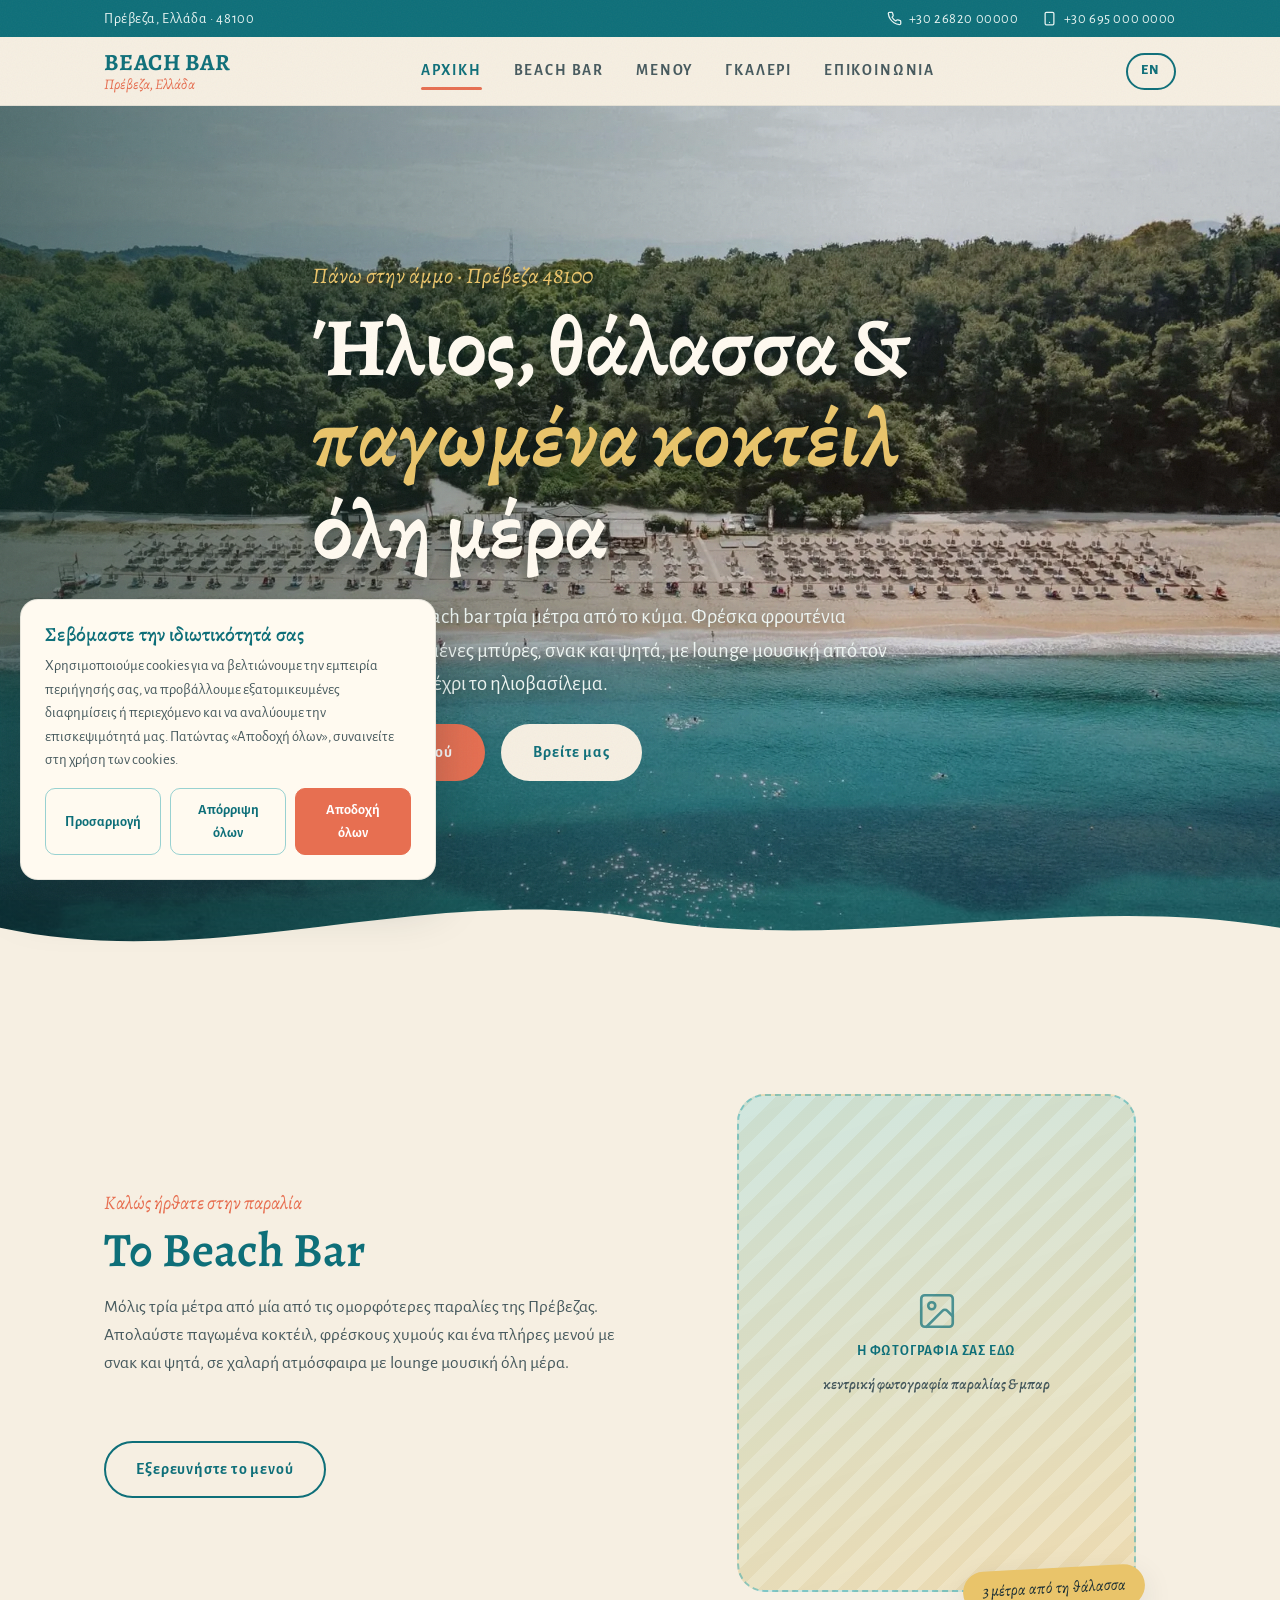
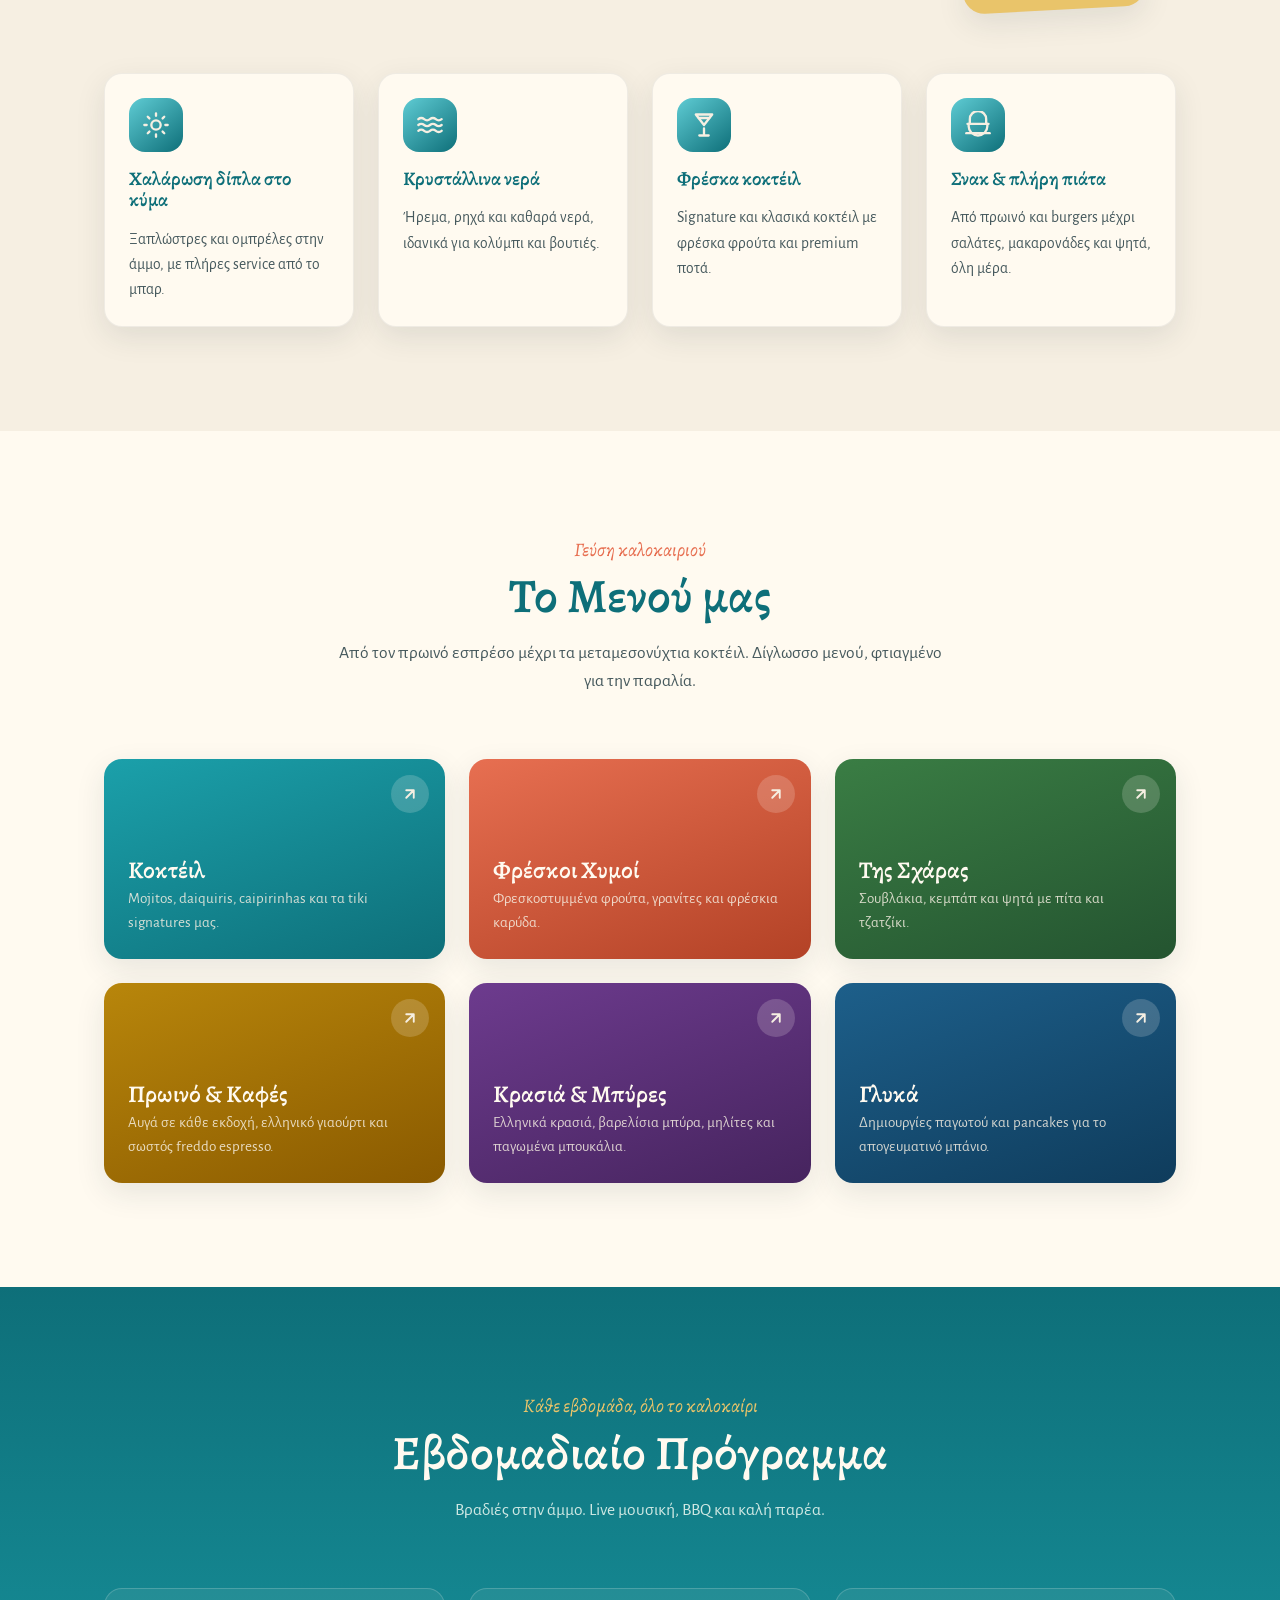
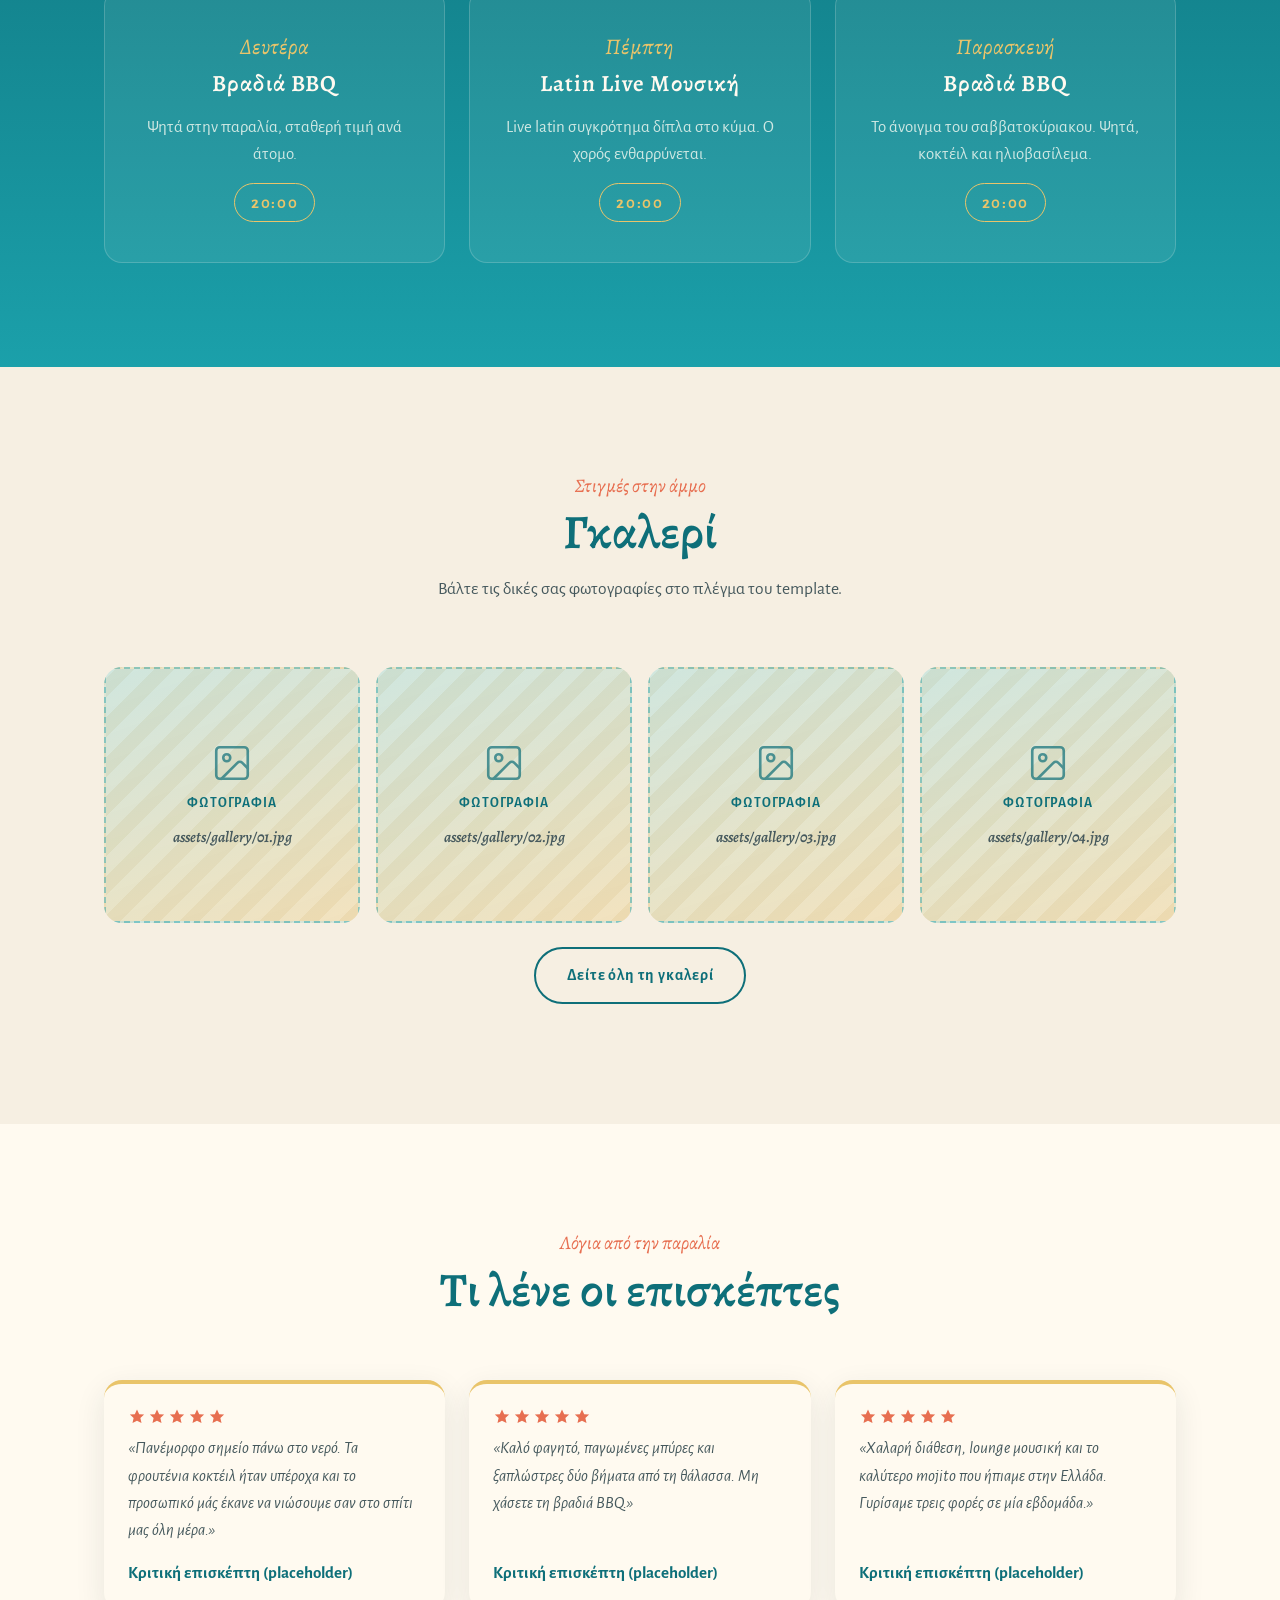
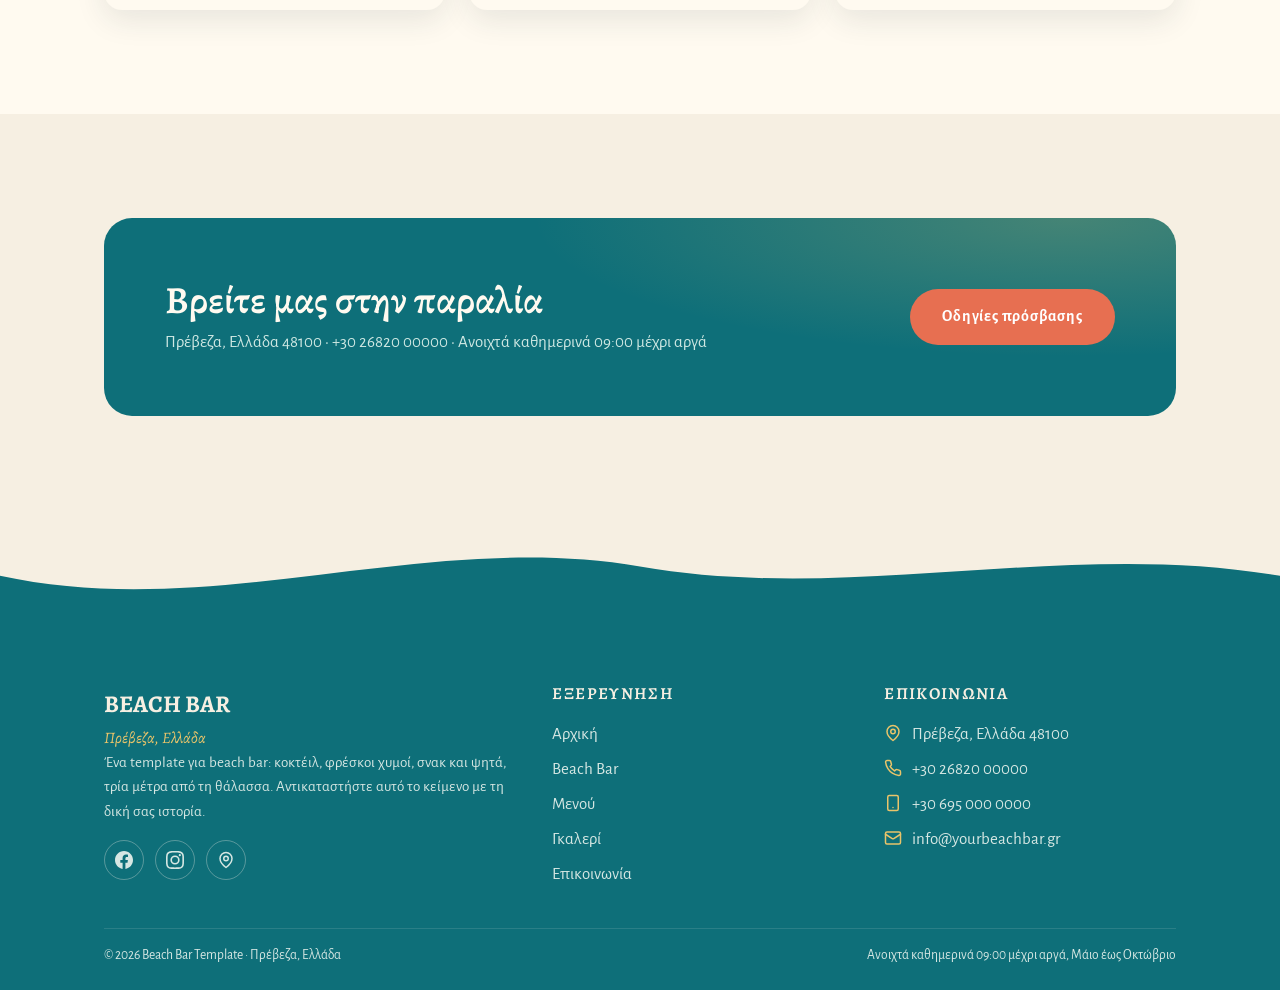
==== commit c9839960: "﻿Gallery: center lightbox image, title at bottom, homepage shows 4, staggered load - Lightbox: drop " ====
--- a/index.html
+++ b/index.html
@@ -359,8 +359,8 @@
           <h2>Γκαλερί</h2>
           <p>Βάλτε τις δικές σας φωτογραφίες στο πλέγμα του template.</p>
         </div>
-        <!-- Shows the first photos from assets/gallery/ automatically (up to 8). -->
-        <div class="gallery-grid reveal" data-gallery="assets/gallery/" data-gallery-limit="8" data-gallery-fallback="6"></div>
+        <!-- Always shows the first 4 photos from assets/gallery/; the Gallery page shows them all. -->
+        <div class="gallery-grid reveal" data-gallery="assets/gallery/" data-gallery-limit="4" data-gallery-fallback="4"></div>
         <p style="text-align:center; margin-top: var(--space-3);">
           <a class="btn btn-outline" href="gallery.html">Δείτε όλη τη γκαλερί</a>
         </p>
--- a/styles.css
+++ b/styles.css
@@ -524,6 +524,12 @@
   z-index: 1;
   cursor: zoom-in;
 }
+/* staggered rise-in as each photo enters the viewport (loaded in bunches) */
+.gallery-item.gi-fade { opacity: 0; transform: translateY(18px); transition: opacity 0.6s var(--ease), transform 0.6s var(--ease); }
+.gallery-item.gi-fade.gi-in { opacity: 1; transform: none; }
+@media (prefers-reduced-motion: reduce) {
+  .gallery-item.gi-fade { opacity: 1; transform: none; transition: none; }
+}
 
 /* ---------- gallery lightbox (drag / swipe carousel) ---------- */
 .lightbox {
@@ -541,9 +547,9 @@
 .lb-stage.dragging { cursor: grabbing; }
 .lb-track { display: flex; height: 100%; will-change: transform; }
 .lb-track.anim { transition: transform 0.42s cubic-bezier(0.22, 0.61, 0.36, 1); }
-.lb-slide { flex: 0 0 100%; height: 100%; display: flex; align-items: center; justify-content: center; padding: 10vh 5vw; }
+.lb-slide { flex: 0 0 100%; height: 100%; display: flex; align-items: center; justify-content: center; padding: 8vh 0; }
 .lb-slide img {
-  max-width: 92vw;
+  max-width: 90vw;
   max-height: 74vh;
   object-fit: contain;
   border-radius: 10px;
@@ -566,7 +572,7 @@
 }
 .lb-cap {
   position: absolute;
-  top: clamp(2.6rem, 6.5vh, 3.5rem);
+  bottom: clamp(1.2rem, 5vh, 2.6rem);
   left: 0; right: 0;
   text-align: center;
   color: var(--gold);
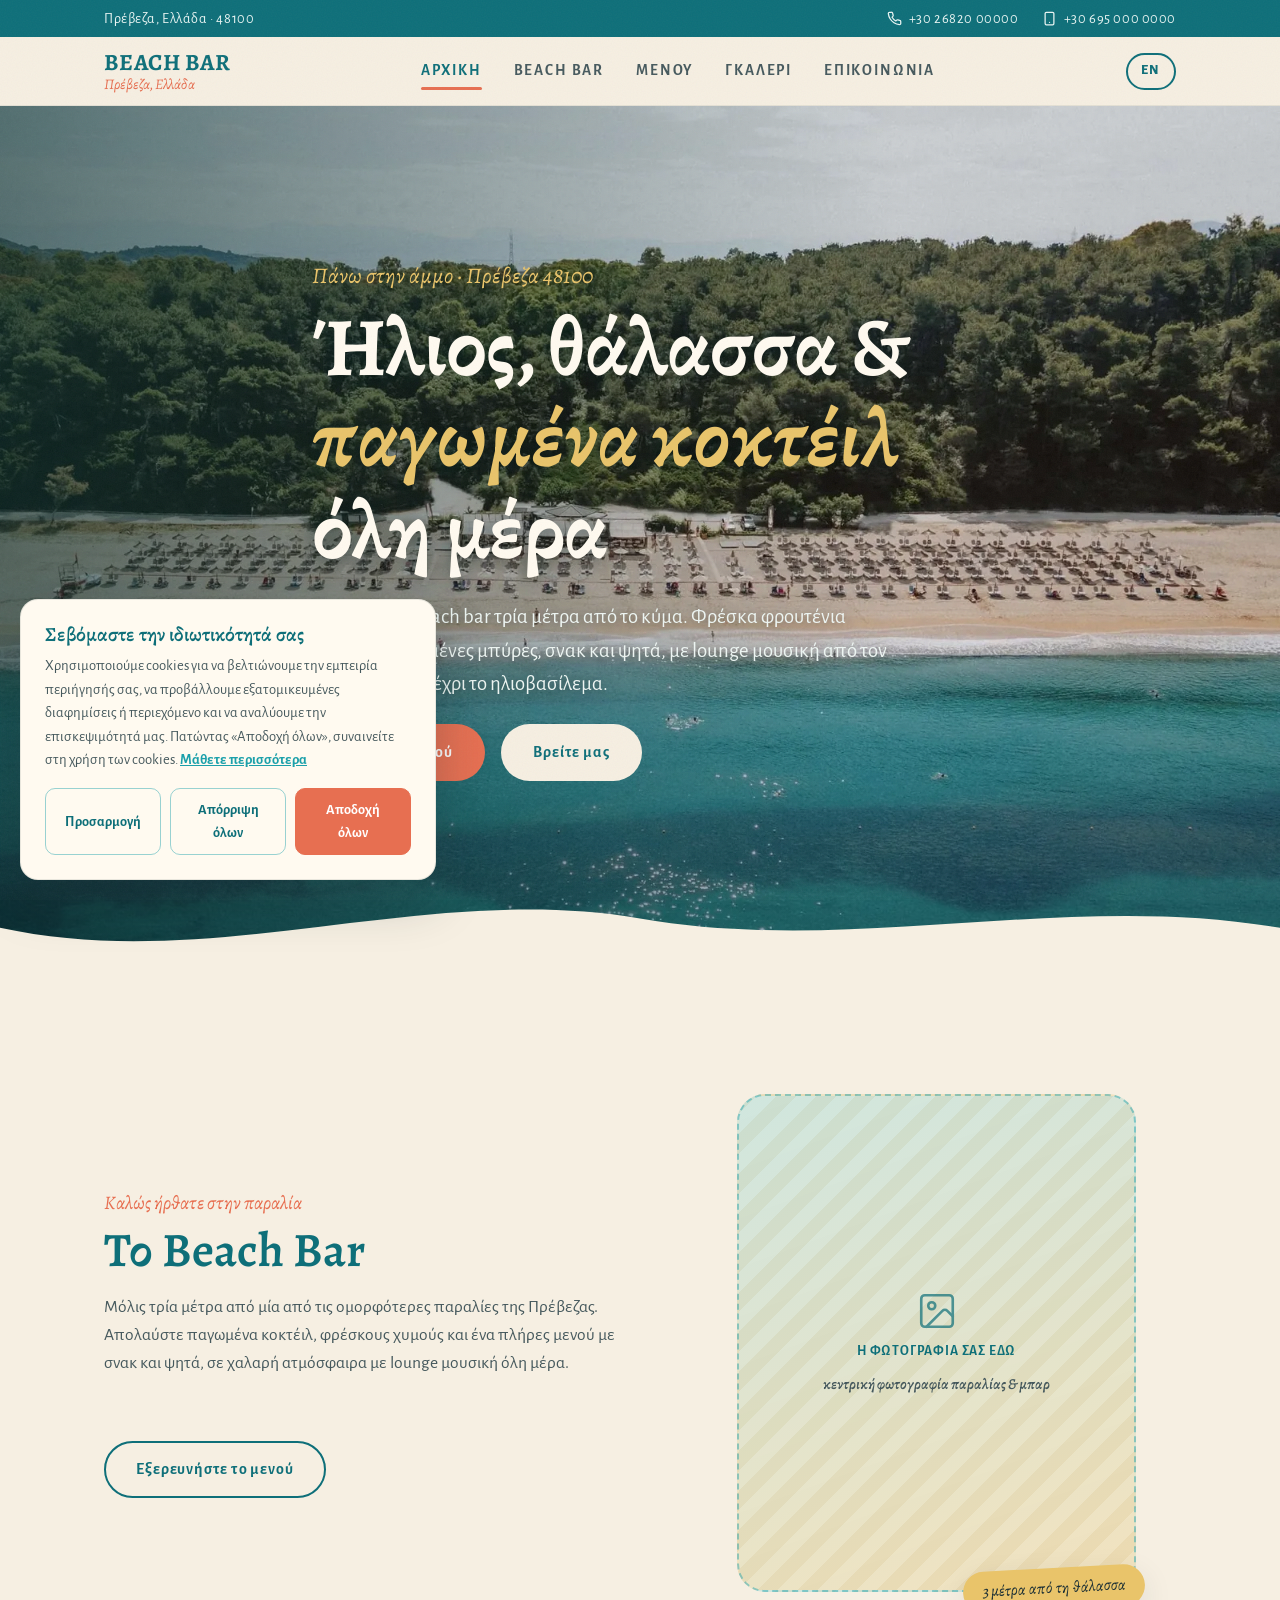
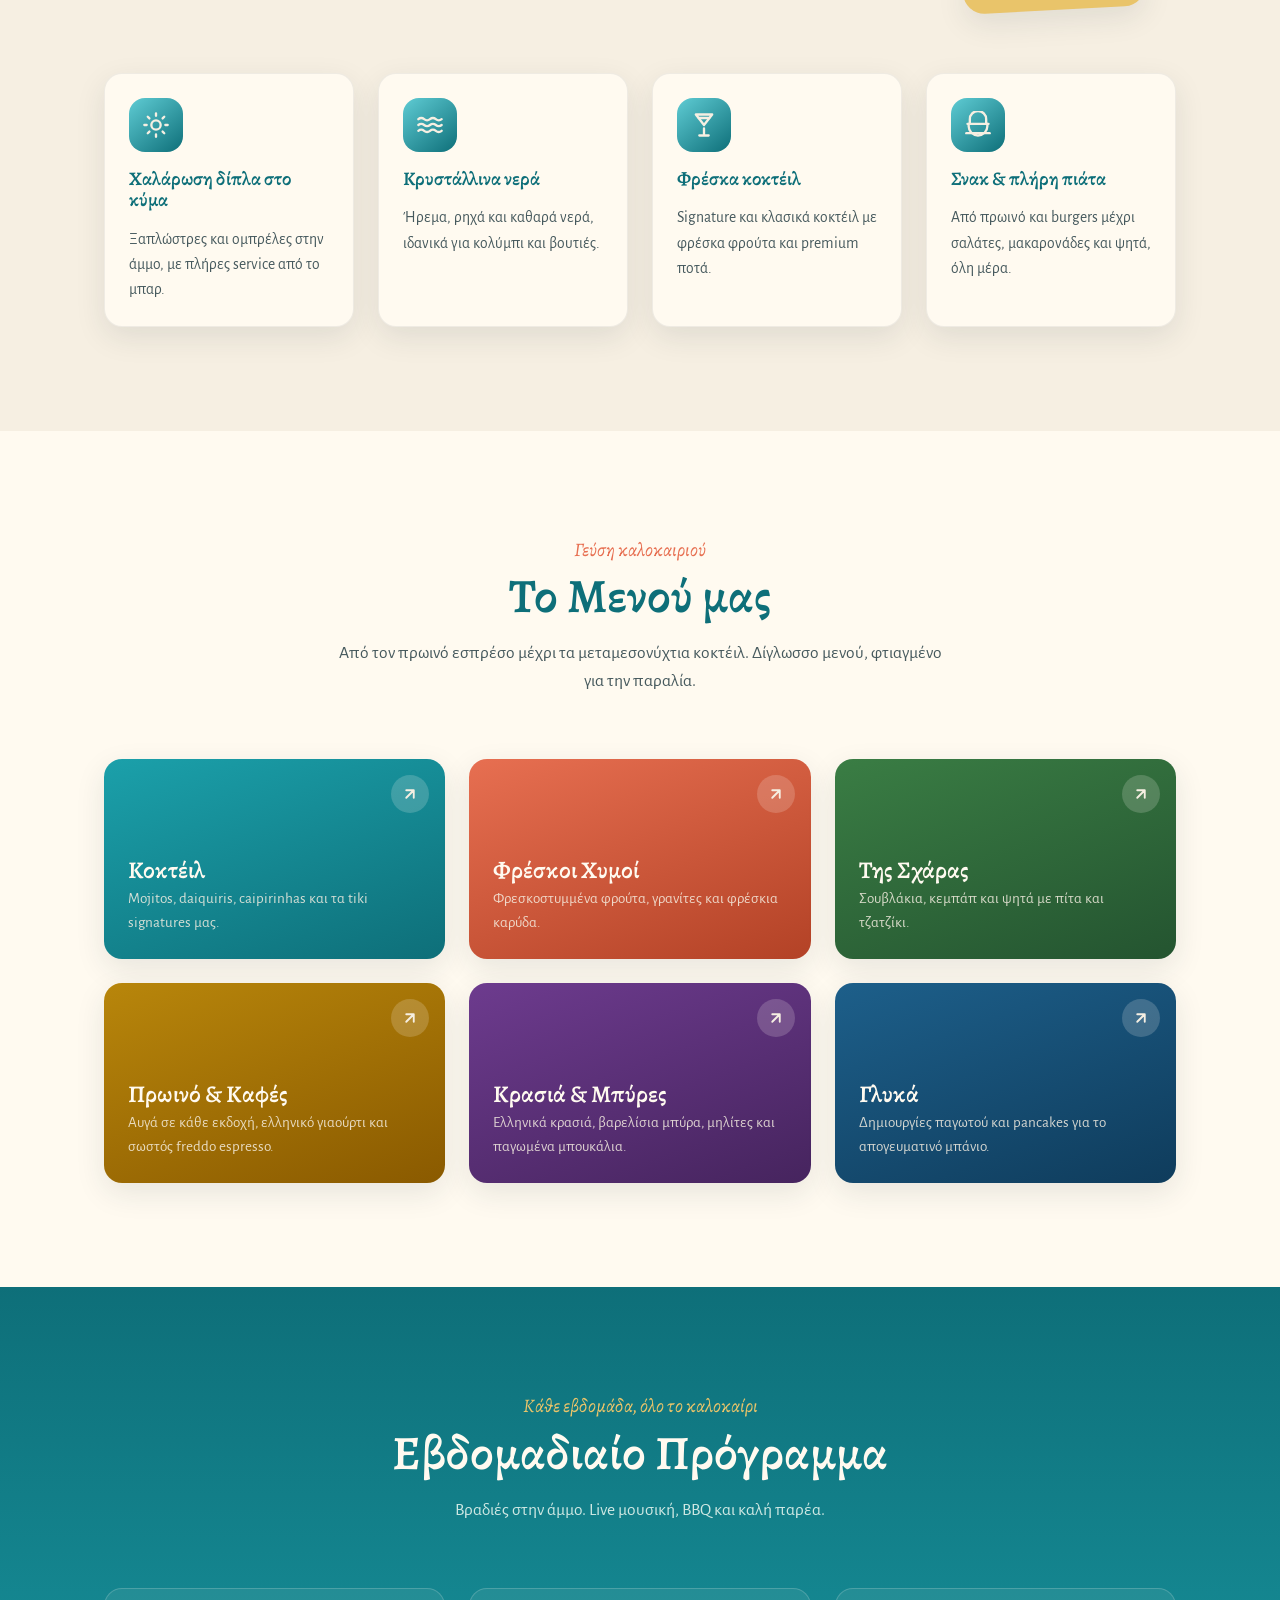
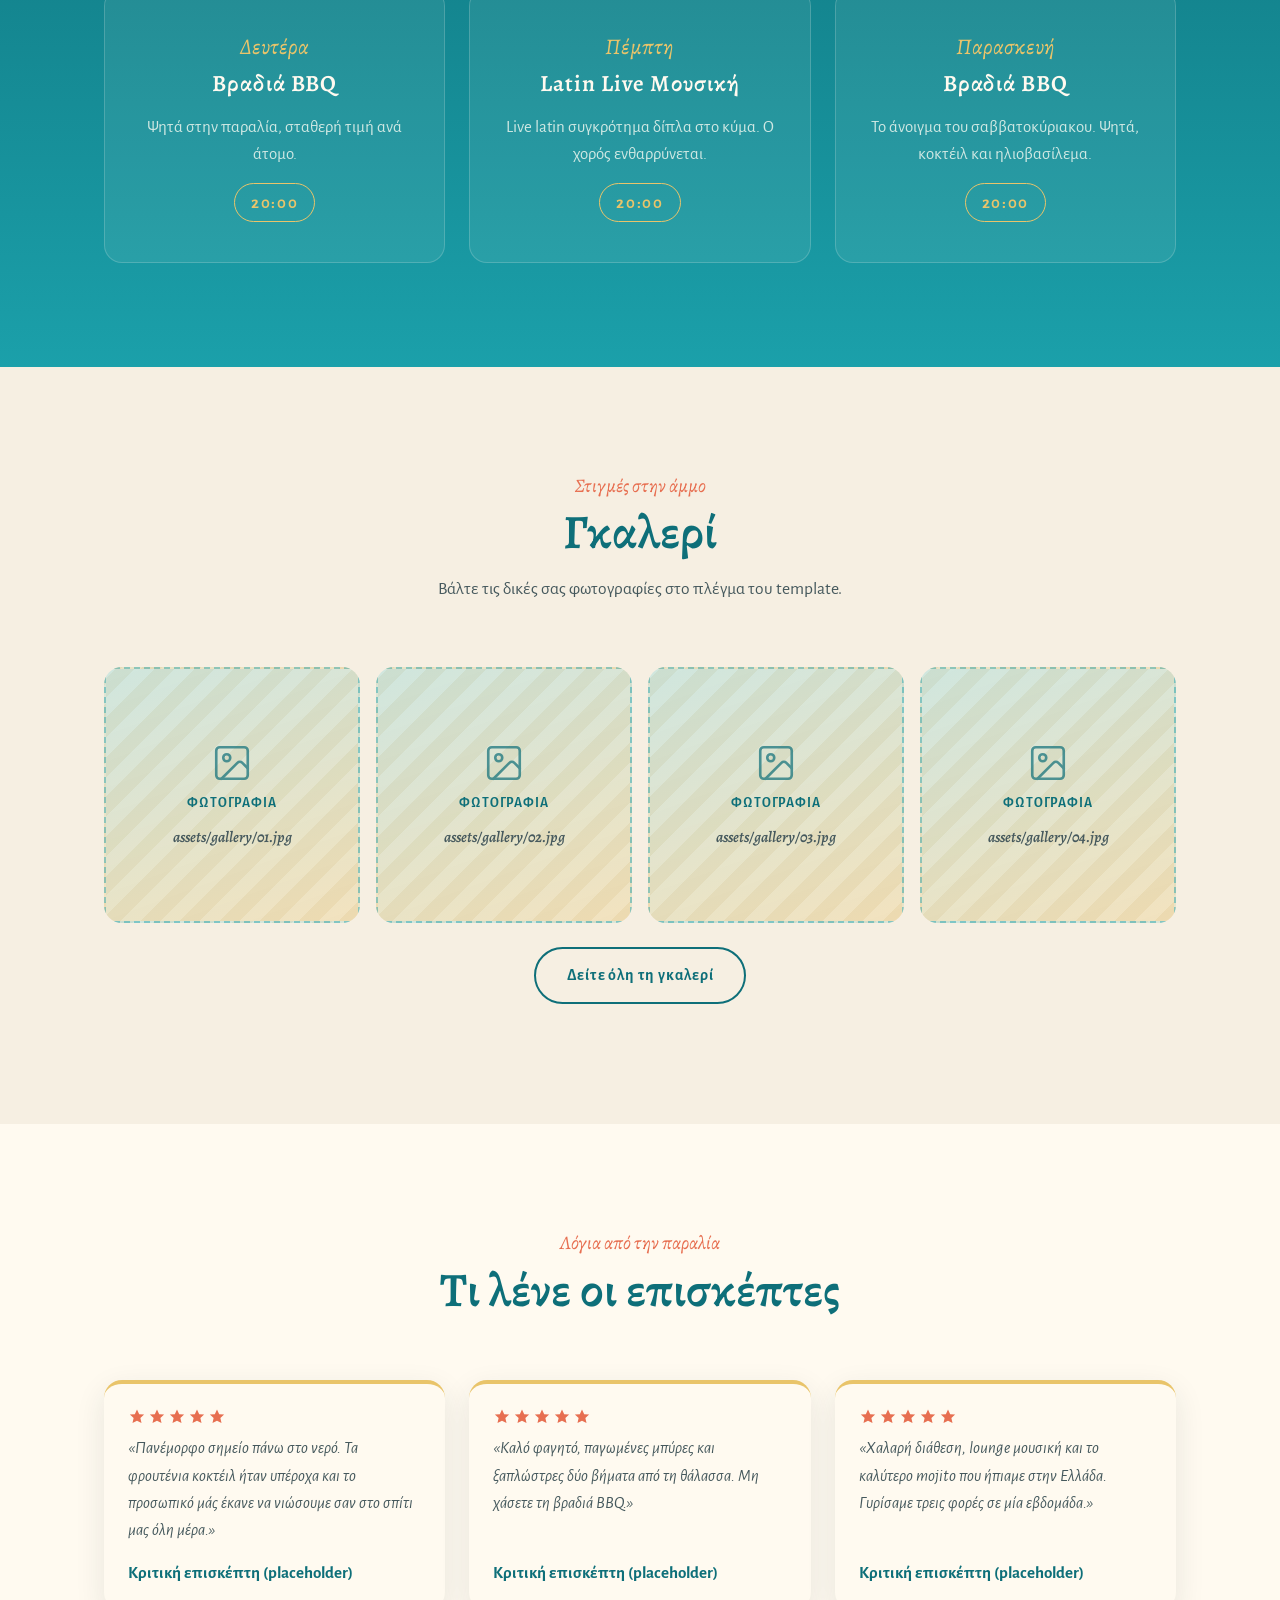
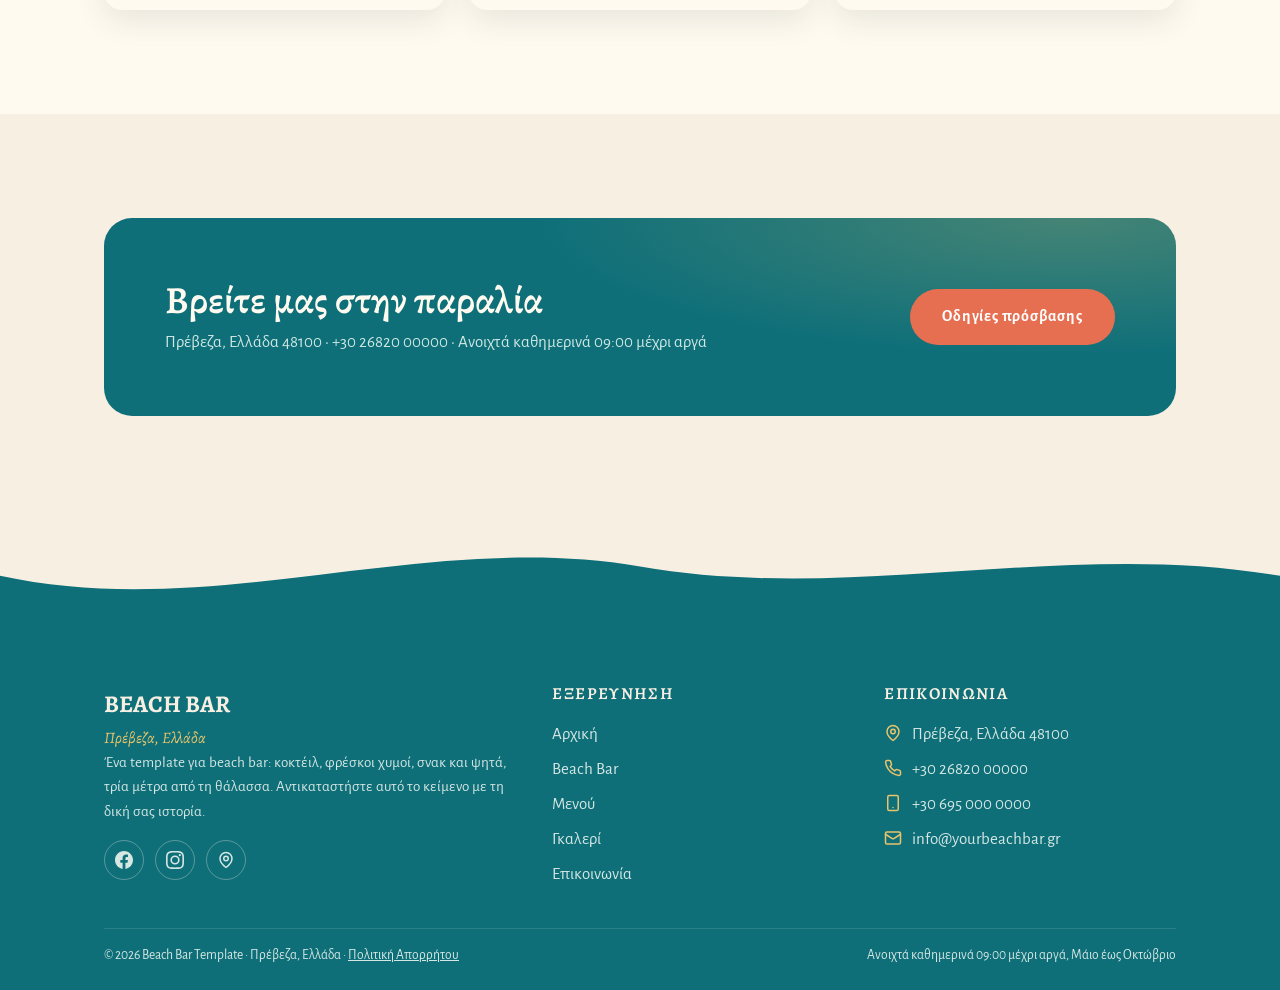
==== commit 9d5159b9: "Pre-launch: privacy policy, favicon pack, live map, cookie/footer links - Add bilingual privacy & co" ====
--- a/index.html
+++ b/index.html
@@ -25,6 +25,10 @@
   <meta name="twitter:description" content="Κοκτέιλ, φρέσκοι χυμοί, σνακ και ψητά πάνω στην παραλία της Πρέβεζας.">
   <meta name="twitter:image" content="https://www.yourbeachbar.gr/og-image.jpg">
   <link rel="icon" href="data:image/svg+xml,%3Csvg xmlns='http://www.w3.org/2000/svg' viewBox='0 0 100 100'%3E%3Crect width='100' height='100' rx='20' fill='%23f6efe2'/%3E%3Ccircle cx='50' cy='42' r='20' fill='%23e9c46a'/%3E%3Cpath d='M0 76 Q25 60 50 76 T100 76 V100 H0 Z' fill='%231ba0aa'/%3E%3C/svg%3E">
+  <link rel="icon" type="image/png" sizes="32x32" href="favicon-32.png">
+  <link rel="icon" type="image/png" sizes="16x16" href="favicon-16.png">
+  <link rel="apple-touch-icon" href="apple-touch-icon.png">
+  <link rel="manifest" href="site.webmanifest">
   <script type="application/ld+json">
   {
     "@context": "https://schema.org",
@@ -482,7 +486,7 @@
         </div>
       </div>
       <div class="footer-bottom">
-        <span>&copy; 2026 Beach Bar Template &middot; Πρέβεζα, Ελλάδα</span>
+        <span>&copy; 2026 Beach Bar Template &middot; Πρέβεζα, Ελλάδα &middot; <a href="privacy.html">Πολιτική Απορρήτου</a></span>
         <span>Ανοιχτά καθημερινά 09:00 μέχρι αργά, Μάιο έως Οκτώβριο</span>
       </div>
     </div>
--- a/styles.css
+++ b/styles.css
@@ -557,9 +557,11 @@
   -webkit-user-drag: none;
   user-select: none;
 }
+/* counter and caption hug the image; their exact top is set in JS so they
+   sit just above / just below whatever size the current photo is. */
 .lb-counter {
   position: absolute;
-  top: clamp(1rem, 3.5vh, 1.7rem);
+  top: 1.5rem;
   left: 0; right: 0;
   text-align: center;
   color: var(--sand);
@@ -572,7 +574,7 @@
 }
 .lb-cap {
   position: absolute;
-  bottom: clamp(1.2rem, 5vh, 2.6rem);
+  top: 80vh;
   left: 0; right: 0;
   text-align: center;
   color: var(--gold);
@@ -1014,6 +1016,8 @@
   color: var(--ink-soft);
   margin-bottom: var(--space-2);
 }
+.cookie-policy-link { color: var(--sea); text-decoration: underline; font-weight: 600; }
+.cookie-policy-link:hover { color: var(--sea-deep); }
 .cookie-actions { display: flex; flex-wrap: wrap; gap: 0.6rem; }
 .cookie-btn {
   flex: 1;
@@ -1058,6 +1062,33 @@
     max-width: none;
   }
 }
+
+/* ---------- legal page (privacy / cookies) ---------- */
+.legal-page { max-width: 52rem; }
+.legal-page h2 { color: var(--sea-deep); font-size: clamp(1.3rem, 3vw, 1.7rem); margin-top: var(--space-4); }
+.legal-page p, .legal-page li { color: var(--ink-soft); font-size: 1.05rem; line-height: 1.7; }
+.legal-page ul { padding-left: 1.2rem; margin-bottom: var(--space-2); }
+.legal-page li { margin-bottom: 0.4rem; }
+.legal-page a { color: var(--sea-deep); text-decoration: underline; }
+.legal-note {
+  background: var(--paper);
+  border: 1px solid rgba(233, 196, 106, 0.6);
+  border-radius: var(--radius);
+  padding: var(--space-2) var(--space-3);
+  margin-bottom: var(--space-3);
+}
+.footer-bottom a { color: inherit; text-decoration: underline; transition: color 0.2s var(--ease); }
+.footer-bottom a:hover { color: var(--gold); }
+
+/* ---------- contact map ---------- */
+.map-embed {
+  margin-top: var(--space-4);
+  border-radius: var(--radius-lg);
+  overflow: hidden;
+  box-shadow: var(--shadow-soft);
+}
+.map-embed iframe { display: block; width: 100%; height: clamp(280px, 40vh, 420px); border: 0; }
+.map-actions { margin-top: var(--space-2); text-align: center; }
 
 /* ---------- skip to content (keyboard / screen-reader) ---------- */
 .skip-link {
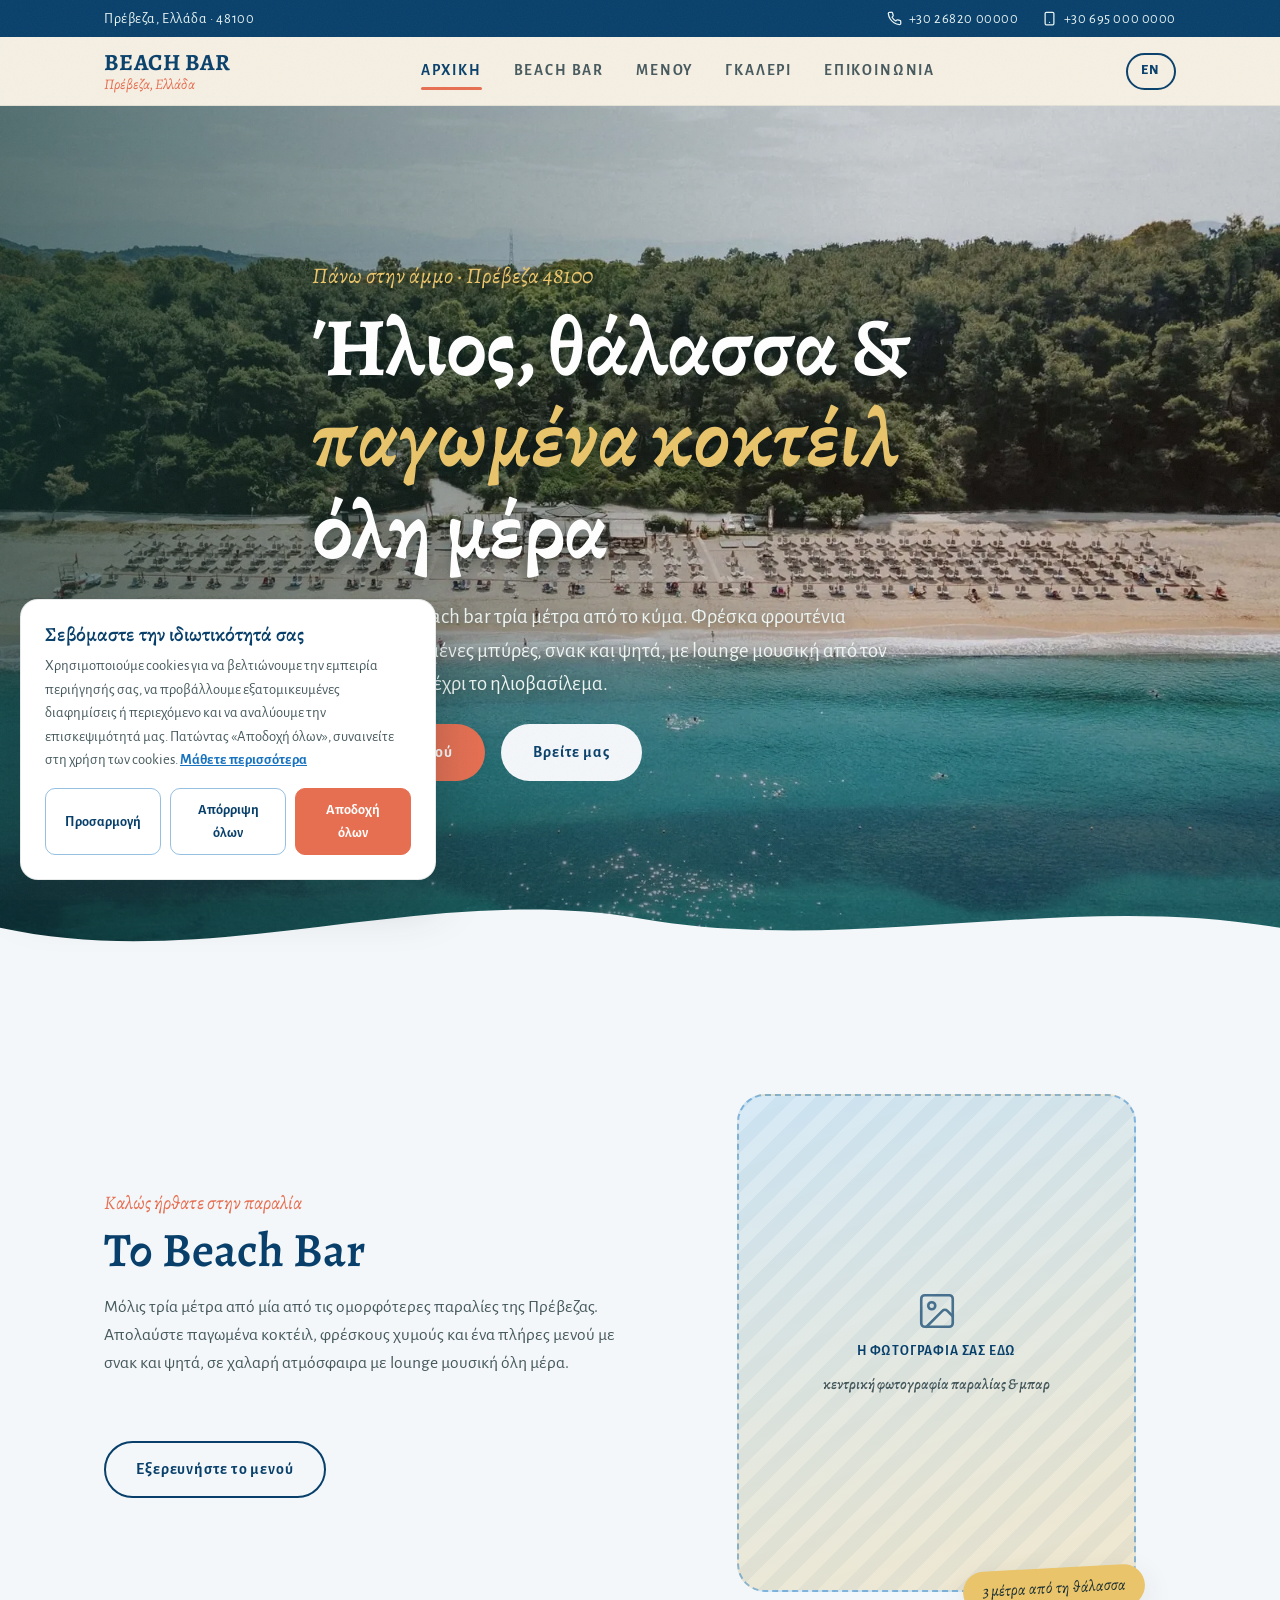
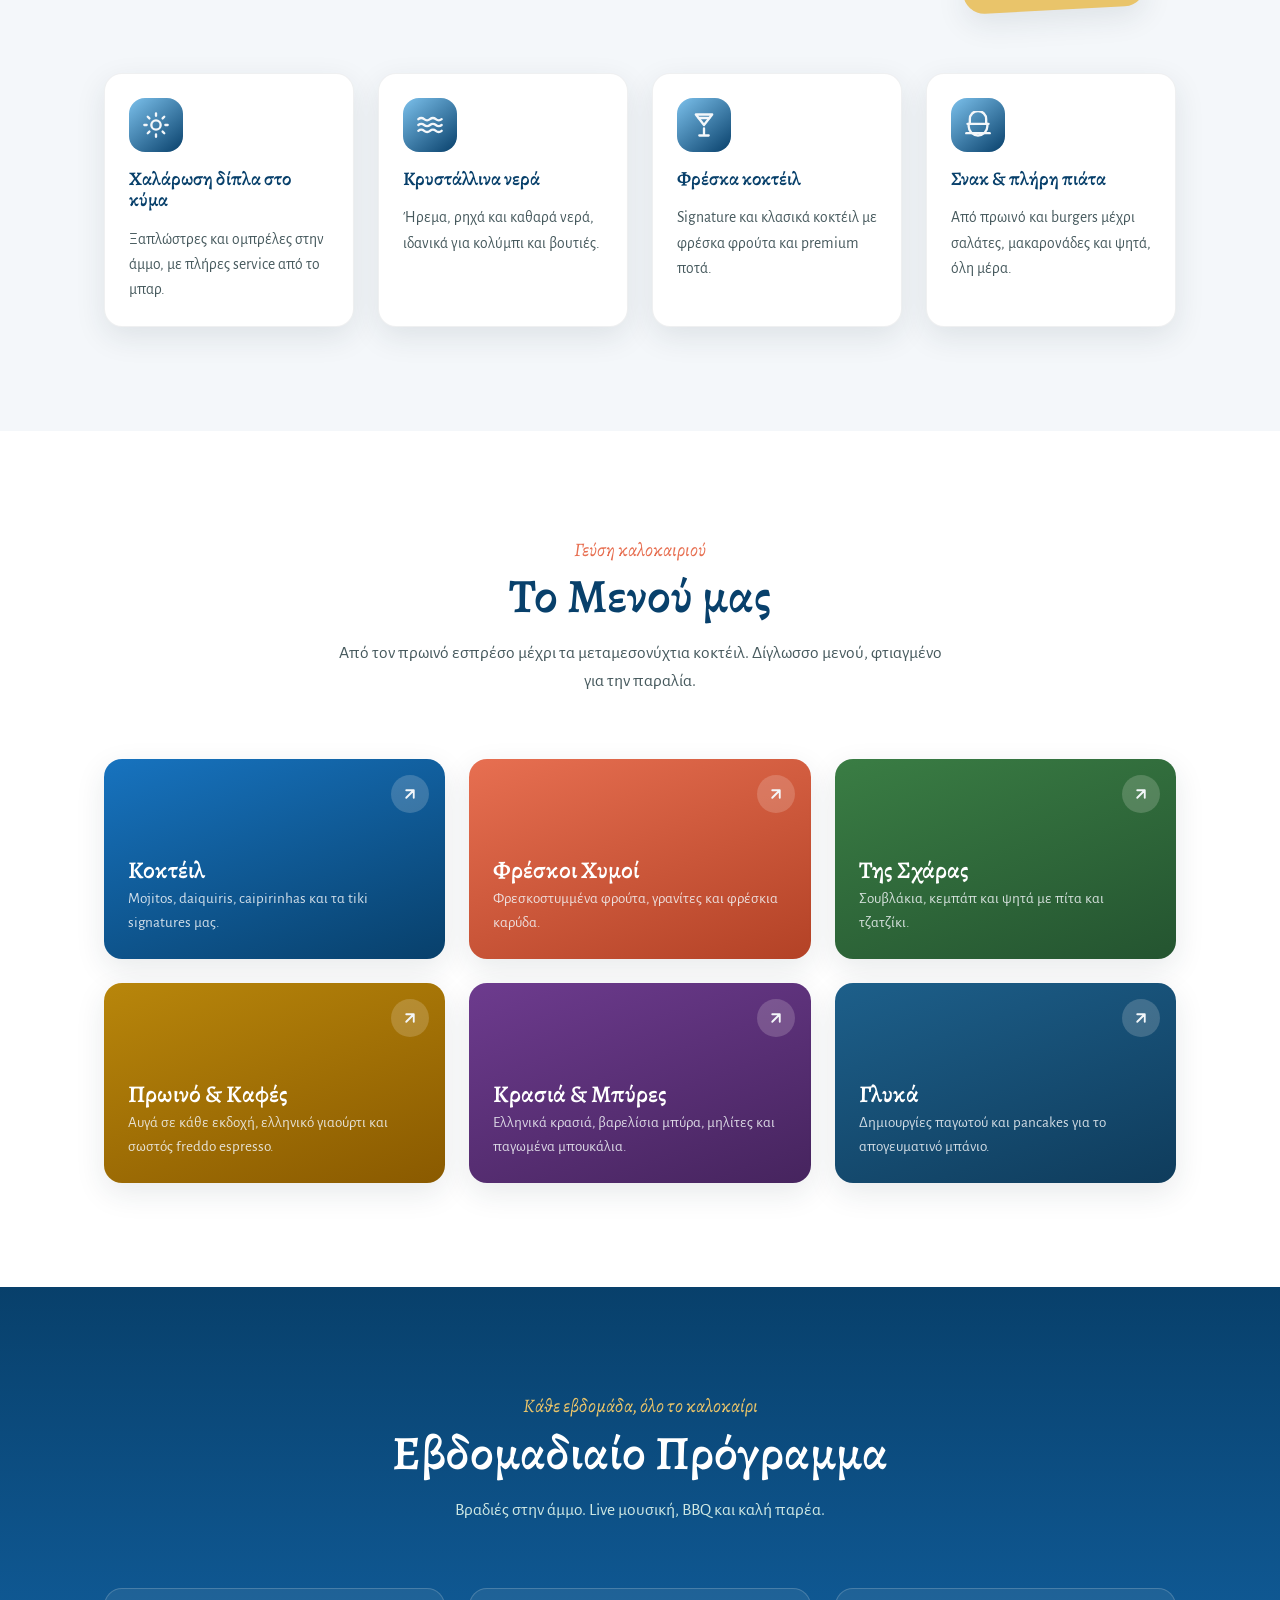
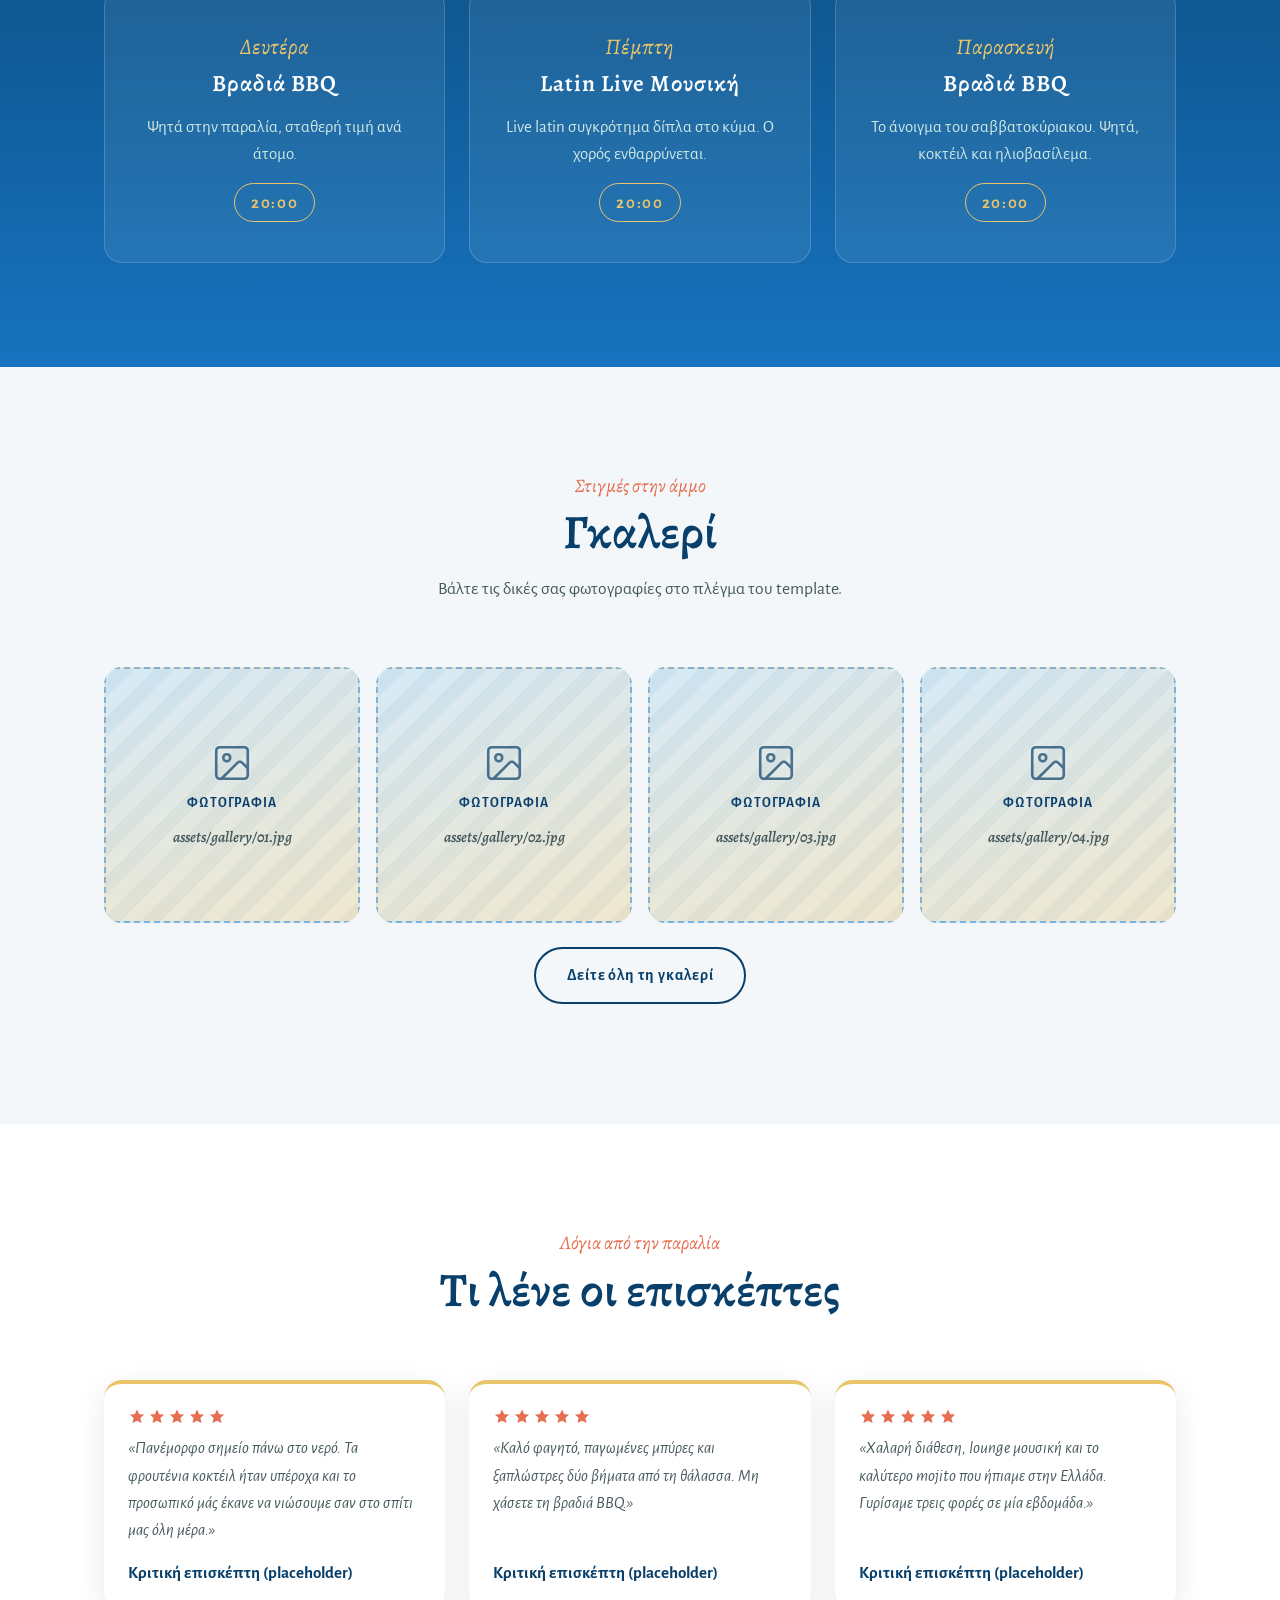
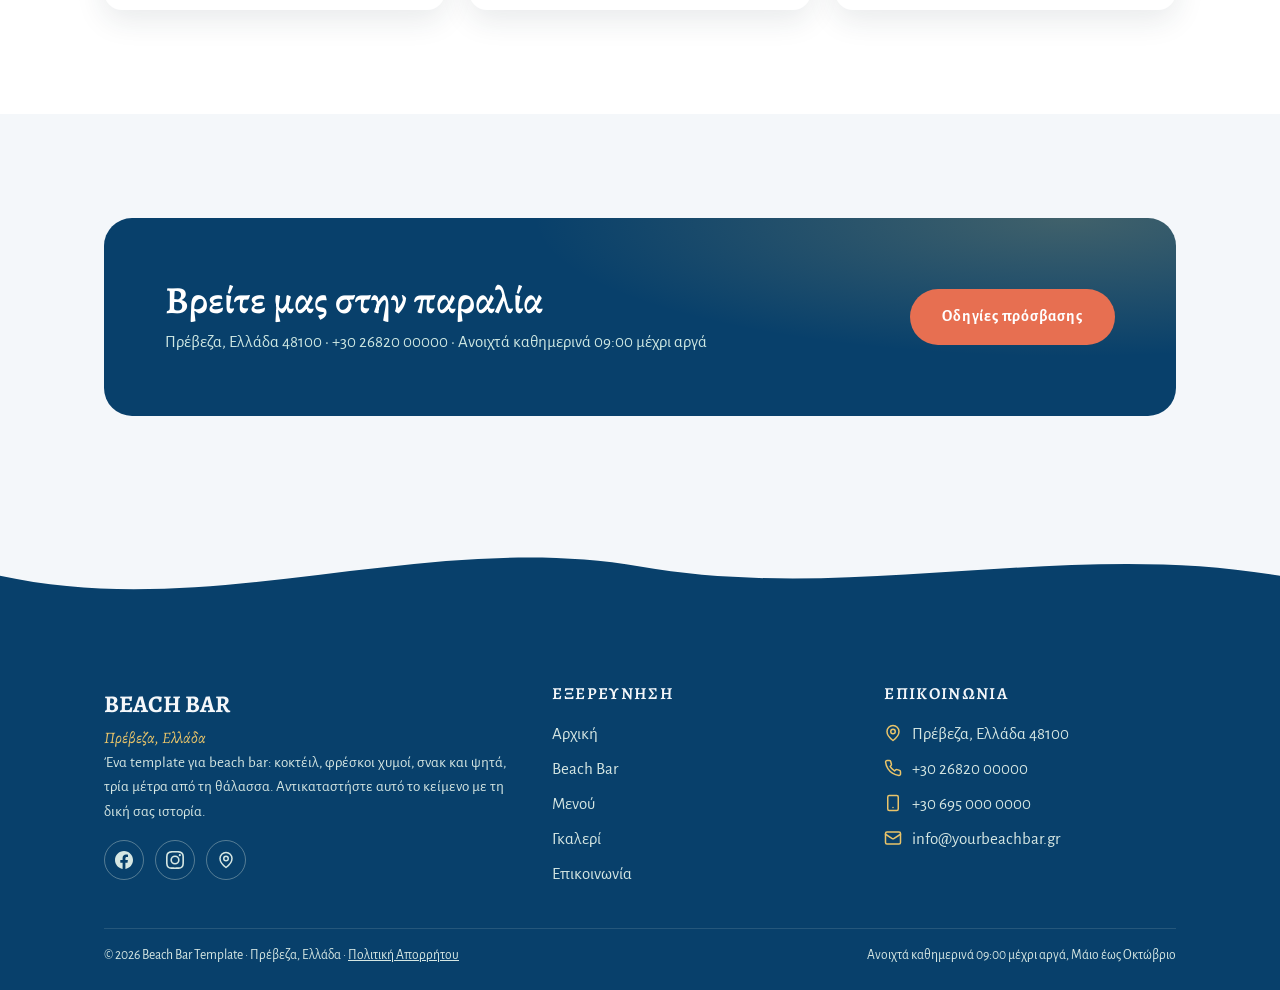
==== commit b893259a: "Switch palette to Santorini Domes (whitewash + cobalt + gold) Recolour the sea family to Aegean coba" ====
--- a/index.html
+++ b/index.html
@@ -6,7 +6,7 @@
   <title>Beach Bar Πρέβεζα | Κοκτέιλ &amp; Φαγητό δίπλα στη θάλασσα</title>
   <meta name="description" content="Beach bar στην Πρέβεζα, 48100. Κοκτέιλ, φρέσκοι χυμοί, πρωινό, σνακ και ψητά, τρία μέτρα από τη θάλασσα. Ανοιχτά καθημερινά 09:00 μέχρι αργά.">
   <meta name="robots" content="index, follow">
-  <meta name="theme-color" content="#0e6f79">
+  <meta name="theme-color" content="#08406b">
   <!-- SEO: replace yourbeachbar.gr with your real domain everywhere -->
   <link rel="canonical" href="https://www.yourbeachbar.gr/">
   <link rel="alternate" hreflang="el" href="https://www.yourbeachbar.gr/">
@@ -24,7 +24,7 @@
   <meta name="twitter:title" content="Beach Bar Πρέβεζα | Κοκτέιλ &amp; Φαγητό δίπλα στη θάλασσα">
   <meta name="twitter:description" content="Κοκτέιλ, φρέσκοι χυμοί, σνακ και ψητά πάνω στην παραλία της Πρέβεζας.">
   <meta name="twitter:image" content="https://www.yourbeachbar.gr/og-image.jpg">
-  <link rel="icon" href="data:image/svg+xml,%3Csvg xmlns='http://www.w3.org/2000/svg' viewBox='0 0 100 100'%3E%3Crect width='100' height='100' rx='20' fill='%23f6efe2'/%3E%3Ccircle cx='50' cy='42' r='20' fill='%23e9c46a'/%3E%3Cpath d='M0 76 Q25 60 50 76 T100 76 V100 H0 Z' fill='%231ba0aa'/%3E%3C/svg%3E">
+  <link rel="icon" href="data:image/svg+xml,%3Csvg xmlns='http://www.w3.org/2000/svg' viewBox='0 0 100 100'%3E%3Crect width='100' height='100' rx='20' fill='%23f4f7fa'/%3E%3Ccircle cx='50' cy='42' r='20' fill='%23e9c46a'/%3E%3Cpath d='M0 76 Q25 60 50 76 T100 76 V100 H0 Z' fill='%231773bf'/%3E%3C/svg%3E">
   <link rel="icon" type="image/png" sizes="32x32" href="favicon-32.png">
   <link rel="icon" type="image/png" sizes="16x16" href="favicon-16.png">
   <link rel="apple-touch-icon" href="apple-touch-icon.png">
@@ -119,7 +119,7 @@
             <g id="umb">
               <ellipse cx="9" cy="11" rx="31" ry="13" fill="#1f3236" opacity="0.16"/>
               <circle r="28" fill="#e76f51"/>
-              <g fill="#fffaf0">
+              <g fill="#ffffff">
                 <path d="M0 0 L28 0 A28 28 0 0 1 19.8 19.8 Z"/>
                 <path d="M0 0 L28 0 A28 28 0 0 1 19.8 19.8 Z" transform="rotate(90)"/>
                 <path d="M0 0 L28 0 A28 28 0 0 1 19.8 19.8 Z" transform="rotate(180)"/>
@@ -130,7 +130,7 @@
             <g id="umb2">
               <ellipse cx="9" cy="11" rx="31" ry="13" fill="#1f3236" opacity="0.16"/>
               <circle r="28" fill="#e9c46a"/>
-              <g fill="#fffaf0">
+              <g fill="#ffffff">
                 <path d="M0 0 L28 0 A28 28 0 0 1 19.8 19.8 Z"/>
                 <path d="M0 0 L28 0 A28 28 0 0 1 19.8 19.8 Z" transform="rotate(90)"/>
                 <path d="M0 0 L28 0 A28 28 0 0 1 19.8 19.8 Z" transform="rotate(180)"/>
@@ -139,7 +139,7 @@
               <circle r="3.5" fill="#1f3236"/>
             </g>
             <g id="bed">
-              <rect x="-9" y="-22" width="18" height="44" rx="5" fill="#fffaf0" stroke="#d9c9a8" stroke-width="1.5"/>
+              <rect x="-9" y="-22" width="18" height="44" rx="5" fill="#ffffff" stroke="#d9c9a8" stroke-width="1.5"/>
               <rect x="-7" y="-20" width="14" height="10" rx="3" fill="#e76f51" opacity="0.85"/>
             </g>
             <g id="palm">
@@ -158,31 +158,31 @@
             </g>
           </defs>
 
-          <rect width="1440" height="800" fill="#1ba0aa"/>
-          <path d="M0 0 H1440 V140 C1200 185 960 130 720 168 C480 205 240 140 0 190 Z" fill="#0e6f79"/>
-          <path d="M0 380 C240 345 480 405 720 372 C960 340 1200 392 1440 350 L1440 800 L0 800 Z" fill="#5fccd4"/>
-          <path d="M0 500 C240 468 480 522 720 492 C960 462 1200 508 1440 470 L1440 800 L0 800 Z" fill="#6fd4dc"/>
-          <path d="M0 590 C240 560 480 608 720 580 C960 552 1200 592 1440 556 L1440 800 L0 800 Z" fill="#b0e9ec"/>
+          <rect width="1440" height="800" fill="#1773bf"/>
+          <path d="M0 0 H1440 V140 C1200 185 960 130 720 168 C480 205 240 140 0 190 Z" fill="#08406b"/>
+          <path d="M0 380 C240 345 480 405 720 372 C960 340 1200 392 1440 350 L1440 800 L0 800 Z" fill="#7cc1ec"/>
+          <path d="M0 500 C240 468 480 522 720 492 C960 462 1200 508 1440 470 L1440 800 L0 800 Z" fill="#a9d6f2"/>
+          <path d="M0 590 C240 560 480 608 720 580 C960 552 1200 592 1440 556 L1440 800 L0 800 Z" fill="#cfe6f7"/>
           <path d="M0 650 C240 622 480 664 720 638 C960 612 1200 648 1440 614 L1440 800 L0 800 Z" fill="#e8d9ba"/>
           <path d="M0 692 C240 666 480 702 720 678 C960 654 1200 686 1440 654 L1440 800 L0 800 Z" fill="#f2e8d3"/>
 
-          <path d="M0 644 C240 616 480 658 720 632 C960 606 1200 642 1440 608" fill="none" stroke="#fffaf0" stroke-width="4" opacity="0.7"/>
-          <path d="M0 622 C240 594 480 636 720 610 C960 584 1200 620 1440 586" fill="none" stroke="#fffaf0" stroke-width="2.5" opacity="0.4"/>
+          <path d="M0 644 C240 616 480 658 720 632 C960 606 1200 642 1440 608" fill="none" stroke="#ffffff" stroke-width="4" opacity="0.7"/>
+          <path d="M0 622 C240 594 480 636 720 610 C960 584 1200 620 1440 586" fill="none" stroke="#ffffff" stroke-width="2.5" opacity="0.4"/>
 
           <g transform="translate(250,150) rotate(18)">
-            <path d="M0 60 L-26 150 M0 60 L26 150" stroke="#fffaf0" stroke-width="3" opacity="0.3" fill="none"/>
-            <rect x="-11" y="-30" width="22" height="60" rx="10" fill="#fffaf0"/>
+            <path d="M0 60 L-26 150 M0 60 L26 150" stroke="#ffffff" stroke-width="3" opacity="0.3" fill="none"/>
+            <rect x="-11" y="-30" width="22" height="60" rx="10" fill="#ffffff"/>
             <rect x="-7" y="-14" width="14" height="22" rx="6" fill="#e76f51" opacity="0.9"/>
           </g>
 
-          <g stroke="#fffaf0" fill="none" opacity="0.4">
+          <g stroke="#ffffff" fill="none" opacity="0.4">
             <circle cx="560" cy="448" r="11"/><circle cx="560" cy="448" r="19"/>
             <circle cx="700" cy="520" r="11"/><circle cx="700" cy="520" r="19"/>
             <circle cx="420" cy="545" r="11"/><circle cx="420" cy="545" r="19"/>
           </g>
-          <circle cx="560" cy="448" r="4.5" fill="#fffaf0"/>
-          <circle cx="700" cy="520" r="4.5" fill="#fffaf0"/>
-          <circle cx="420" cy="545" r="4.5" fill="#fffaf0"/>
+          <circle cx="560" cy="448" r="4.5" fill="#ffffff"/>
+          <circle cx="700" cy="520" r="4.5" fill="#ffffff"/>
+          <circle cx="420" cy="545" r="4.5" fill="#ffffff"/>
 
           <use href="#bed" transform="translate(806,690) rotate(8)"/>
           <use href="#bed" transform="translate(880,700) rotate(8)"/>
@@ -222,7 +222,7 @@
         </div>
       </div>
       <svg class="wave wave-bottom" viewBox="0 0 1440 110" preserveAspectRatio="none" aria-hidden="true">
-        <path d="M0,60 C240,110 480,10 720,50 C960,90 1200,20 1440,60 L1440,110 L0,110 Z" fill="#f6efe2"/>
+        <path d="M0,60 C240,110 480,10 720,50 C960,90 1200,20 1440,60 L1440,110 L0,110 Z" fill="#f4f7fa"/>
       </svg>
     </section>
 
@@ -433,7 +433,7 @@
   <!-- footer -->
   <footer class="site-footer">
     <svg class="wave footer-waves" viewBox="0 0 1440 110" preserveAspectRatio="none" aria-hidden="true">
-      <path d="M0,60 C240,110 480,10 720,50 C960,90 1200,20 1440,60 L1440,110 L0,110 Z" fill="#0e6f79"/>
+      <path d="M0,60 C240,110 480,10 720,50 C960,90 1200,20 1440,60 L1440,110 L0,110 Z" fill="#08406b"/>
     </svg>
     <div class="container">
       <div class="footer-grid">
--- a/styles.css
+++ b/styles.css
@@ -8,15 +8,15 @@
 
 :root {
   /* palette */
-  --sand: #f6efe2;
-  --sand-deep: #efe4cf;
-  --paper: #fffaf0;
+  --sand: #f4f7fa;
+  --sand-deep: #e6edf3;
+  --paper: #ffffff;
   --ink: #1f3236;
   --ink-soft: #46595d;
-  --sea: #1ba0aa;
-  --sea-deep: #0e6f79;
-  --sea-light: #5fccd4;
-  --aqua: #b0e9ec;
+  --sea: #1773bf;
+  --sea-deep: #08406b;
+  --sea-light: #7cc1ec;
+  --aqua: #cfe6f7;
   --coral: #e76f51;
   --coral-deep: #cf5836;
   --gold: #e9c46a;
@@ -206,7 +206,7 @@
   position: relative;
   background:
     radial-gradient(120% 90% at 85% 10%, rgba(233, 196, 106, 0.35), transparent 55%),
-    linear-gradient(180deg, #0e6f79 0%, #1ba0aa 45%, #5fccd4 100%);
+    linear-gradient(180deg, #08406b 0%, #1773bf 45%, #7cc1ec 100%);
   color: var(--sand);
   overflow: hidden;
 }
@@ -229,7 +229,7 @@
   font-weight: 700;
   letter-spacing: -0.01em;
   margin-bottom: var(--space-3);
-  color: #fffaf0;
+  color: #ffffff;
   text-shadow: 0 2px 18px rgba(4, 28, 26, 0.55);
 }
 .hero h1 em { font-style: italic; color: var(--gold); }
@@ -333,7 +333,7 @@
 }
 .section-sea .kicker { color: var(--gold); }
 .section-head h2 { font-size: clamp(2rem, 4.5vw, 3rem); color: var(--sea-deep); }
-.section-sea .section-head h2 { color: #fffaf0; }
+.section-sea .section-head h2 { color: #ffffff; }
 .section-head p { color: var(--ink-soft); font-size: 1.1rem; }
 .section-sea .section-head p { color: #cfe8e3; }
 
@@ -352,9 +352,9 @@
 .photo-ph {
   border-radius: var(--radius-lg);
   background:
-    linear-gradient(160deg, rgba(95, 204, 212, 0.25), rgba(233, 196, 106, 0.3)),
+    linear-gradient(160deg, rgba(124, 193, 236, 0.25), rgba(233, 196, 106, 0.3)),
     repeating-linear-gradient(-45deg, var(--sand-deep) 0 14px, var(--sand) 14px 28px);
-  border: 2px dashed rgba(27, 160, 170, 0.45);
+  border: 2px dashed rgba(23, 115, 191, 0.45);
   display: flex;
   flex-direction: column;
   align-items: center;
@@ -436,7 +436,7 @@
   box-shadow: var(--shadow-soft);
 }
 .menu-card:hover { transform: translateY(-6px) rotate(-0.5deg); box-shadow: var(--shadow-lift); }
-.menu-card h3 { font-size: 1.5rem; margin-bottom: 0.2rem; color: #fffaf0; }
+.menu-card h3 { font-size: 1.5rem; margin-bottom: 0.2rem; color: #ffffff; }
 .menu-card p { margin: 0; font-size: 0.95rem; opacity: 0.85; }
 .menu-card .go {
   position: absolute;
@@ -450,7 +450,7 @@
 }
 .menu-card:hover .go { background: var(--coral); transform: rotate(45deg); }
 .menu-card .go svg { width: 18px; height: 18px; }
-.mc-1 { background: linear-gradient(160deg, #1ba0aa, #0e6f79); }
+.mc-1 { background: linear-gradient(160deg, #1773bf, #08406b); }
 .mc-2 { background: linear-gradient(160deg, #e76f51, #b34226); }
 .mc-3 { background: linear-gradient(160deg, #3a7d44, #245430); }
 .mc-4 { background: linear-gradient(160deg, #b8860b, #8a5a00); }
@@ -480,7 +480,7 @@
   display: block;
   margin-bottom: 0.4rem;
 }
-.program-card h3 { color: #fffaf0; font-size: 1.45rem; letter-spacing: 0.04em; }
+.program-card h3 { color: #ffffff; font-size: 1.45rem; letter-spacing: 0.04em; }
 .program-card p { color: #cfe8e3; margin: 0; }
 .program-time {
   display: inline-block;
@@ -662,7 +662,7 @@
   justify-content: space-between;
   gap: var(--space-3);
 }
-.contact-strip h2 { color: #fffaf0; font-size: clamp(1.7rem, 3.5vw, 2.4rem); margin: 0; }
+.contact-strip h2 { color: #ffffff; font-size: clamp(1.7rem, 3.5vw, 2.4rem); margin: 0; }
 .contact-strip .sub { color: #cfe8e3; margin: 0.4rem 0 0; }
 
 /* ---------- contact page ---------- */
@@ -712,7 +712,7 @@
 .contact-form textarea:focus {
   outline: none;
   border-color: var(--sea-light);
-  box-shadow: 0 0 0 3px rgba(95, 204, 212, 0.2);
+  box-shadow: 0 0 0 3px rgba(124, 193, 236, 0.2);
 }
 .form-note { font-size: 0.9rem; color: var(--ink-soft); margin: 0; }
 .map-ph { margin-top: var(--space-4); }
@@ -727,7 +727,7 @@
   text-align: center;
   padding-block: clamp(3.5rem, 8vw, 6rem);
 }
-.menu-hero h1 { font-size: clamp(2.4rem, 6vw, 4rem); color: #fffaf0; }
+.menu-hero h1 { font-size: clamp(2.4rem, 6vw, 4rem); color: #ffffff; }
 .menu-hero p { color: #cfe8e3; max-width: 34rem; margin-inline: auto; }
 .menu-hero .kicker { color: var(--gold); }
 
@@ -748,7 +748,7 @@
   flex: none;
   padding: 0.45rem 1.1rem;
   border-radius: 999px;
-  border: 1.5px solid rgba(27, 160, 170, 0.35);
+  border: 1.5px solid rgba(23, 115, 191, 0.35);
   color: var(--sea-deep);
   font-weight: 600;
   font-size: 0.9rem;
@@ -894,7 +894,7 @@
   text-align: center;
   padding-block: clamp(3.5rem, 8vw, 6rem);
 }
-.page-hero h1 { font-size: clamp(2.4rem, 6vw, 4rem); color: #fffaf0; }
+.page-hero h1 { font-size: clamp(2.4rem, 6vw, 4rem); color: #ffffff; }
 .page-hero p { color: #cfe8e3; max-width: 36rem; margin-inline: auto; }
 .page-hero .kicker { color: var(--gold); }
 
@@ -955,7 +955,7 @@
   overflow: hidden;
   background:
     radial-gradient(120% 90% at 85% 10%, rgba(233, 196, 106, 0.35), transparent 55%),
-    linear-gradient(180deg, #0e6f79 0%, #1ba0aa 45%, #5fccd4 100%);
+    linear-gradient(180deg, #08406b 0%, #1773bf 45%, #7cc1ec 100%);
   color: var(--sand);
   padding: clamp(3rem, 8vw, 6rem) 1.5rem clamp(7rem, 14vw, 10rem);
 }
@@ -969,7 +969,7 @@
   font-weight: 700;
   font-size: clamp(5.5rem, 18vw, 10rem);
   line-height: 1;
-  color: #fffaf0;
+  color: #ffffff;
   margin-bottom: var(--space-2);
 }
 .error-code .buoy {
@@ -983,7 +983,7 @@
   50% { translate: 0 -12px; }
 }
 .error-hero .kicker { color: var(--gold); }
-.error-hero h1 { color: #fffaf0; font-size: clamp(1.7rem, 4.5vw, 2.6rem); }
+.error-hero h1 { color: #ffffff; font-size: clamp(1.7rem, 4.5vw, 2.6rem); }
 .error-hero p { color: #d8ece8; }
 .error-hero .error-en { font-style: italic; font-size: 0.95rem; color: #aed4cd; }
 .error-ctas { display: flex; flex-wrap: wrap; gap: var(--space-2); justify-content: center; margin-top: var(--space-3); }
@@ -1026,12 +1026,12 @@
   border-radius: 10px;
   font-weight: 700;
   font-size: 0.9rem;
-  border: 1.5px solid rgba(27, 160, 170, 0.45);
+  border: 1.5px solid rgba(23, 115, 191, 0.45);
   background: transparent;
   color: var(--sea-deep);
   transition: background 0.2s var(--ease), color 0.2s var(--ease), transform 0.2s var(--ease);
 }
-.cookie-btn:hover { background: rgba(27, 160, 170, 0.08); transform: translateY(-1px); }
+.cookie-btn:hover { background: rgba(23, 115, 191, 0.08); transform: translateY(-1px); }
 .cookie-btn.primary {
   background: var(--coral);
   border-color: var(--coral);
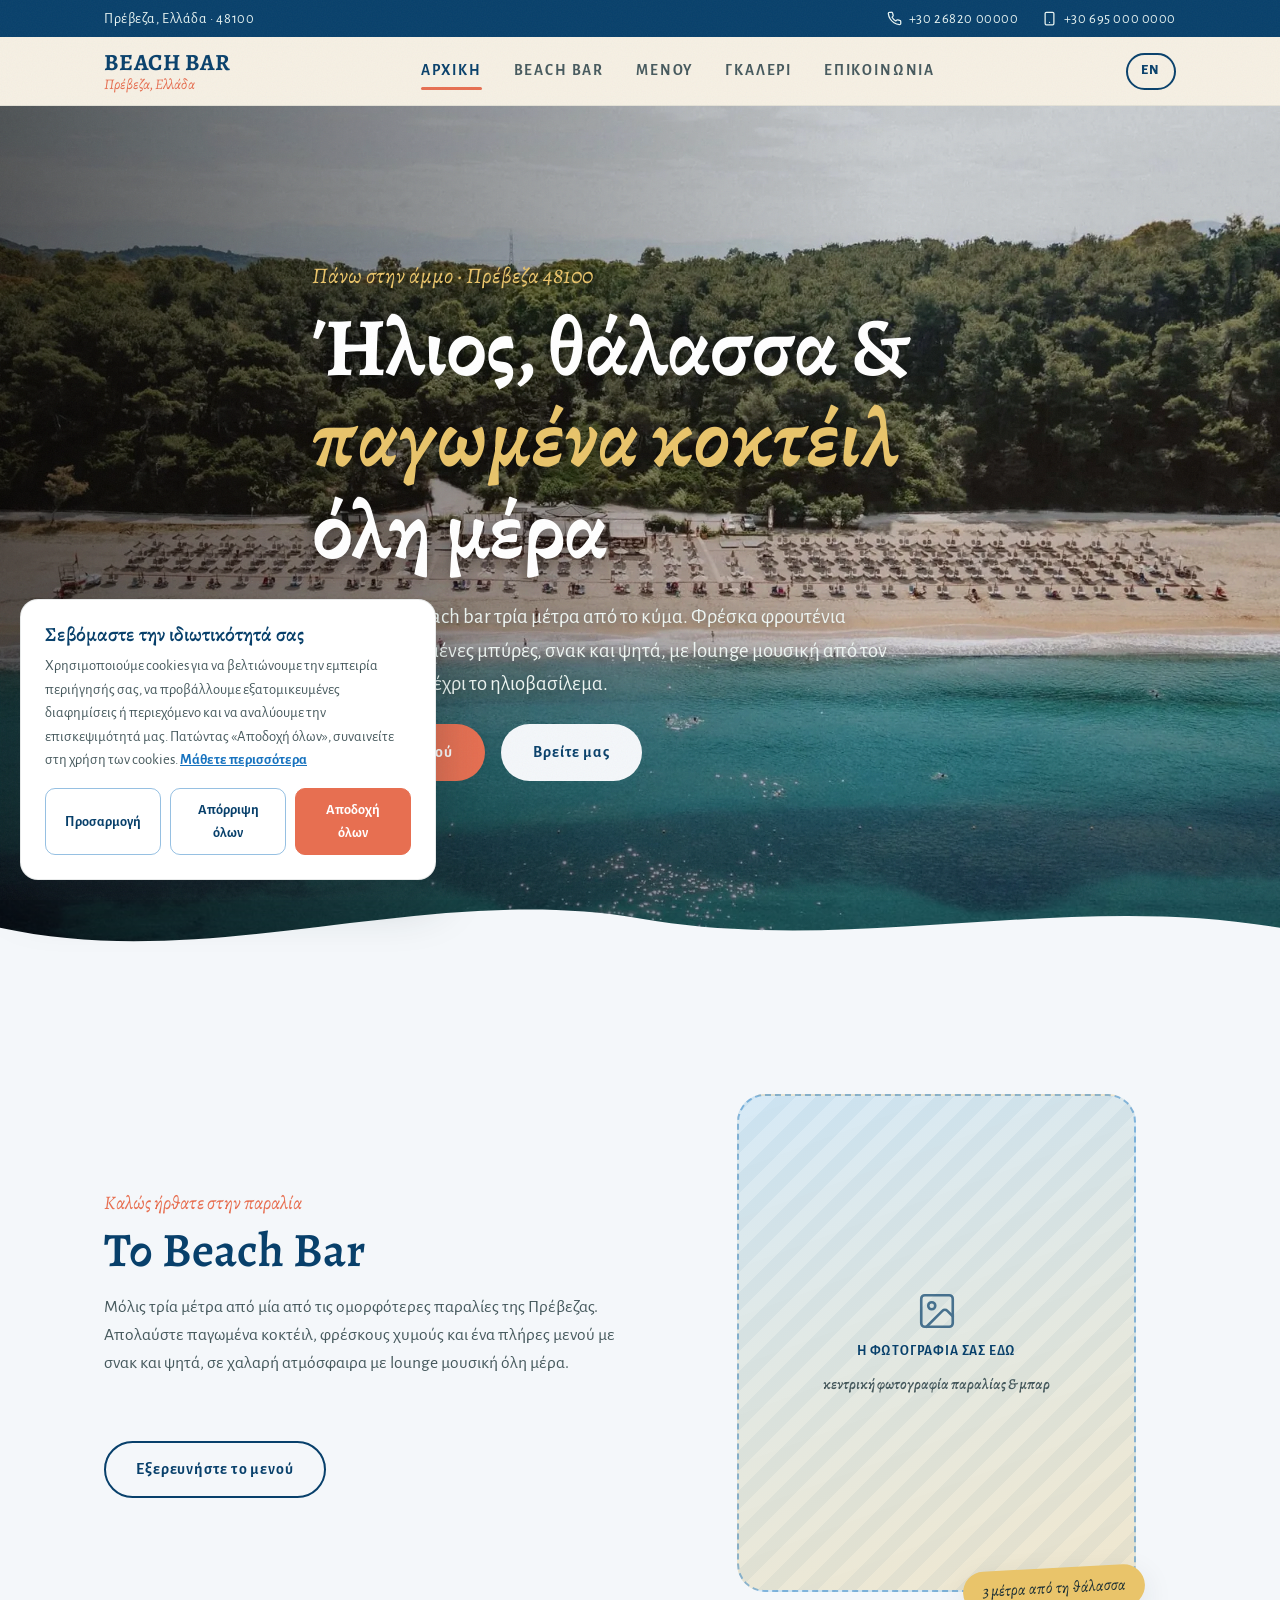
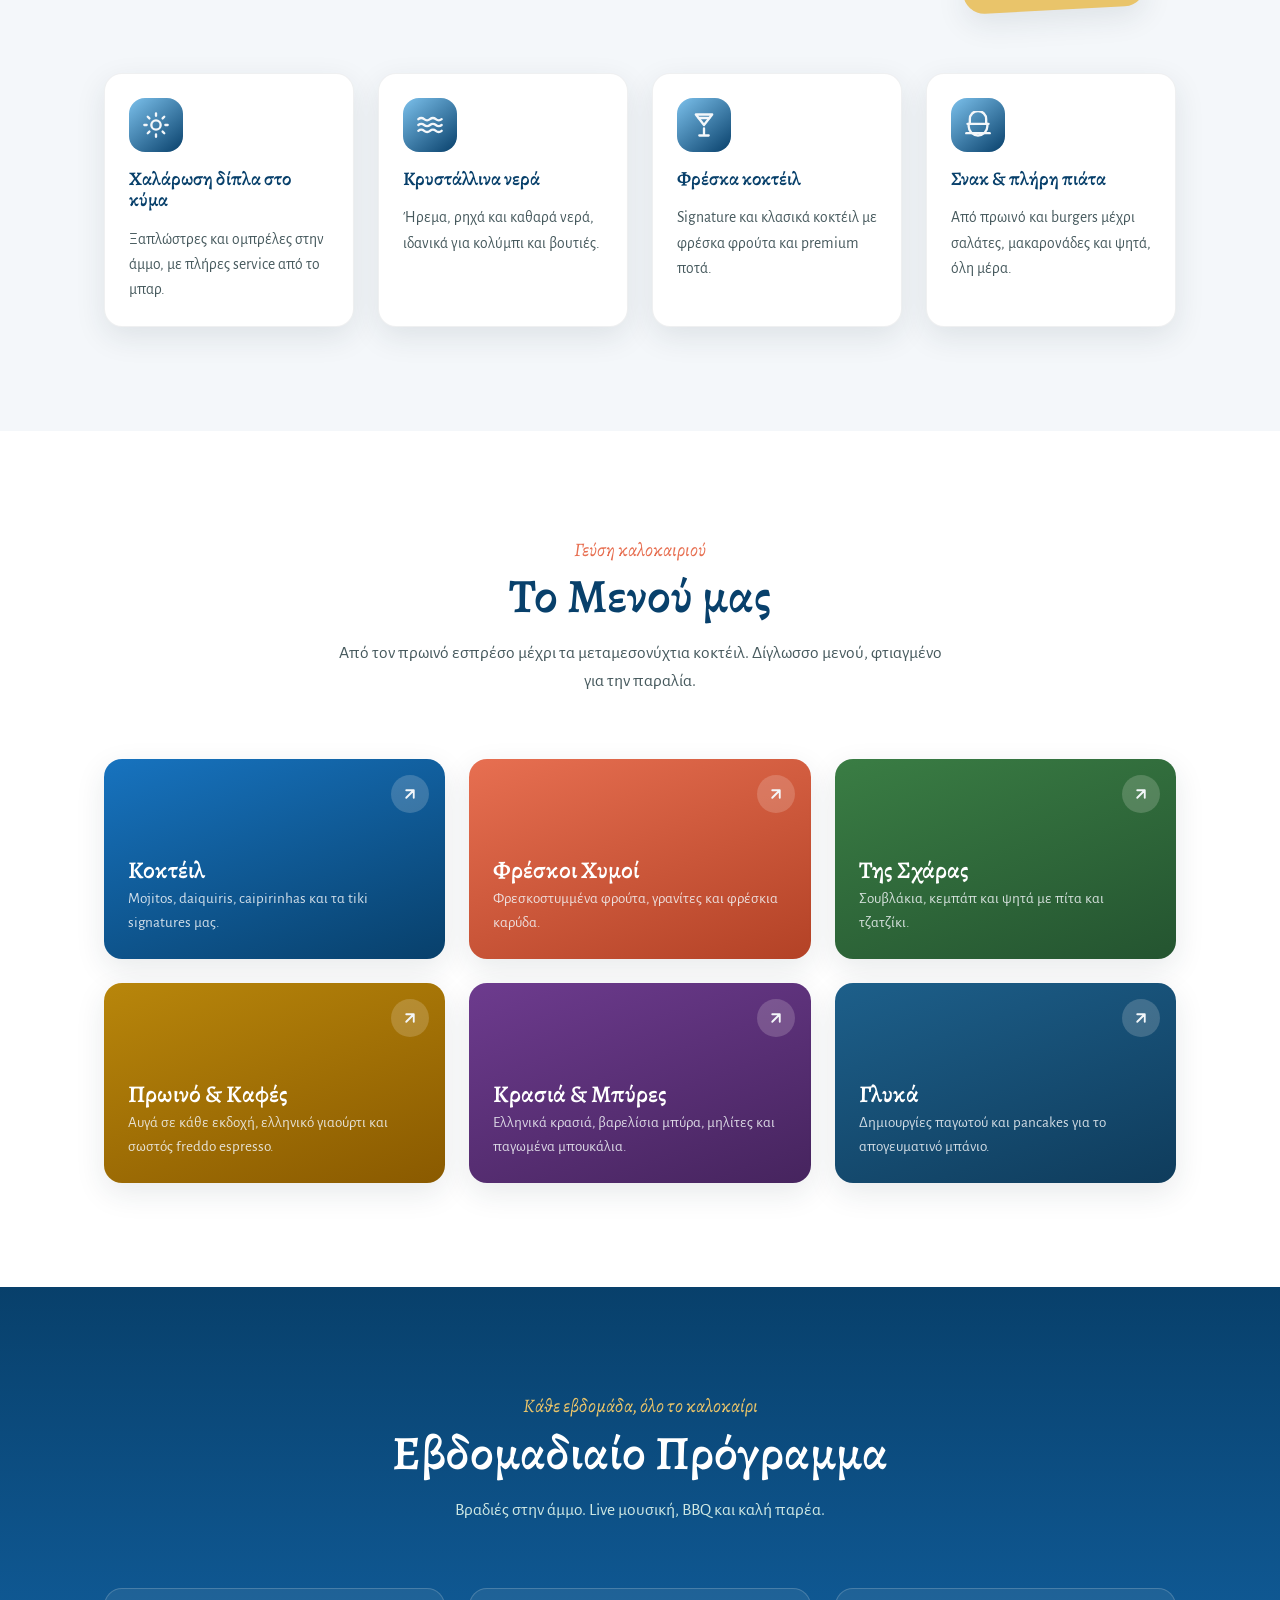
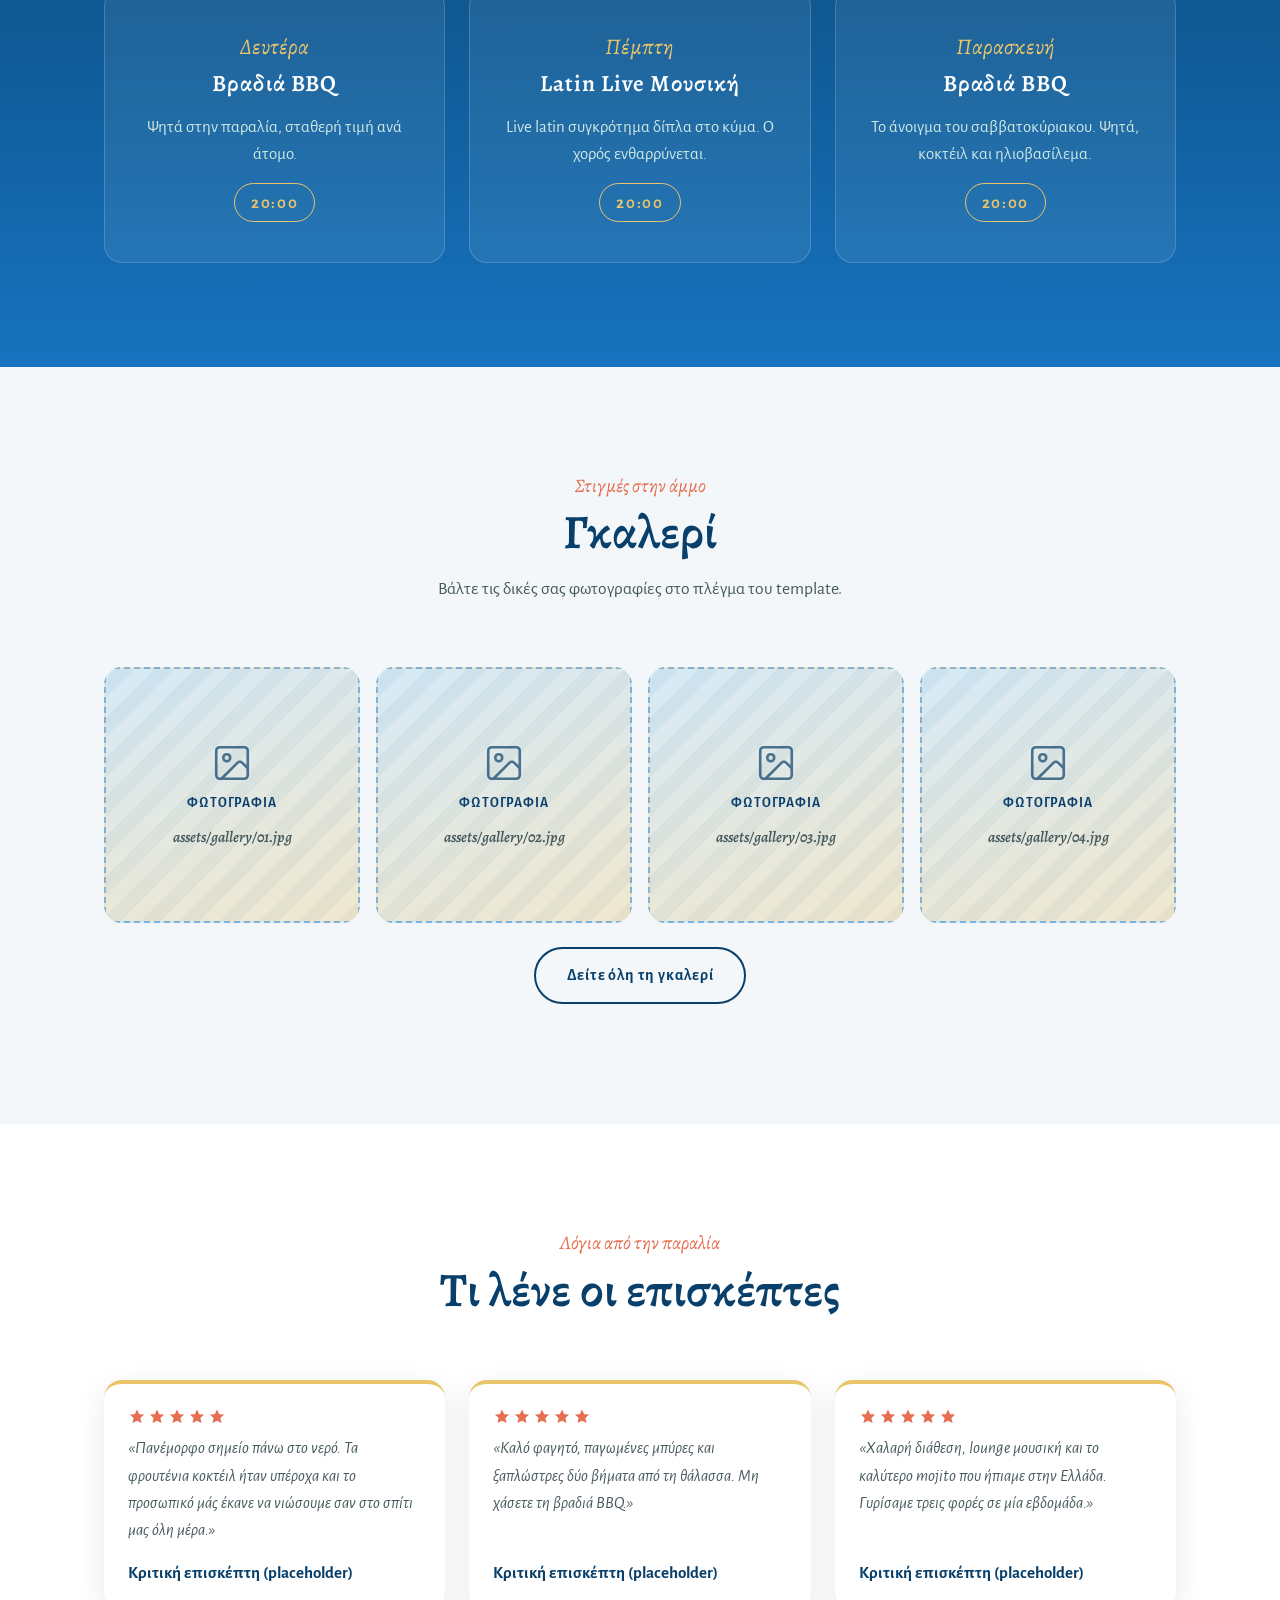
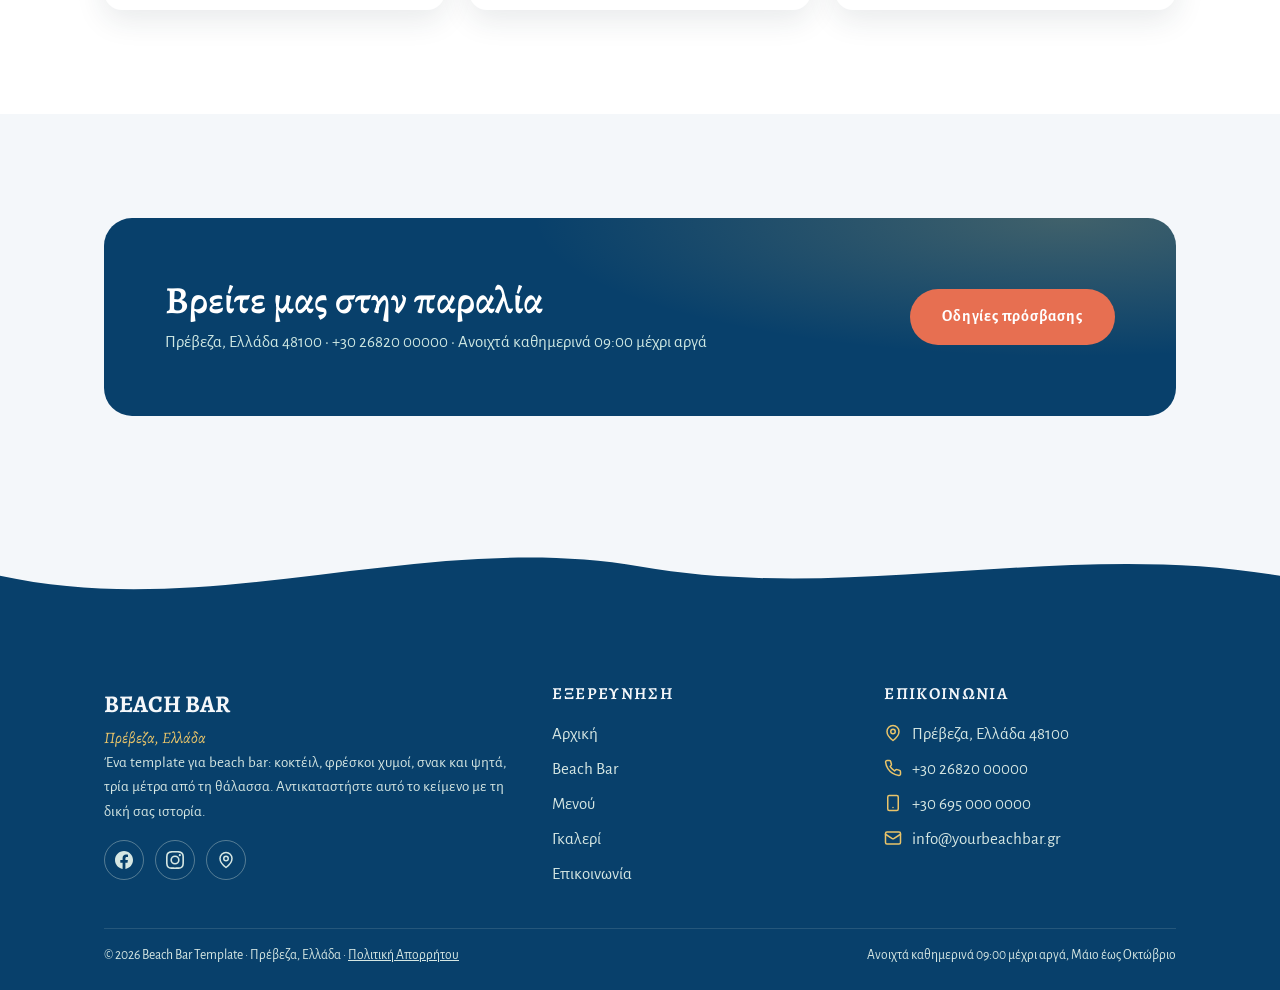
==== commit 32e14639: "Hero: use the real photo only, drop the drawn SVG scene Remove the illustrated aerial-beach SVG (umb" ====
--- a/index.html
+++ b/index.html
@@ -113,103 +113,6 @@
   <main id="main">
     <!-- hero -->
     <section class="hero">
-      <div class="hero-aerial" aria-hidden="true">
-        <svg viewBox="0 0 1440 800" preserveAspectRatio="xMidYMid slice" xmlns="http://www.w3.org/2000/svg" aria-hidden="true">
-          <defs>
-            <g id="umb">
-              <ellipse cx="9" cy="11" rx="31" ry="13" fill="#1f3236" opacity="0.16"/>
-              <circle r="28" fill="#e76f51"/>
-              <g fill="#ffffff">
-                <path d="M0 0 L28 0 A28 28 0 0 1 19.8 19.8 Z"/>
-                <path d="M0 0 L28 0 A28 28 0 0 1 19.8 19.8 Z" transform="rotate(90)"/>
-                <path d="M0 0 L28 0 A28 28 0 0 1 19.8 19.8 Z" transform="rotate(180)"/>
-                <path d="M0 0 L28 0 A28 28 0 0 1 19.8 19.8 Z" transform="rotate(270)"/>
-              </g>
-              <circle r="3.5" fill="#1f3236"/>
-            </g>
-            <g id="umb2">
-              <ellipse cx="9" cy="11" rx="31" ry="13" fill="#1f3236" opacity="0.16"/>
-              <circle r="28" fill="#e9c46a"/>
-              <g fill="#ffffff">
-                <path d="M0 0 L28 0 A28 28 0 0 1 19.8 19.8 Z"/>
-                <path d="M0 0 L28 0 A28 28 0 0 1 19.8 19.8 Z" transform="rotate(90)"/>
-                <path d="M0 0 L28 0 A28 28 0 0 1 19.8 19.8 Z" transform="rotate(180)"/>
-                <path d="M0 0 L28 0 A28 28 0 0 1 19.8 19.8 Z" transform="rotate(270)"/>
-              </g>
-              <circle r="3.5" fill="#1f3236"/>
-            </g>
-            <g id="bed">
-              <rect x="-9" y="-22" width="18" height="44" rx="5" fill="#ffffff" stroke="#d9c9a8" stroke-width="1.5"/>
-              <rect x="-7" y="-20" width="14" height="10" rx="3" fill="#e76f51" opacity="0.85"/>
-            </g>
-            <g id="palm">
-              <ellipse cx="7" cy="9" rx="27" ry="12" fill="#1f3236" opacity="0.14"/>
-              <g fill="#3a7d44">
-                <ellipse cy="-15" rx="6.5" ry="17"/>
-                <ellipse cy="-15" rx="6.5" ry="17" transform="rotate(45)"/>
-                <ellipse cy="-15" rx="6.5" ry="17" transform="rotate(90)"/>
-                <ellipse cy="-15" rx="6.5" ry="17" transform="rotate(135)"/>
-                <ellipse cy="-15" rx="6.5" ry="17" transform="rotate(180)"/>
-                <ellipse cy="-15" rx="6.5" ry="17" transform="rotate(225)"/>
-                <ellipse cy="-15" rx="6.5" ry="17" transform="rotate(270)"/>
-                <ellipse cy="-15" rx="6.5" ry="17" transform="rotate(315)"/>
-              </g>
-              <circle r="4" fill="#6b4f3a"/>
-            </g>
-          </defs>
-
-          <rect width="1440" height="800" fill="#1773bf"/>
-          <path d="M0 0 H1440 V140 C1200 185 960 130 720 168 C480 205 240 140 0 190 Z" fill="#08406b"/>
-          <path d="M0 380 C240 345 480 405 720 372 C960 340 1200 392 1440 350 L1440 800 L0 800 Z" fill="#7cc1ec"/>
-          <path d="M0 500 C240 468 480 522 720 492 C960 462 1200 508 1440 470 L1440 800 L0 800 Z" fill="#a9d6f2"/>
-          <path d="M0 590 C240 560 480 608 720 580 C960 552 1200 592 1440 556 L1440 800 L0 800 Z" fill="#cfe6f7"/>
-          <path d="M0 650 C240 622 480 664 720 638 C960 612 1200 648 1440 614 L1440 800 L0 800 Z" fill="#e8d9ba"/>
-          <path d="M0 692 C240 666 480 702 720 678 C960 654 1200 686 1440 654 L1440 800 L0 800 Z" fill="#f2e8d3"/>
-
-          <path d="M0 644 C240 616 480 658 720 632 C960 606 1200 642 1440 608" fill="none" stroke="#ffffff" stroke-width="4" opacity="0.7"/>
-          <path d="M0 622 C240 594 480 636 720 610 C960 584 1200 620 1440 586" fill="none" stroke="#ffffff" stroke-width="2.5" opacity="0.4"/>
-
-          <g transform="translate(250,150) rotate(18)">
-            <path d="M0 60 L-26 150 M0 60 L26 150" stroke="#ffffff" stroke-width="3" opacity="0.3" fill="none"/>
-            <rect x="-11" y="-30" width="22" height="60" rx="10" fill="#ffffff"/>
-            <rect x="-7" y="-14" width="14" height="22" rx="6" fill="#e76f51" opacity="0.9"/>
-          </g>
-
-          <g stroke="#ffffff" fill="none" opacity="0.4">
-            <circle cx="560" cy="448" r="11"/><circle cx="560" cy="448" r="19"/>
-            <circle cx="700" cy="520" r="11"/><circle cx="700" cy="520" r="19"/>
-            <circle cx="420" cy="545" r="11"/><circle cx="420" cy="545" r="19"/>
-          </g>
-          <circle cx="560" cy="448" r="4.5" fill="#ffffff"/>
-          <circle cx="700" cy="520" r="4.5" fill="#ffffff"/>
-          <circle cx="420" cy="545" r="4.5" fill="#ffffff"/>
-
-          <use href="#bed" transform="translate(806,690) rotate(8)"/>
-          <use href="#bed" transform="translate(880,700) rotate(8)"/>
-          <use href="#umb" transform="translate(843,672)"/>
-          <use href="#bed" transform="translate(1006,640) rotate(-6)"/>
-          <use href="#bed" transform="translate(1078,648) rotate(-6)"/>
-          <use href="#umb2" transform="translate(1042,622)"/>
-          <use href="#bed" transform="translate(1216,690) rotate(10)"/>
-          <use href="#bed" transform="translate(1290,698) rotate(10)"/>
-          <use href="#umb" transform="translate(1253,672)"/>
-          <use href="#umb2" transform="translate(1382,620) scale(0.9)"/>
-          <use href="#umb" transform="translate(660,742) scale(0.9)"/>
-
-          <g transform="translate(1130,760)">
-            <ellipse cx="12" cy="10" rx="62" ry="20" fill="#1f3236" opacity="0.15"/>
-            <circle r="52" fill="#8a6d4a"/>
-            <circle r="52" fill="none" stroke="#6b4f3a" stroke-width="3"/>
-            <circle r="36" fill="none" stroke="#6b4f3a" stroke-width="2.5"/>
-            <circle r="20" fill="none" stroke="#6b4f3a" stroke-width="2"/>
-            <path d="M0 -52 V52 M-52 0 H52 M-37 -37 L37 37 M-37 37 L37 -37" stroke="#6b4f3a" stroke-width="2"/>
-            <circle r="6" fill="#5a4030"/>
-          </g>
-          <use href="#palm" transform="translate(1020,776)"/>
-          <use href="#palm" transform="translate(1248,772) scale(1.15)"/>
-          <use href="#palm" transform="translate(580,778) scale(0.9)"/>
-        </svg>
-      </div>
       <div class="hero-photo" aria-hidden="true"></div>
       <div class="hero-scrim" aria-hidden="true"></div>
       <div class="container hero-inner">
--- a/styles.css
+++ b/styles.css
@@ -230,24 +230,13 @@
   letter-spacing: -0.01em;
   margin-bottom: var(--space-3);
   color: #ffffff;
-  text-shadow: 0 2px 18px rgba(4, 28, 26, 0.55);
+  text-shadow: 0 2px 18px rgba(0, 0, 0, 0.55);
 }
 .hero h1 em { font-style: italic; color: var(--gold); }
-.hero-kicker { text-shadow: 0 1px 10px rgba(4, 28, 26, 0.5); }
-.hero p { font-size: clamp(1.1rem, 2vw, 1.3rem); max-width: 36rem; color: #eef6f3; text-shadow: 0 1px 12px rgba(4, 28, 26, 0.5); }
+.hero-kicker { text-shadow: 0 1px 10px rgba(0, 0, 0, 0.5); }
+.hero p { font-size: clamp(1.1rem, 2vw, 1.3rem); max-width: 36rem; color: #eef6f3; text-shadow: 0 1px 12px rgba(0, 0, 0, 0.5); }
 .hero-ctas { display: flex; flex-wrap: wrap; gap: var(--space-2); margin-top: var(--space-3); }
 
-/* aerial beach scene (homepage hero background) */
-.hero-aerial {
-  position: absolute;
-  inset: 0;
-  z-index: 0;
-}
-.hero-aerial svg {
-  width: 100%;
-  height: 100%;
-  display: block;
-}
 .hero-photo {
   position: absolute;
   inset: 0;
@@ -273,12 +262,12 @@
   z-index: 1;
   /* darken only where the text sits (left + bottom), keep the rest of the photo clear */
   background:
-    linear-gradient(90deg, rgba(7, 48, 46, 0.58) 0%, rgba(7, 48, 46, 0.26) 38%, rgba(7, 48, 46, 0) 70%),
-    linear-gradient(0deg, rgba(7, 48, 46, 0.34) 0%, rgba(7, 48, 46, 0) 40%);
+    linear-gradient(90deg, rgba(0, 0, 0, 0.58) 0%, rgba(0, 0, 0, 0.26) 38%, rgba(0, 0, 0, 0) 70%),
+    linear-gradient(0deg, rgba(0, 0, 0, 0.34) 0%, rgba(0, 0, 0, 0) 40%);
 }
 @media (max-width: 720px) {
   .hero-scrim {
-    background: linear-gradient(180deg, rgba(7, 48, 46, 0.42) 0%, rgba(7, 48, 46, 0.16) 42%, rgba(7, 48, 46, 0.5) 100%);
+    background: linear-gradient(180deg, rgba(0, 0, 0, 0.42) 0%, rgba(0, 0, 0, 0.16) 42%, rgba(0, 0, 0, 0.5) 100%);
   }
 }
 
